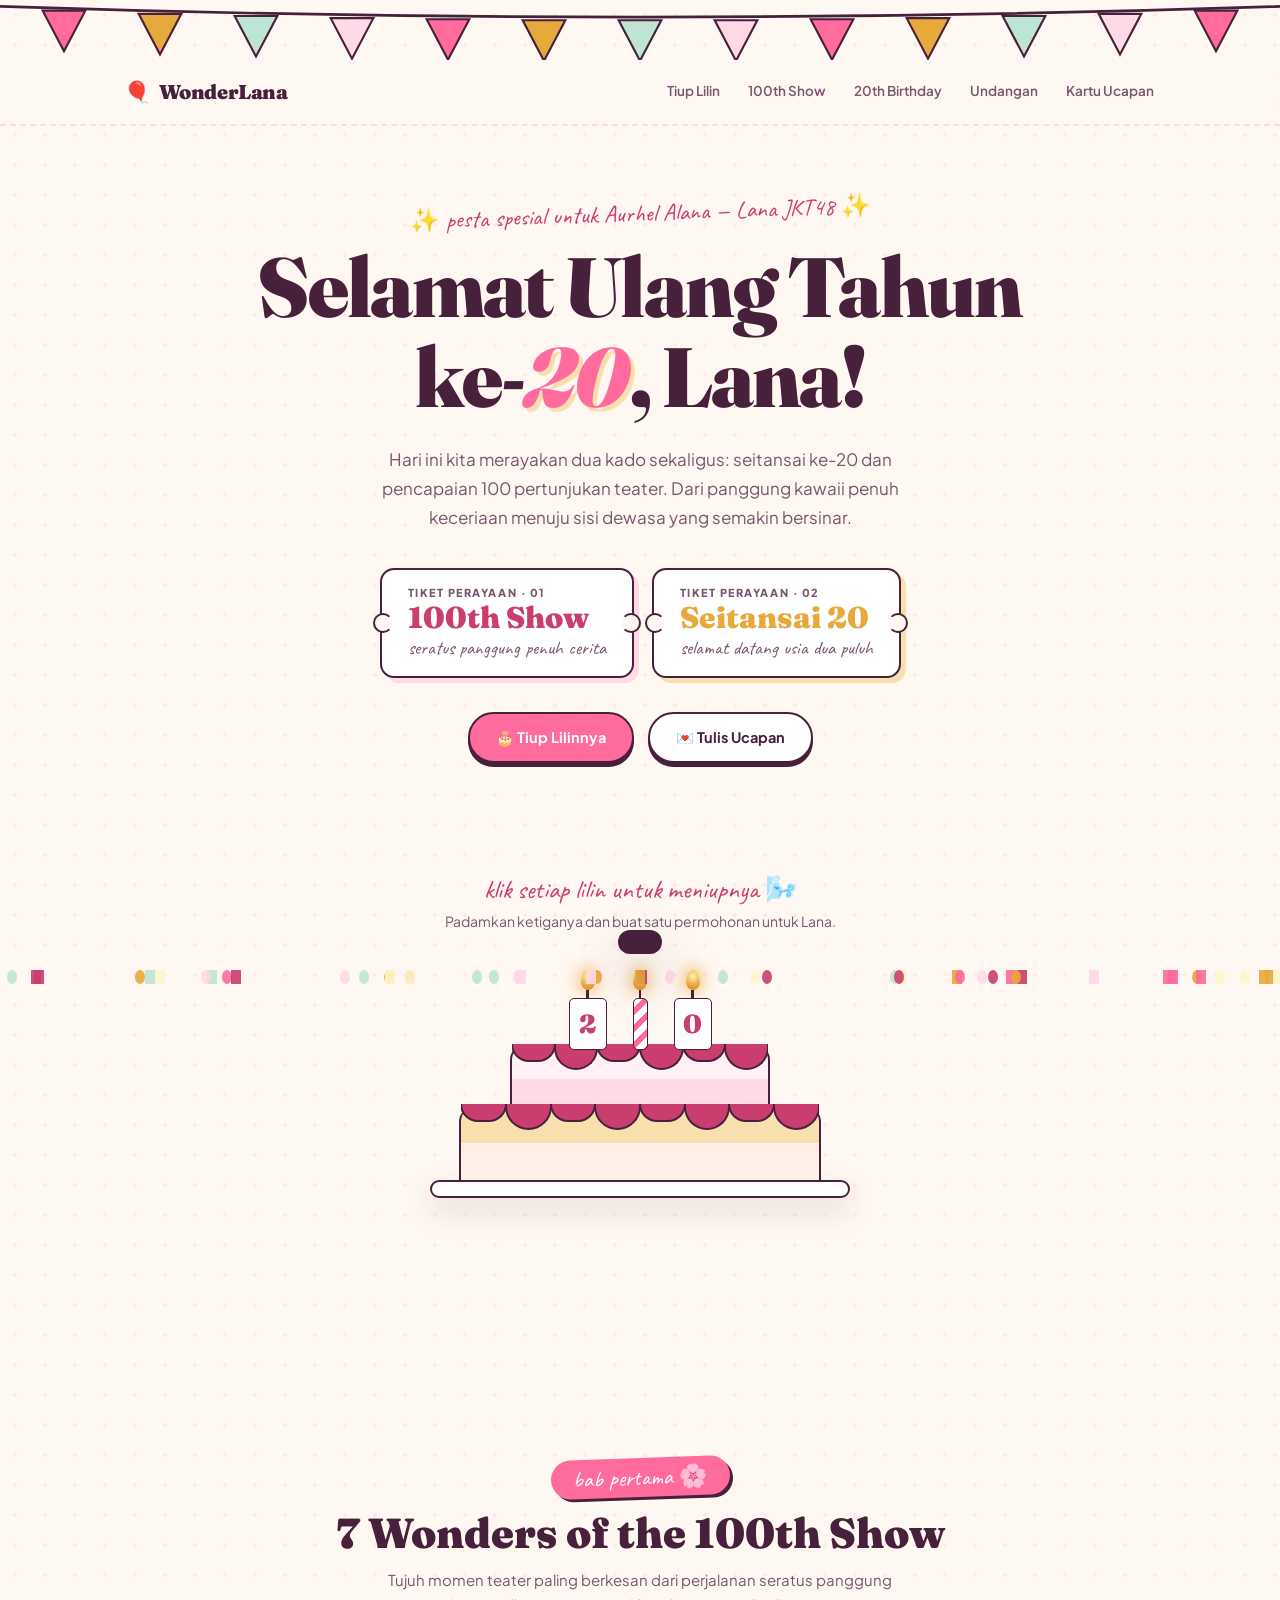
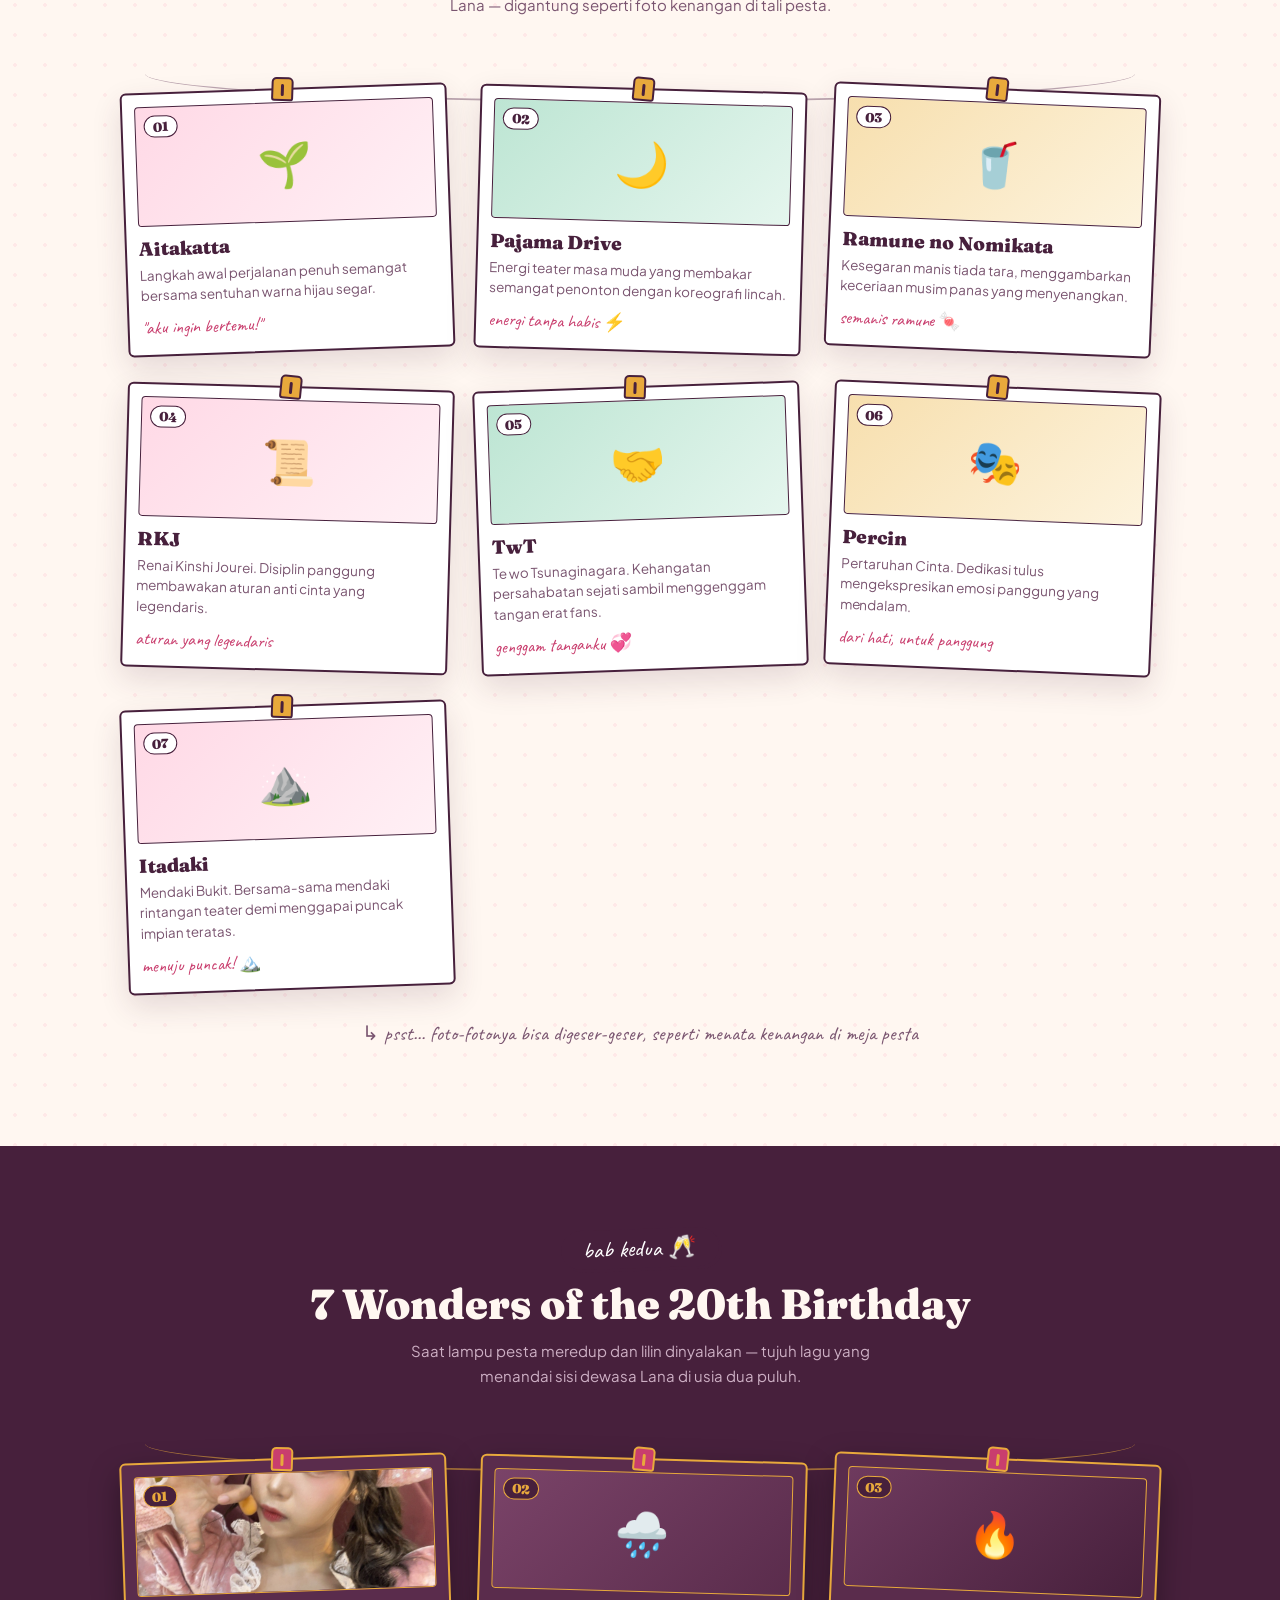
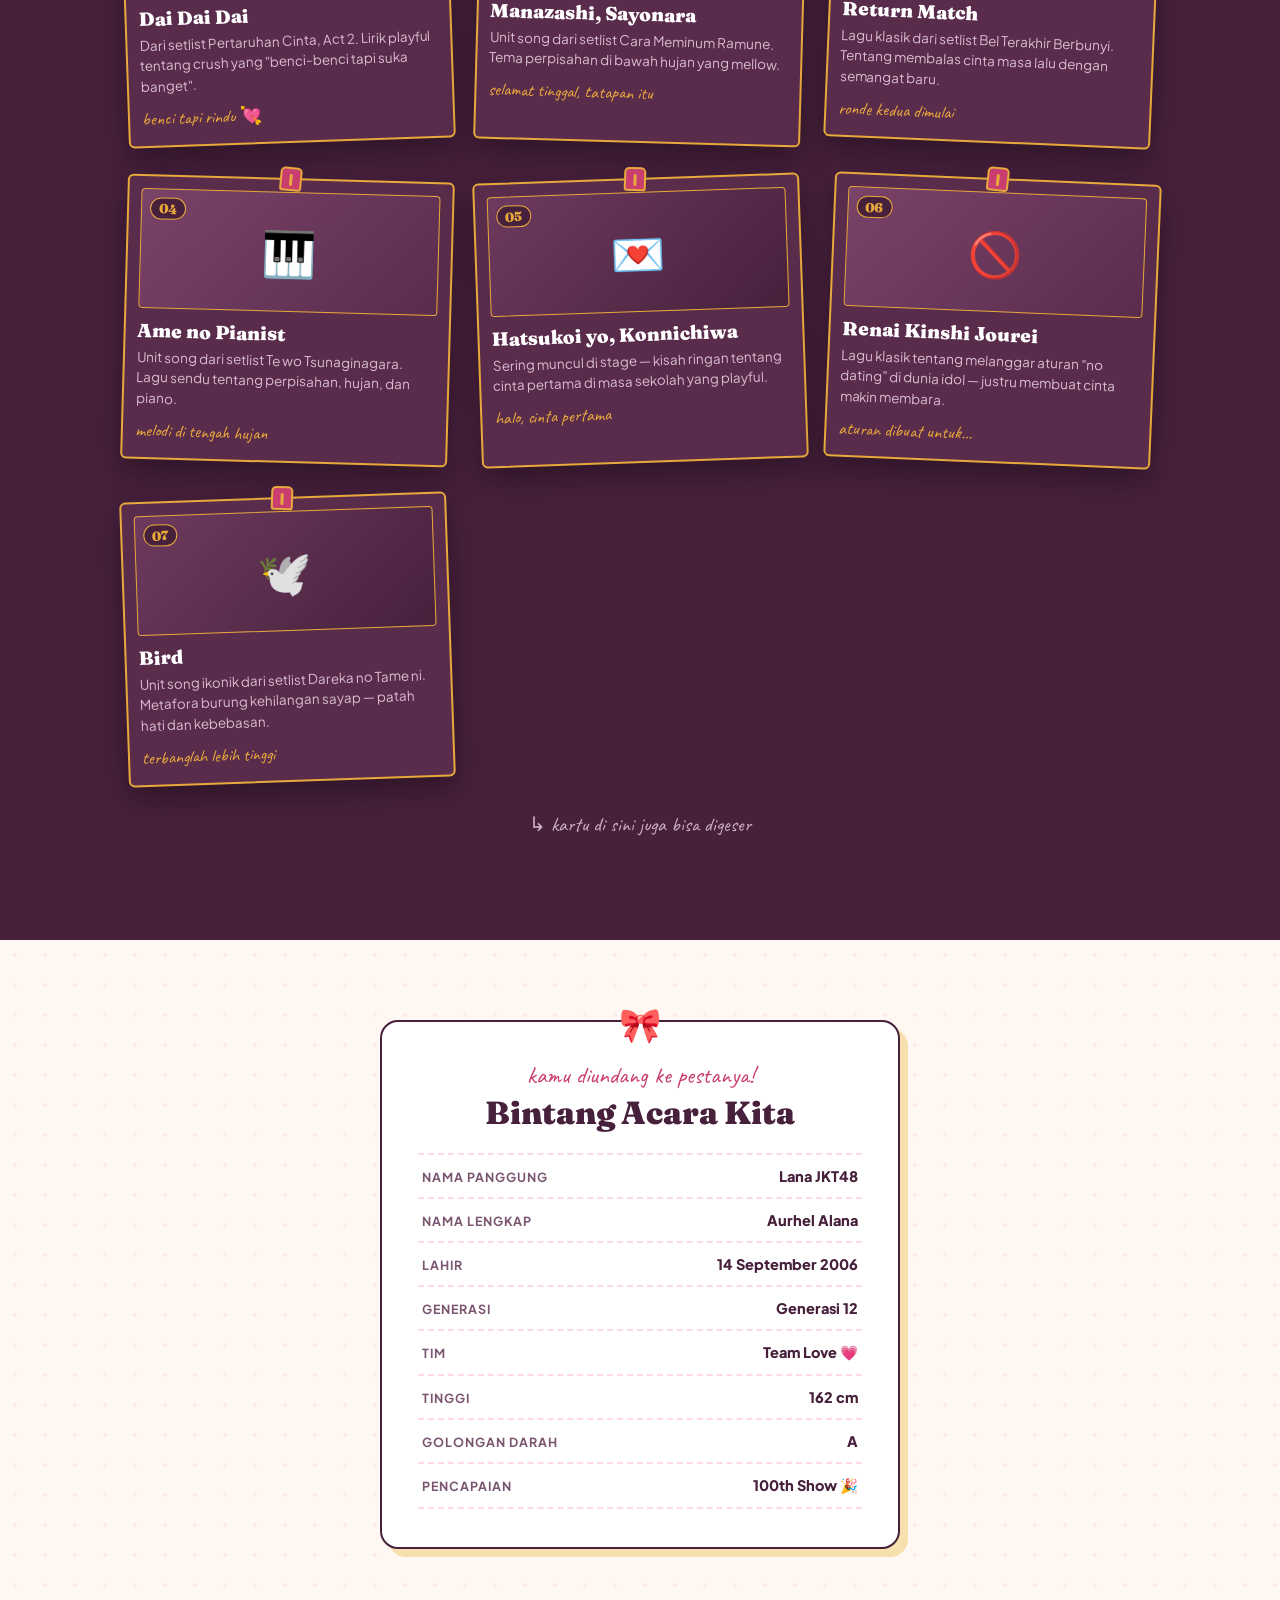
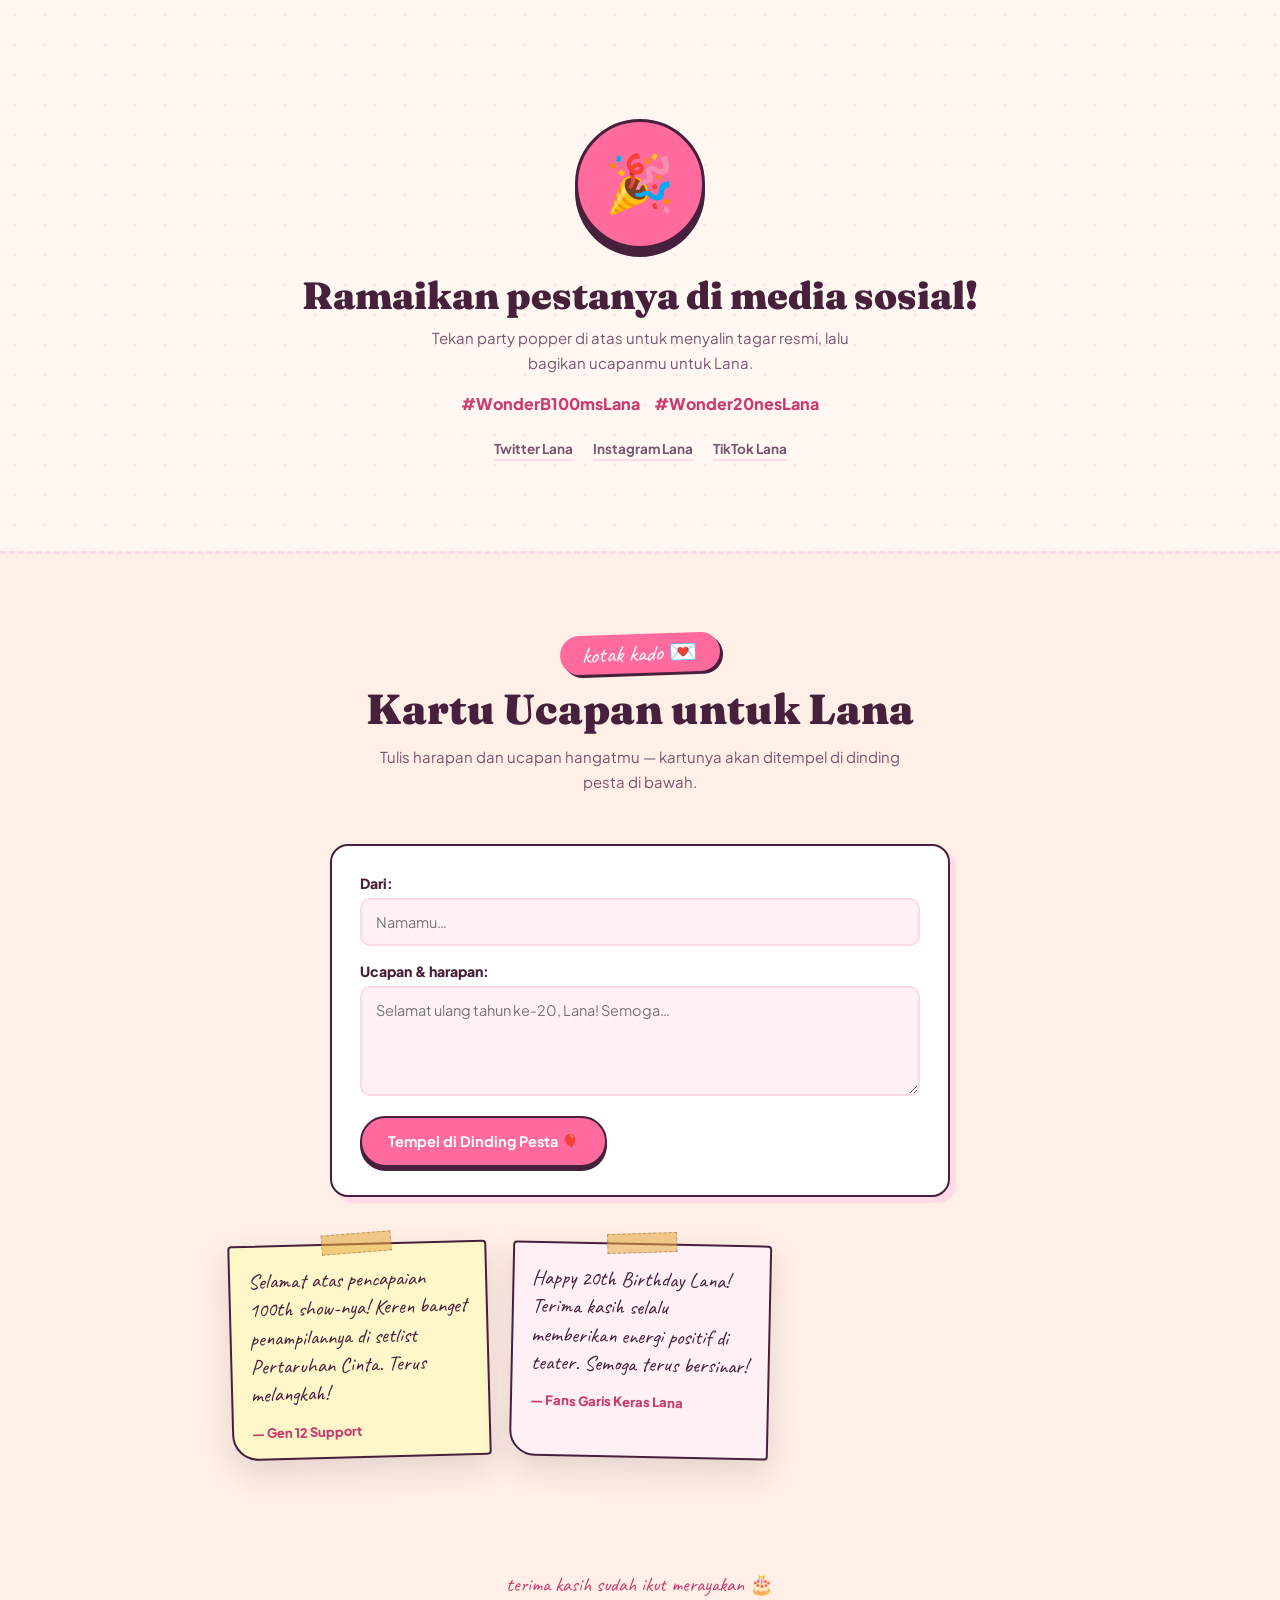
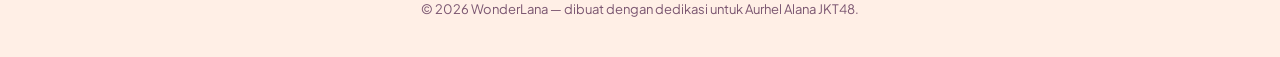
==== index.html @ fe45a926 "feat: apply final index_5.html celebrating JKT48 Lana's Seitansai & 100th Show" ====
<!DOCTYPE html>
<html lang="id">
<head>
<meta charset="UTF-8">
<meta name="viewport" content="width=device-width, initial-scale=1.0">
<title>WonderLana — Seitansai ke-20 & 100th Show Lana JKT48</title>
<link rel="preconnect" href="https://fonts.googleapis.com">
<link rel="preconnect" href="https://fonts.gstatic.com" crossorigin>
<link href="https://fonts.googleapis.com/css2?family=Fraunces:ital,opsz,wght@0,9..144,600;0,9..144,900;1,9..144,600&family=Plus+Jakarta+Sans:wght@400;500;600;700;800&family=Caveat:wght@500;600;700&display=swap" rel="stylesheet">
<style>
  :root{
    --cream:      #FFF7F1;   /* frosting */
    --cream-2:    #FFEFE6;
    --pink:       #FF6B9D;   /* strawberry */
    --pink-soft:  #FFD9E6;
    --pink-pale:  #FFF0F5;
    --rose:       #C93E6E;   /* rose jam */
    --plum:       #47203C;   /* dark plum — main text */
    --plum-soft:  #7A5570;
    --gold:       #E8A93C;   /* candlelight */
    --gold-soft:  #F7DFAE;
    --mint:       #BDE5D3;
    --shadow: 0 12px 30px rgba(71,32,60,0.14);
    --shadow-big: 0 22px 50px rgba(71,32,60,0.20);
  }

  *{ box-sizing:border-box; }
  html{ scroll-behavior:smooth; }
  body{
    margin:0;
    background:var(--cream);
    color:var(--plum);
    font-family:'Plus Jakarta Sans', sans-serif;
    background-image: radial-gradient(rgba(255,107,157,0.10) 1.6px, transparent 1.6px);
    background-size: 30px 30px;
    overflow-x:hidden;
  }

  @media (prefers-reduced-motion: reduce){
    *{ animation-duration:0.001ms !important; animation-iteration-count:1 !important; transition-duration:0.001ms !important; scroll-behavior:auto !important; }
    .confetti-piece{ display:none !important; }
  }

  a{ color:inherit; }
  h1,h2,h3{ font-family:'Fraunces', serif; margin:0; line-height:1.08; }
  .hand{ font-family:'Caveat', cursive; }

  .wrap{ max-width:1080px; margin:0 auto; padding:0 24px; }

  a:focus-visible, button:focus-visible, input:focus-visible, textarea:focus-visible{
    outline:3px solid var(--gold); outline-offset:3px; border-radius:6px;
  }

  /* ---------- BUNTING (bendera pesta) ---------- */
  .bunting{ width:100%; display:block; }

  /* ---------- NAV ---------- */
  nav{
    position:sticky; top:0; z-index:60;
    background: rgba(255,247,241,0.85);
    backdrop-filter: blur(10px);
    border-bottom: 2px dashed var(--pink-soft);
  }
  nav .wrap{ display:flex; align-items:center; justify-content:space-between; height:64px; }
  .brand{ font-family:'Fraunces', serif; font-weight:900; font-size:20px; letter-spacing:-0.02em; display:flex; align-items:center; gap:8px; }
  .brand .balloon{ font-size:22px; transform:rotate(-8deg); display:inline-block; }
  .navlinks{ display:flex; gap:24px; font-size:13.5px; font-weight:600; }
  .navlinks a{ text-decoration:none; color:var(--plum-soft); padding:4px 2px; border-bottom:2px solid transparent; transition:color .2s, border-color .2s; }
  .navlinks a:hover{ color:var(--rose); border-color:var(--pink); }

  /* ---------- HERO ---------- */
  .hero{ padding:72px 0 40px; text-align:center; position:relative; }
  .hero .kicker{
    display:inline-block; font-family:'Caveat'; font-size:24px; color:var(--rose);
    transform:rotate(-2deg); margin-bottom:14px;
  }
  .hero h1{
    font-size:clamp(42px, 7.5vw, 84px); font-weight:900; letter-spacing:-0.02em;
    color:var(--plum);
  }
  .hero h1 .big20{
    color:var(--pink);
    text-shadow: 4px 4px 0 var(--gold-soft);
    font-style:italic;
  }
  .hero p.lead{
    margin:22px auto 0; max-width:560px; font-size:17px; line-height:1.7; color:var(--plum-soft);
  }

  /* two milestone tickets */
  .tickets{ display:flex; gap:18px; justify-content:center; flex-wrap:wrap; margin-top:36px; }
  .ticket{
    position:relative; background:#fff; border:2px solid var(--plum);
    border-radius:14px; padding:16px 26px; text-align:left;
    box-shadow: 5px 5px 0 var(--pink-soft);
    transition:transform .2s ease, box-shadow .2s ease;
  }
  .ticket:hover{ transform:translate(-2px,-2px); box-shadow: 8px 8px 0 var(--pink-soft); }
  .ticket.gold{ box-shadow: 5px 5px 0 var(--gold-soft); }
  .ticket.gold:hover{ box-shadow: 8px 8px 0 var(--gold-soft); }
  .ticket::before, .ticket::after{
    content:''; position:absolute; top:50%; width:16px; height:16px; border-radius:50%;
    background:var(--cream); border:2px solid var(--plum); transform:translateY(-50%);
  }
  .ticket::before{ left:-9px; border-right-color:transparent; }
  .ticket::after{ right:-9px; border-left-color:transparent; }
  .ticket .t-label{ font-size:11px; font-weight:800; letter-spacing:0.14em; text-transform:uppercase; color:var(--plum-soft); }
  .ticket .t-big{ font-family:'Fraunces'; font-weight:900; font-size:30px; color:var(--rose); }
  .ticket.gold .t-big{ color:var(--gold); }
  .ticket .t-sub{ font-family:'Caveat'; font-size:19px; color:var(--plum-soft); }

  .hero-cta{ margin-top:34px; display:flex; gap:14px; justify-content:center; flex-wrap:wrap; }
  .btn{
    font-family:'Plus Jakarta Sans'; font-weight:700; font-size:14.5px;
    padding:14px 26px; border-radius:999px; border:2px solid var(--plum);
    cursor:pointer; text-decoration:none; display:inline-flex; align-items:center; gap:8px;
    transition:transform .15s ease, box-shadow .15s ease; background:#fff; color:var(--plum);
    box-shadow:0 4px 0 var(--plum);
  }
  .btn:hover{ transform:translateY(-2px); box-shadow:0 6px 0 var(--plum); }
  .btn:active{ transform:translateY(2px); box-shadow:0 1px 0 var(--plum); }
  .btn-primary{ background:var(--pink); color:#fff; }
  .btn-gold{ background:var(--gold); color:var(--plum); }

  /* ---------- CAKE (signature) ---------- */
  .cake-section{ padding:70px 0 90px; text-align:center; }
  .cake-note{ font-family:'Caveat'; font-size:26px; color:var(--rose); margin-bottom:6px; }
  .cake-sub{ font-size:14px; color:var(--plum-soft); margin:0 0 40px; }

  .cake-stage{ position:relative; width:min(420px, 88vw); margin:0 auto; }
  .candles{
    display:flex; justify-content:center; gap:26px; align-items:flex-end;
    position:relative; z-index:3; margin-bottom:-6px;
  }
  .candle{
    background:none; border:none; padding:0; cursor:pointer; position:relative;
    display:flex; flex-direction:column; align-items:center;
  }
  .flame{
    width:14px; height:20px; border-radius:50% 50% 50% 50% / 60% 60% 40% 40%;
    background: radial-gradient(circle at 50% 30%, #FFF3B0, var(--gold) 60%, #E07B39);
    box-shadow: 0 0 14px 4px rgba(232,169,60,0.55);
    animation: flicker 0.9s infinite alternate ease-in-out;
    transform-origin: 50% 100%;
    transition: opacity .3s ease, transform .3s ease;
  }
  .candle:nth-child(2) .flame{ animation-delay:.2s; }
  .candle:nth-child(3) .flame{ animation-delay:.45s; }
  @keyframes flicker{
    from{ transform:scaleY(1) rotate(-2deg); }
    to{ transform:scaleY(1.15) rotate(3deg); }
  }
  .candle.out .flame{ opacity:0; transform:scale(0.2) translateY(6px); }
  .smoke{
    position:absolute; top:-8px; left:50%; font-size:14px; opacity:0;
    transform:translate(-50%, 0);
    pointer-events:none;
  }
  .candle.out .smoke{ animation: smoke-up 1.4s ease-out forwards; }
  @keyframes smoke-up{
    0%{ opacity:.9; transform:translate(-50%, 0); }
    100%{ opacity:0; transform:translate(-40%, -30px); }
  }
  .wick{ width:2.5px; height:8px; background:var(--plum); }
  .stick{
    width:15px; height:52px; border-radius:5px;
    background: repeating-linear-gradient(135deg, #fff 0 6px, var(--pink) 6px 12px);
    border:1.5px solid var(--plum);
  }
  .stick.num{
    width:38px; display:flex; align-items:center; justify-content:center;
    font-family:'Fraunces'; font-weight:900; font-size:26px; color:var(--rose);
    background:#fff;
  }

  .cake{ position:relative; z-index:2; }
  .layer{
    margin:0 auto; border:2.5px solid var(--plum); position:relative;
    background:var(--pink-soft);
  }
  .layer.top{
    width:62%; height:64px; border-radius:16px 16px 0 0;
    background: linear-gradient(var(--pink-pale) 55%, var(--pink-soft) 55%);
  }
  .layer.bottom{
    width:86%; height:76px; border-radius:16px 16px 0 0; border-top:none; margin-top:-2px;
    background: linear-gradient(var(--gold-soft) 50%, var(--cream-2) 50%);
  }
  .drip{
    position:absolute; top:-2px; left:0; right:0; height:26px; display:flex; overflow:hidden;
  }
  .drip i{
    flex:1; background:var(--rose); border:2px solid var(--plum); border-top:none;
    border-radius:0 0 999px 999px; margin:0 -1px; height:100%;
  }
  .drip i:nth-child(odd){ height:70%; }
  .plate{
    width:100%; height:18px; background:#fff; border:2.5px solid var(--plum);
    border-radius:999px; margin-top:-2px; box-shadow: var(--shadow);
  }
  .cake-msg{
    min-height:64px; margin-top:26px; font-family:'Caveat'; font-size:28px; color:var(--plum);
    display:flex; align-items:center; justify-content:center; gap:12px; flex-wrap:wrap;
  }
  .relight{
    display:none; font-family:'Plus Jakarta Sans'; font-size:12.5px; font-weight:700;
    background:none; border:none; color:var(--rose); text-decoration:underline; cursor:pointer;
  }

  /* confetti */
  .confetti-piece{
    position:fixed; top:-20px; width:10px; height:14px; z-index:200; pointer-events:none;
    animation: confetti-fall linear forwards;
  }
  @keyframes confetti-fall{
    to{ transform: translateY(110vh) rotate(720deg); opacity:0.9; }
  }

  /* ---------- SECTION HEADERS ---------- */
  .section{ padding:80px 0; }
  .section-head{ text-align:center; margin-bottom:50px; }
  .section-head .ribbon{
    display:inline-block; font-family:'Caveat'; font-size:23px; color:#fff;
    background:var(--pink); padding:5px 22px; border-radius:999px;
    transform:rotate(-2deg); margin-bottom:14px; box-shadow:3px 3px 0 var(--plum);
  }
  .section-head .ribbon.plum{ background:var(--plum); }
  .section-head h2{ font-size:clamp(28px, 4vw, 42px); font-weight:900; }
  .section-head p{ color:var(--plum-soft); max-width:520px; margin:12px auto 0; font-size:15px; line-height:1.65; }

  /* ---------- POLAROID GARLAND ---------- */
  .string{
    height:34px; margin-bottom:-14px; position:relative; z-index:1;
    border-bottom:2.5px solid var(--plum-soft);
    border-radius:0 0 60% 60% / 0 0 100% 100%;
    width:96%; margin-left:auto; margin-right:auto;
    opacity:.5;
  }
  .polaroid-grid{
    display:grid; grid-template-columns:repeat(auto-fill, minmax(240px, 1fr));
    gap:34px 26px; position:relative; z-index:2;
  }
  .polaroid{
    background:#fff; border:2px solid var(--plum); border-radius:6px;
    padding:12px 12px 16px; box-shadow:var(--shadow);
    position:relative; cursor:grab; user-select:none;
    transition: box-shadow .2s ease;
  }
  .polaroid:active{ cursor:grabbing; }
  .polaroid:hover{ box-shadow:var(--shadow-big); }
  .polaroid:nth-child(odd){ transform:rotate(-2deg); }
  .polaroid:nth-child(even){ transform:rotate(1.6deg); }
  .polaroid:nth-child(3n){ transform:rotate(2.4deg); }
  .pin{
    position:absolute; top:-13px; left:50%; transform:translateX(-50%) rotate(4deg);
    width:22px; height:24px; background:var(--gold); border:2px solid var(--plum);
    border-radius:5px 5px 3px 3px; z-index:3;
  }
  .pin::after{ content:''; position:absolute; left:50%; top:5px; transform:translateX(-50%); width:3px; height:12px; background:var(--plum); border-radius:2px; }
  .photo{
    height:120px; border-radius:4px; border:1.5px solid var(--plum);
    display:flex; align-items:center; justify-content:center; font-size:44px;
    margin-bottom:12px; overflow:hidden; position:relative;
  }
  .photo img{ width:100%; height:100%; object-fit:cover; }
  .p-num{
    position:absolute; top:8px; left:8px; background:#fff; border:1.5px solid var(--plum);
    font-family:'Fraunces'; font-weight:900; font-size:13px; padding:2px 8px; border-radius:999px;
  }
  .polaroid h3{ font-size:19px; font-weight:900; margin-bottom:6px; }
  .polaroid p{ font-size:13.5px; line-height:1.55; color:var(--plum-soft); margin:0 0 10px; }
  .p-caption{ font-family:'Caveat'; font-size:18px; color:var(--rose); }

  /* kawaii photo fills */
  .fill-1{ background:linear-gradient(135deg, var(--pink-soft), var(--pink-pale)); }
  .fill-2{ background:linear-gradient(135deg, var(--mint), #E5F6EE); }
  .fill-3{ background:linear-gradient(135deg, var(--gold-soft), #FDF3DD); }

  /* ---------- MATURE (20th) variant ---------- */
  .mature{ background:var(--plum); color:var(--cream); border-top:3px solid var(--plum); border-bottom:3px solid var(--plum); }
  .mature .section-head h2{ color:var(--cream); }
  .mature .section-head p{ color:#CDAFC4; }
  .mature .string{ border-color:var(--gold); opacity:.6; }
  .mature .polaroid{
    background:#5A2C4C; border-color:var(--gold); color:var(--cream);
    box-shadow:0 12px 30px rgba(0,0,0,0.35);
  }
  .mature .polaroid:hover{ box-shadow:0 22px 50px rgba(0,0,0,0.45); }
  .mature .pin{ background:var(--rose); border-color:var(--gold); }
  .mature .pin::after{ background:var(--gold); }
  .mature .photo{ border-color:var(--gold); }
  .mature .p-num{ background:var(--plum); border-color:var(--gold); color:var(--gold); }
  .mature .polaroid h3{ color:#fff; }
  .mature .polaroid p{ color:#D8BCD0; }
  .mature .p-caption{ color:var(--gold); }
  .fill-m1{ background:linear-gradient(135deg, #6E3A5E, #47203C); }
  .fill-m2{ background:linear-gradient(135deg, #7A4368, #5A2C4C); }

  .drag-hint{ text-align:center; font-family:'Caveat'; font-size:20px; color:var(--plum-soft); margin-top:30px; }
  .mature .drag-hint{ color:#CDAFC4; }

  /* ---------- INVITATION (biodata) ---------- */
  .invite-wrap{ display:flex; justify-content:center; }
  .invite{
    background:#fff; border:2.5px solid var(--plum); border-radius:18px;
    max-width:520px; width:100%; padding:38px 36px; text-align:center;
    box-shadow: 8px 8px 0 var(--gold-soft); position:relative;
  }
  .invite::before{
    content:'🎀'; position:absolute; top:-20px; left:50%; transform:translateX(-50%);
    font-size:34px;
  }
  .invite .inv-kicker{ font-family:'Caveat'; font-size:24px; color:var(--rose); }
  .invite h2{ font-size:32px; font-weight:900; margin:6px 0 22px; }
  .inv-rows{ text-align:left; border-top:2px dashed var(--pink-soft); }
  .inv-row{
    display:flex; justify-content:space-between; align-items:baseline; gap:16px;
    padding:12px 4px; border-bottom:2px dashed var(--pink-soft); font-size:14.5px;
  }
  .inv-row b{ font-weight:800; }
  .inv-row span{ color:var(--plum-soft); font-size:12.5px; font-weight:700; letter-spacing:.08em; text-transform:uppercase; }

  /* ---------- HASHTAG POPPER ---------- */
  .popper-section{ text-align:center; padding:90px 0; }
  .popper{
    font-size:56px; width:130px; height:130px; border-radius:50%;
    background:var(--pink); border:3px solid var(--plum);
    box-shadow:0 8px 0 var(--plum); cursor:pointer;
    transition:transform .15s ease, box-shadow .15s ease;
  }
  .popper:hover{ transform:translateY(-4px) rotate(-6deg); }
  .popper:active{ transform:translateY(4px); box-shadow:0 2px 0 var(--plum); }
  .popper-section h2{ font-size:clamp(26px,4vw,38px); margin:26px 0 10px; font-weight:900; }
  .popper-section p{ color:var(--plum-soft); max-width:440px; margin:0 auto; font-size:15px; line-height:1.65; }
  .tags-line{
    margin-top:18px; font-weight:800; font-size:16px; color:var(--rose);
    display:flex; gap:14px; justify-content:center; flex-wrap:wrap;
  }
  .social{ margin-top:26px; display:flex; gap:20px; justify-content:center; font-size:13.5px; font-weight:700; }
  .social a{ text-decoration:none; color:var(--plum-soft); border-bottom:2px solid var(--pink-soft); padding-bottom:2px; }
  .social a:hover{ color:var(--rose); border-color:var(--pink); }
  .copied-toast{
    position:fixed; bottom:26px; left:50%; transform:translate(-50%, 80px);
    background:var(--plum); color:#fff; padding:12px 22px; border-radius:999px;
    font-size:13.5px; font-weight:700; z-index:300; transition:transform .3s ease;
    box-shadow:var(--shadow-big);
  }
  .copied-toast.show{ transform:translate(-50%, 0); }

  /* ---------- WISH BOX (kartu ucapan) ---------- */
  .wishes{ background:var(--cream-2); border-top:3px dashed var(--pink-soft); }
  .wish-form{
    background:#fff; border:2.5px solid var(--plum); border-radius:18px;
    padding:28px; max-width:620px; margin:0 auto 46px;
    box-shadow:6px 6px 0 var(--pink-soft);
    display:flex; flex-direction:column; gap:16px;
  }
  .wish-form label{ font-weight:800; font-size:14px; display:block; margin-bottom:6px; }
  .wish-form input, .wish-form textarea{
    width:100%; background:var(--pink-pale); border:2px solid var(--pink-soft);
    border-radius:10px; padding:13px 14px; font-family:inherit; font-size:14.5px;
    color:var(--plum); transition:border-color .2s;
  }
  .wish-form input:focus, .wish-form textarea:focus{ border-color:var(--pink); outline:none; }
  .wish-form textarea{ resize:vertical; min-height:110px; }
  .wish-grid{
    max-width:820px; margin:0 auto;
    display:grid; grid-template-columns:repeat(auto-fill, minmax(240px, 1fr)); gap:22px;
  }
  .wish-card{
    padding:20px 18px 16px; border-radius:4px 4px 4px 26px;
    border:2px solid var(--plum); box-shadow:var(--shadow); position:relative;
  }
  .wish-card:nth-child(3n+1){ background:#FFF6C9; transform:rotate(-1.5deg); }
  .wish-card:nth-child(3n+2){ background:var(--pink-pale); transform:rotate(1.2deg); }
  .wish-card:nth-child(3n){ background:#E9F7F0; transform:rotate(-0.8deg); }
  .wish-card .tape{
    position:absolute; top:-12px; left:50%; transform:translateX(-50%) rotate(-3deg);
    width:70px; height:20px; background:rgba(232,169,60,0.55);
    border:1px dashed rgba(71,32,60,0.3);
  }
  .wish-card p{ font-family:'Caveat'; font-size:21px; line-height:1.35; margin:0 0 12px; }
  .wish-card b{ font-size:13px; font-weight:800; color:var(--rose); }

  footer{
    text-align:center; padding:34px 0 40px; font-size:13px; color:var(--plum-soft);
    background:var(--cream-2);
  }
  footer .hand{ font-size:20px; color:var(--rose); display:block; margin-bottom:4px; }

  @media (max-width:640px){
    .navlinks{ display:none; }
    .candles{ gap:16px; }
    .tickets{ flex-direction:column; align-items:center; }
    .ticket{ width:min(320px, 100%); }
  }
</style>
</head>
<body>

<!-- bendera pesta -->
<svg class="bunting" viewBox="0 0 1200 56" preserveAspectRatio="none" aria-hidden="true">
  <path d="M0,6 Q600,26 1200,6" fill="none" stroke="#47203C" stroke-width="2.5"/>
  <g>
    <polygon points="40,10 80,10 60,48"  fill="#FF6B9D" stroke="#47203C" stroke-width="2"/>
    <polygon points="130,13 170,13 150,51" fill="#E8A93C" stroke="#47203C" stroke-width="2"/>
    <polygon points="220,15 260,15 240,53" fill="#BDE5D3" stroke="#47203C" stroke-width="2"/>
    <polygon points="310,17 350,17 330,55" fill="#FFD9E6" stroke="#47203C" stroke-width="2"/>
    <polygon points="400,18 440,18 420,56" fill="#FF6B9D" stroke="#47203C" stroke-width="2"/>
    <polygon points="490,19 530,19 510,57" fill="#E8A93C" stroke="#47203C" stroke-width="2"/>
    <polygon points="580,19 620,19 600,57" fill="#BDE5D3" stroke="#47203C" stroke-width="2"/>
    <polygon points="670,19 710,19 690,57" fill="#FFD9E6" stroke="#47203C" stroke-width="2"/>
    <polygon points="760,18 800,18 780,56" fill="#FF6B9D" stroke="#47203C" stroke-width="2"/>
    <polygon points="850,17 890,17 870,55" fill="#E8A93C" stroke="#47203C" stroke-width="2"/>
    <polygon points="940,15 980,15 960,53" fill="#BDE5D3" stroke="#47203C" stroke-width="2"/>
    <polygon points="1030,13 1070,13 1050,51" fill="#FFD9E6" stroke="#47203C" stroke-width="2"/>
    <polygon points="1120,10 1160,10 1140,48" fill="#FF6B9D" stroke="#47203C" stroke-width="2"/>
  </g>
</svg>

<nav>
  <div class="wrap">
    <div class="brand"><span class="balloon">🎈</span> WonderLana</div>
    <div class="navlinks">
      <a href="#cake">Tiup Lilin</a>
      <a href="#wonders100">100th Show</a>
      <a href="#wonders20">20th Birthday</a>
      <a href="#invite">Undangan</a>
      <a href="#wishes">Kartu Ucapan</a>
    </div>
  </div>
</nav>

<header class="hero">
  <div class="wrap">
    <span class="kicker">✨ pesta spesial untuk Aurhel Alana — Lana JKT48 ✨</span>
    <h1>Selamat Ulang Tahun<br>ke-<span class="big20">20</span>, Lana!</h1>
    <p class="lead">Hari ini kita merayakan dua kado sekaligus: seitansai ke-20 dan pencapaian 100 pertunjukan teater. Dari panggung kawaii penuh keceriaan menuju sisi dewasa yang semakin bersinar.</p>

    <div class="tickets">
      <div class="ticket">
        <div class="t-label">Tiket Perayaan · 01</div>
        <div class="t-big">100th Show</div>
        <div class="t-sub">seratus panggung penuh cerita</div>
      </div>
      <div class="ticket gold">
        <div class="t-label">Tiket Perayaan · 02</div>
        <div class="t-big">Seitansai 20</div>
        <div class="t-sub">selamat datang usia dua puluh</div>
      </div>
    </div>

    <div class="hero-cta">
      <a class="btn btn-primary" href="#cake">🎂 Tiup Lilinnya</a>
      <a class="btn" href="#wishes">💌 Tulis Ucapan</a>
    </div>
  </div>
</header>

<!-- ================= KUE ULANG TAHUN ================= -->
<section class="cake-section" id="cake">
  <div class="wrap">
    <div class="cake-note">klik setiap lilin untuk meniupnya 🌬️</div>
    <p class="cake-sub">Padamkan ketiganya dan buat satu permohonan untuk Lana.</p>

    <div class="cake-stage">
      <div class="candles" id="candles">
        <button class="candle" aria-label="Tiup lilin angka 2">
          <span class="flame"></span><span class="smoke">💨</span>
          <span class="wick"></span>
          <span class="stick num">2</span>
        </button>
        <button class="candle" aria-label="Tiup lilin tengah">
          <span class="flame"></span><span class="smoke">💨</span>
          <span class="wick"></span>
          <span class="stick"></span>
        </button>
        <button class="candle" aria-label="Tiup lilin angka 0">
          <span class="flame"></span><span class="smoke">💨</span>
          <span class="wick"></span>
          <span class="stick num">0</span>
        </button>
      </div>
      <div class="cake">
        <div class="layer top"><div class="drip"><i></i><i></i><i></i><i></i><i></i><i></i></div></div>
        <div class="layer bottom"><div class="drip"><i></i><i></i><i></i><i></i><i></i><i></i><i></i><i></i></div></div>
        <div class="plate"></div>
      </div>
      <div class="cake-msg" id="cakeMsg" aria-live="polite"></div>
      <button class="relight" id="relight">nyalakan lilinnya lagi</button>
    </div>
  </div>
</section>

<!-- ================= 100TH SHOW (KAWAII) ================= -->
<section class="section" id="wonders100">
  <div class="wrap">
    <div class="section-head">
      <span class="ribbon">bab pertama 🌸</span>
      <h2>7 Wonders of the 100th Show</h2>
      <p>Tujuh momen teater paling berkesan dari perjalanan seratus panggung Lana — digantung seperti foto kenangan di tali pesta.</p>
    </div>
    <div class="string" aria-hidden="true"></div>
    <div class="polaroid-grid">
      <div class="polaroid" data-drag>
        <span class="pin" aria-hidden="true"></span>
        <div class="photo fill-1">🌱<span class="p-num">01</span></div>
        <h3>Aitakatta</h3>
        <p>Langkah awal perjalanan penuh semangat bersama sentuhan warna hijau segar.</p>
        <span class="p-caption">"aku ingin bertemu!"</span>
      </div>
      <div class="polaroid" data-drag>
        <span class="pin" aria-hidden="true"></span>
        <div class="photo fill-2">🌙<span class="p-num">02</span></div>
        <h3>Pajama Drive</h3>
        <p>Energi teater masa muda yang membakar semangat penonton dengan koreografi lincah.</p>
        <span class="p-caption">energi tanpa habis ⚡</span>
      </div>
      <div class="polaroid" data-drag>
        <span class="pin" aria-hidden="true"></span>
        <div class="photo fill-3">🥤<span class="p-num">03</span></div>
        <h3>Ramune no Nomikata</h3>
        <p>Kesegaran manis tiada tara, menggambarkan keceriaan musim panas yang menyenangkan.</p>
        <span class="p-caption">semanis ramune 🍬</span>
      </div>
      <div class="polaroid" data-drag>
        <span class="pin" aria-hidden="true"></span>
        <div class="photo fill-1">📜<span class="p-num">04</span></div>
        <h3>RKJ</h3>
        <p>Renai Kinshi Jourei. Disiplin panggung membawakan aturan anti cinta yang legendaris.</p>
        <span class="p-caption">aturan yang legendaris</span>
      </div>
      <div class="polaroid" data-drag>
        <span class="pin" aria-hidden="true"></span>
        <div class="photo fill-2">🤝<span class="p-num">05</span></div>
        <h3>TwT</h3>
        <p>Te wo Tsunaginagara. Kehangatan persahabatan sejati sambil menggenggam tangan erat fans.</p>
        <span class="p-caption">genggam tanganku 💞</span>
      </div>
      <div class="polaroid" data-drag>
        <span class="pin" aria-hidden="true"></span>
        <div class="photo fill-3">🎭<span class="p-num">06</span></div>
        <h3>Percin</h3>
        <p>Pertaruhan Cinta. Dedikasi tulus mengekspresikan emosi panggung yang mendalam.</p>
        <span class="p-caption">dari hati, untuk panggung</span>
      </div>
      <div class="polaroid" data-drag>
        <span class="pin" aria-hidden="true"></span>
        <div class="photo fill-1">⛰️<span class="p-num">07</span></div>
        <h3>Itadaki</h3>
        <p>Mendaki Bukit. Bersama-sama mendaki rintangan teater demi menggapai puncak impian teratas.</p>
        <span class="p-caption">menuju puncak! 🏔️</span>
      </div>
    </div>
    <p class="drag-hint">↳ psst… foto-fotonya bisa digeser-geser, seperti menata kenangan di meja pesta</p>
  </div>
</section>

<!-- ================= 20TH BIRTHDAY (MATURE) ================= -->
<section class="section mature" id="wonders20">
  <div class="wrap">
    <div class="section-head">
      <span class="ribbon plum">bab kedua 🥂</span>
      <h2>7 Wonders of the 20th Birthday</h2>
      <p>Saat lampu pesta meredup dan lilin dinyalakan — tujuh lagu yang menandai sisi dewasa Lana di usia dua puluh.</p>
    </div>
    <div class="string" aria-hidden="true"></div>
    <div class="polaroid-grid">
      <div class="polaroid" data-drag>
        <span class="pin" aria-hidden="true"></span>
        <div class="photo fill-m1">
          <img src="daidaidai.jpg" alt="Lana JKT48" onerror="this.remove()">
          <span class="p-num">01</span>
        </div>
        <h3>Dai Dai Dai</h3>
        <p>Dari setlist Pertaruhan Cinta, Act 2. Lirik playful tentang crush yang "benci-benci tapi suka banget".</p>
        <span class="p-caption">benci tapi rindu 💘</span>
      </div>
      <div class="polaroid" data-drag>
        <span class="pin" aria-hidden="true"></span>
        <div class="photo fill-m2">🌧️<span class="p-num">02</span></div>
        <h3>Manazashi, Sayonara</h3>
        <p>Unit song dari setlist Cara Meminum Ramune. Tema perpisahan di bawah hujan yang mellow.</p>
        <span class="p-caption">selamat tinggal, tatapan itu</span>
      </div>
      <div class="polaroid" data-drag>
        <span class="pin" aria-hidden="true"></span>
        <div class="photo fill-m1">🔥<span class="p-num">03</span></div>
        <h3>Return Match</h3>
        <p>Lagu klasik dari setlist Bel Terakhir Berbunyi. Tentang membalas cinta masa lalu dengan semangat baru.</p>
        <span class="p-caption">ronde kedua dimulai</span>
      </div>
      <div class="polaroid" data-drag>
        <span class="pin" aria-hidden="true"></span>
        <div class="photo fill-m2">🎹<span class="p-num">04</span></div>
        <h3>Ame no Pianist</h3>
        <p>Unit song dari setlist Te wo Tsunaginagara. Lagu sendu tentang perpisahan, hujan, dan piano.</p>
        <span class="p-caption">melodi di tengah hujan</span>
      </div>
      <div class="polaroid" data-drag>
        <span class="pin" aria-hidden="true"></span>
        <div class="photo fill-m1">💌<span class="p-num">05</span></div>
        <h3>Hatsukoi yo, Konnichiwa</h3>
        <p>Sering muncul di stage — kisah ringan tentang cinta pertama di masa sekolah yang playful.</p>
        <span class="p-caption">halo, cinta pertama</span>
      </div>
      <div class="polaroid" data-drag>
        <span class="pin" aria-hidden="true"></span>
        <div class="photo fill-m2">🚫<span class="p-num">06</span></div>
        <h3>Renai Kinshi Jourei</h3>
        <p>Lagu klasik tentang melanggar aturan "no dating" di dunia idol — justru membuat cinta makin membara.</p>
        <span class="p-caption">aturan dibuat untuk…</span>
      </div>
      <div class="polaroid" data-drag>
        <span class="pin" aria-hidden="true"></span>
        <div class="photo fill-m1">🕊️<span class="p-num">07</span></div>
        <h3>Bird</h3>
        <p>Unit song ikonik dari setlist Dareka no Tame ni. Metafora burung kehilangan sayap — patah hati dan kebebasan.</p>
        <span class="p-caption">terbanglah lebih tinggi</span>
      </div>
    </div>
    <p class="drag-hint">↳ kartu di sini juga bisa digeser</p>
  </div>
</section>

<!-- ================= UNDANGAN / BIODATA ================= -->
<section class="section" id="invite">
  <div class="wrap invite-wrap">
    <div class="invite">
      <span class="inv-kicker">kamu diundang ke pestanya!</span>
      <h2>Bintang Acara Kita</h2>
      <div class="inv-rows">
        <div class="inv-row"><span>Nama Panggung</span><b>Lana JKT48</b></div>
        <div class="inv-row"><span>Nama Lengkap</span><b>Aurhel Alana</b></div>
        <div class="inv-row"><span>Lahir</span><b>14 September 2006</b></div>
        <div class="inv-row"><span>Generasi</span><b>Generasi 12</b></div>
        <div class="inv-row"><span>Tim</span><b>Team Love 💗</b></div>
        <div class="inv-row"><span>Tinggi</span><b>162 cm</b></div>
        <div class="inv-row"><span>Golongan Darah</span><b>A</b></div>
        <div class="inv-row"><span>Pencapaian</span><b>100th Show 🎉</b></div>
      </div>
    </div>
  </div>
</section>

<!-- ================= TAGAR ================= -->
<section class="popper-section" id="hashtags">
  <div class="wrap">
    <button class="popper" id="popperBtn" aria-label="Salin tagar dan tembakkan confetti">🎉</button>
    <h2>Ramaikan pestanya di media sosial!</h2>
    <p>Tekan party popper di atas untuk menyalin tagar resmi, lalu bagikan ucapanmu untuk Lana.</p>
    <div class="tags-line"><span>#WonderB100msLana</span><span>#Wonder20nesLana</span></div>
    <div class="social">
      <a href="https://x.com/Lana_JKT48" target="_blank" rel="noopener">Twitter Lana</a>
      <a href="https://instagram.com/jkt48.lana" target="_blank" rel="noopener">Instagram Lana</a>
      <a href="https://tiktok.com/@lana.jkt48" target="_blank" rel="noopener">TikTok Lana</a>
    </div>
  </div>
</section>

<!-- ================= KARTU UCAPAN ================= -->
<section class="section wishes" id="wishes">
  <div class="wrap">
    <div class="section-head">
      <span class="ribbon">kotak kado 💌</span>
      <h2>Kartu Ucapan untuk Lana</h2>
      <p>Tulis harapan dan ucapan hangatmu — kartunya akan ditempel di dinding pesta di bawah.</p>
    </div>

    <form class="wish-form" id="wishForm">
      <div>
        <label for="fanName">Dari:</label>
        <input type="text" id="fanName" required maxlength="40" placeholder="Namamu…">
      </div>
      <div>
        <label for="fanMessage">Ucapan &amp; harapan:</label>
        <textarea id="fanMessage" required maxlength="400" placeholder="Selamat ulang tahun ke-20, Lana! Semoga…"></textarea>
      </div>
      <button type="submit" class="btn btn-primary" style="align-self:flex-start;">Tempel di Dinding Pesta 🎈</button>
    </form>

    <div class="wish-grid" id="wishesList"></div>
  </div>
</section>

<footer>
  <span class="hand">terima kasih sudah ikut merayakan 🎂</span>
  © 2026 WonderLana — dibuat dengan dedikasi untuk Aurhel Alana JKT48.
</footer>

<div class="copied-toast" id="toast" role="status"></div>

<script>
  // ---------- confetti ----------
  const CONFETTI_COLORS = ['#FF6B9D','#E8A93C','#BDE5D3','#FFD9E6','#C93E6E','#FFF6C9'];
  function burstConfetti(count = 90){
    if (matchMedia('(prefers-reduced-motion: reduce)').matches) return;
    for(let i=0;i<count;i++){
      const p = document.createElement('span');
      p.className = 'confetti-piece';
      p.style.left = Math.random()*100 + 'vw';
      p.style.background = CONFETTI_COLORS[i % CONFETTI_COLORS.length];
      p.style.animationDuration = (2.2 + Math.random()*2.2) + 's';
      p.style.animationDelay = (Math.random()*0.6) + 's';
      p.style.transform = 'rotate(' + Math.random()*360 + 'deg)';
      if (Math.random() > .5) p.style.borderRadius = '50%';
      document.body.appendChild(p);
      setTimeout(() => p.remove(), 5500);
    }
  }

  // ---------- kue & lilin ----------
  const candles = [...document.querySelectorAll('.candle')];
  const cakeMsg = document.getElementById('cakeMsg');
  const relight = document.getElementById('relight');

  function checkCandles(){
    if (candles.every(c => c.classList.contains('out'))){
      cakeMsg.textContent = '🎉 Yeay! Selamat ulang tahun ke-20, Lana! Semoga semua permohonanmu terkabul! 🎉';
      relight.style.display = 'inline';
      burstConfetti(140);
    }
  }
  candles.forEach(c => c.addEventListener('click', () => {
    c.classList.add('out');
    checkCandles();
  }));
  relight.addEventListener('click', () => {
    candles.forEach(c => c.classList.remove('out'));
    cakeMsg.textContent = '';
    relight.style.display = 'none';
  });

  // ---------- polaroid drag ----------
  document.querySelectorAll('[data-drag]').forEach(card => {
    let isDown = false, startX, startY;
    const move = (e) => {
      if(!isDown) return;
      const x = (e.touches ? e.touches[0].clientX : e.clientX) - startX;
      const y = (e.touches ? e.touches[0].clientY : e.clientY) - startY;
      card.style.transform = `translate(${x}px, ${y}px) rotate(${x*0.04}deg)`;
    };
    const up = () => {
      if(!isDown) return;
      isDown = false;
      card.style.transition = 'transform .4s cubic-bezier(.2,.9,.3,1.35)';
      card.style.transform = '';
      card.style.zIndex = '';
    };
    const down = (e) => {
      isDown = true;
      startX = e.touches ? e.touches[0].clientX : e.clientX;
      startY = e.touches ? e.touches[0].clientY : e.clientY;
      card.style.transition = 'none';
      card.style.zIndex = 20;
    };
    card.addEventListener('mousedown', down);
    card.addEventListener('touchstart', down, {passive:true});
    window.addEventListener('mousemove', move);
    window.addEventListener('touchmove', move, {passive:true});
    window.addEventListener('mouseup', up);
    window.addEventListener('touchend', up);
  });

  // ---------- popper tagar ----------
  const toast = document.getElementById('toast');
  function showToast(msg){
    toast.textContent = msg;
    toast.classList.add('show');
    setTimeout(() => toast.classList.remove('show'), 2400);
  }
  document.getElementById('popperBtn').addEventListener('click', () => {
    burstConfetti(110);
    navigator.clipboard.writeText('#WonderB100msLana #Wonder20nesLana')
      .then(() => showToast('🎊 Tagar tersalin! Ayo bagikan!'))
      .catch(() => showToast('🎊 Pop! Salin tagarnya manual ya'));
  });

  // ---------- kartu ucapan ----------
  const wishForm = document.getElementById('wishForm');
  const wishesList = document.getElementById('wishesList');
  const defaultWishes = [
    { name: "Fans Garis Keras Lana", message: "Happy 20th Birthday Lana! Terima kasih selalu memberikan energi positif di teater. Semoga terus bersinar!" },
    { name: "Gen 12 Support", message: "Selamat atas pencapaian 100th show-nya! Keren banget penampilannya di setlist Pertaruhan Cinta. Terus melangkah!" }
  ];

  function getWishes(){
    try{
      const saved = localStorage.getItem('wonderlana_wishes');
      return saved ? JSON.parse(saved) : defaultWishes;
    }catch(e){ return defaultWishes; }
  }
  function saveWishes(w){
    try{ localStorage.setItem('wonderlana_wishes', JSON.stringify(w)); }catch(e){}
  }
  function renderWishes(){
    wishesList.innerHTML = '';
    getWishes().slice().reverse().forEach(w => {
      const card = document.createElement('div');
      card.className = 'wish-card';
      const tape = document.createElement('span');
      tape.className = 'tape';
      const p = document.createElement('p');
      p.textContent = w.message;          // textContent = aman dari HTML injection
      const b = document.createElement('b');
      b.textContent = '— ' + w.name;
      card.append(tape, p, b);
      wishesList.appendChild(card);
    });
  }
  wishForm.addEventListener('submit', (e) => {
    e.preventDefault();
    const name = document.getElementById('fanName');
    const msg  = document.getElementById('fanMessage');
    const wishes = getWishes();
    wishes.push({ name: name.value.trim(), message: msg.value.trim() });
    saveWishes(wishes);
    renderWishes();
    name.value = ''; msg.value = '';
    burstConfetti(60);
    showToast('💌 Kartumu tertempel di dinding pesta!');
  });
  renderWishes();

  // sambutan kecil saat halaman dibuka
  window.addEventListener('load', () => setTimeout(() => burstConfetti(50), 500));
</script>

</body>
</html>
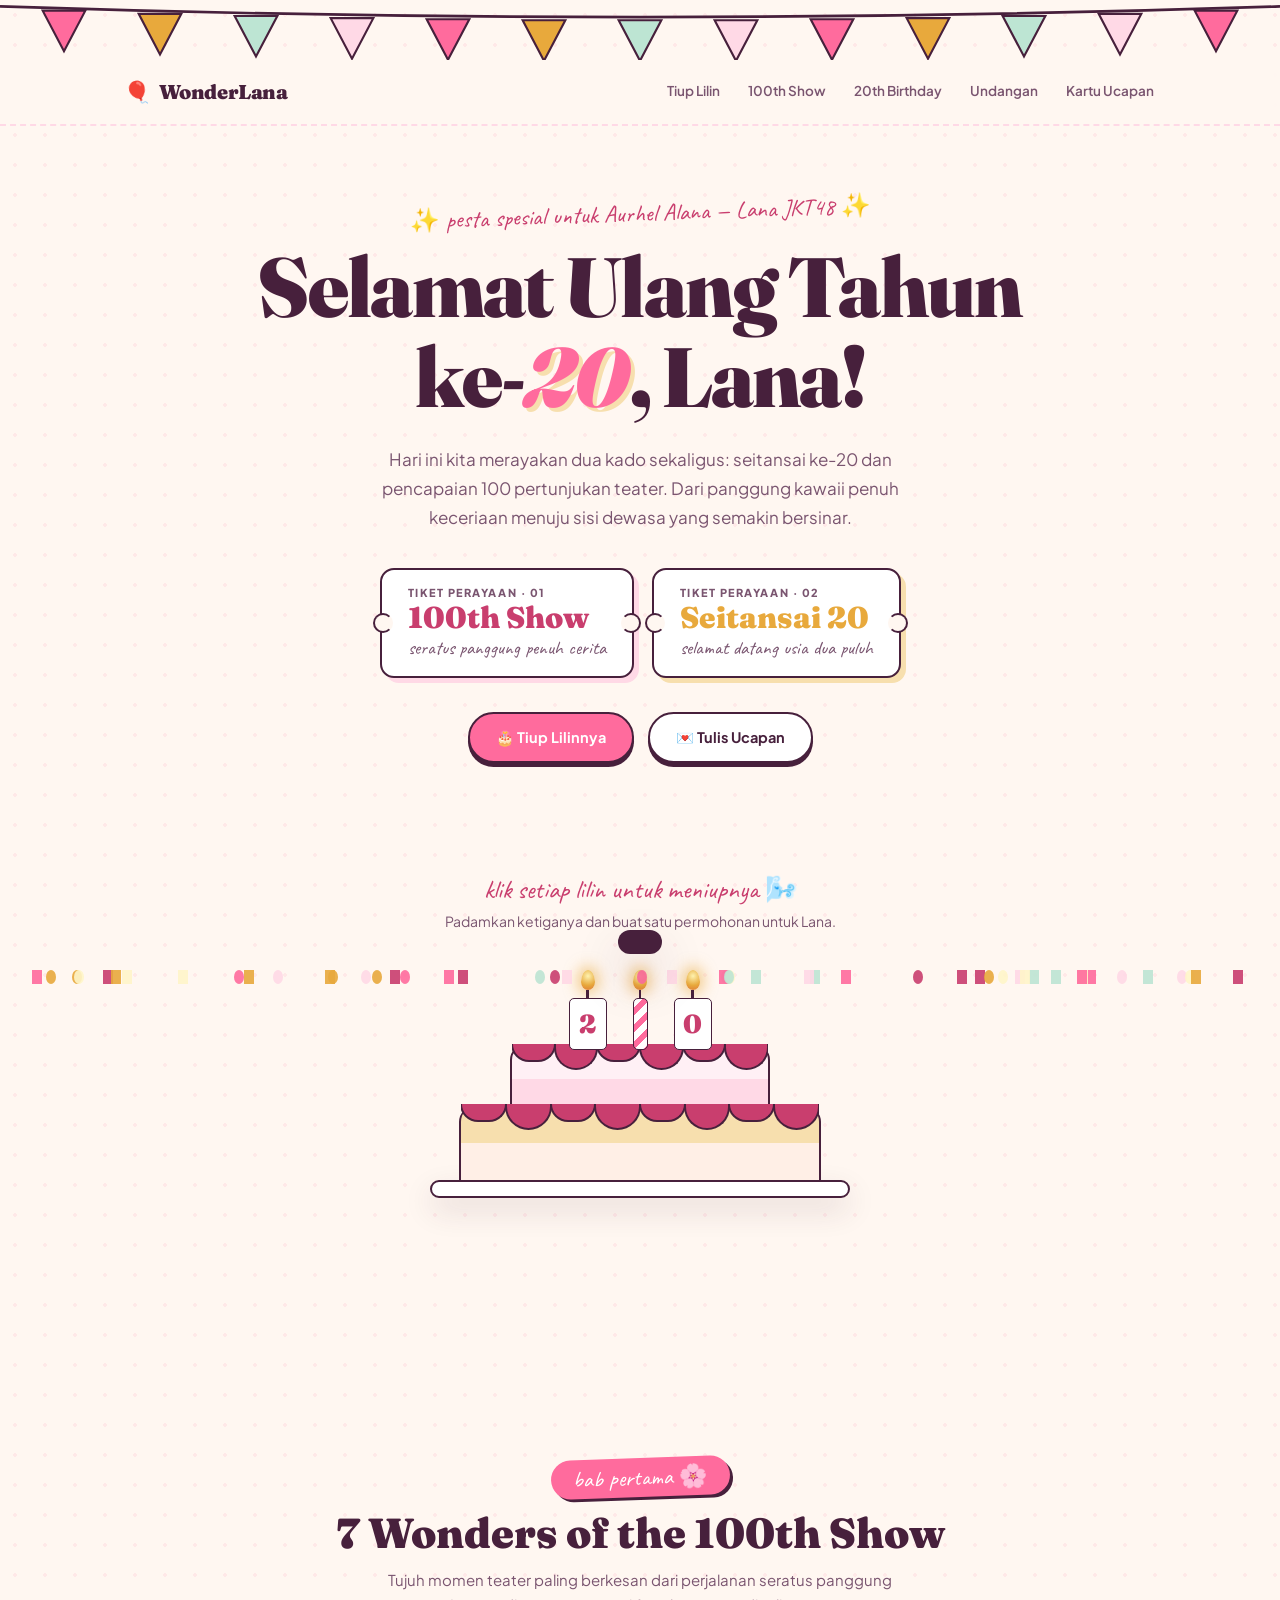
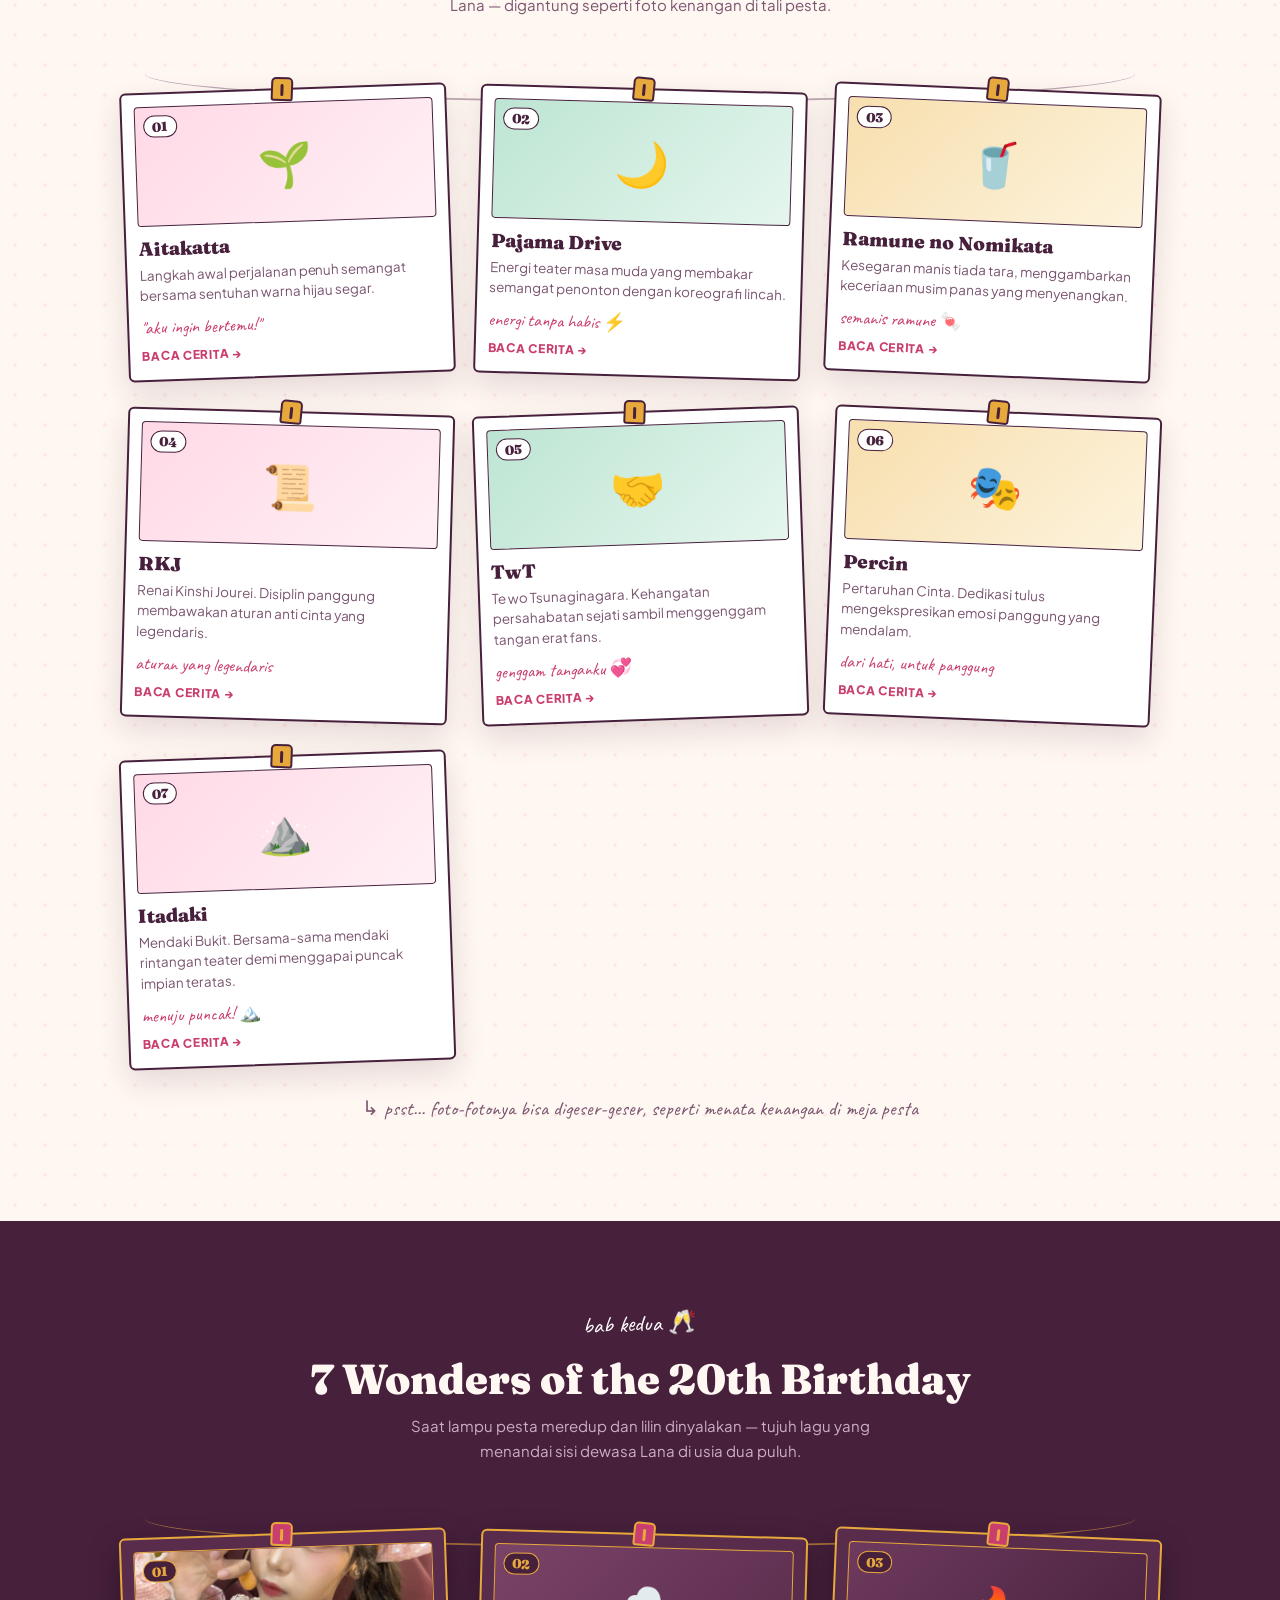
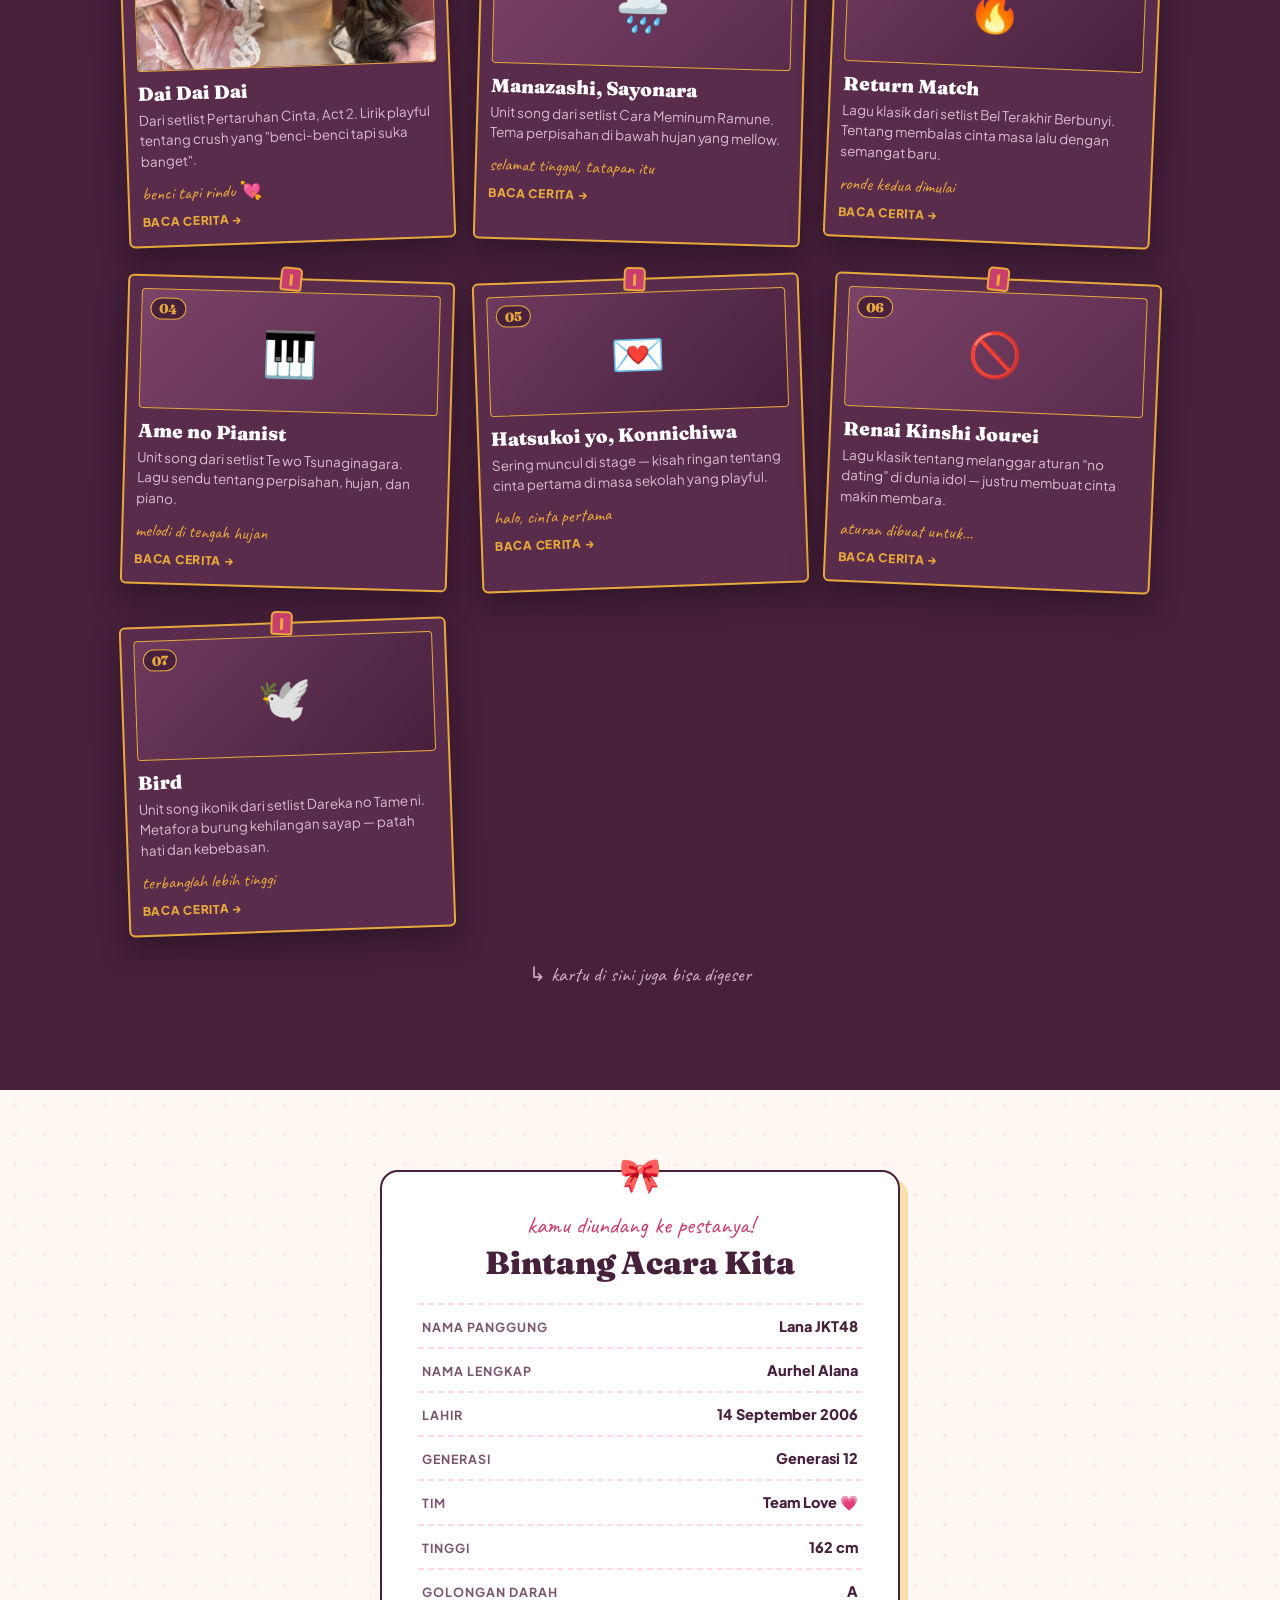
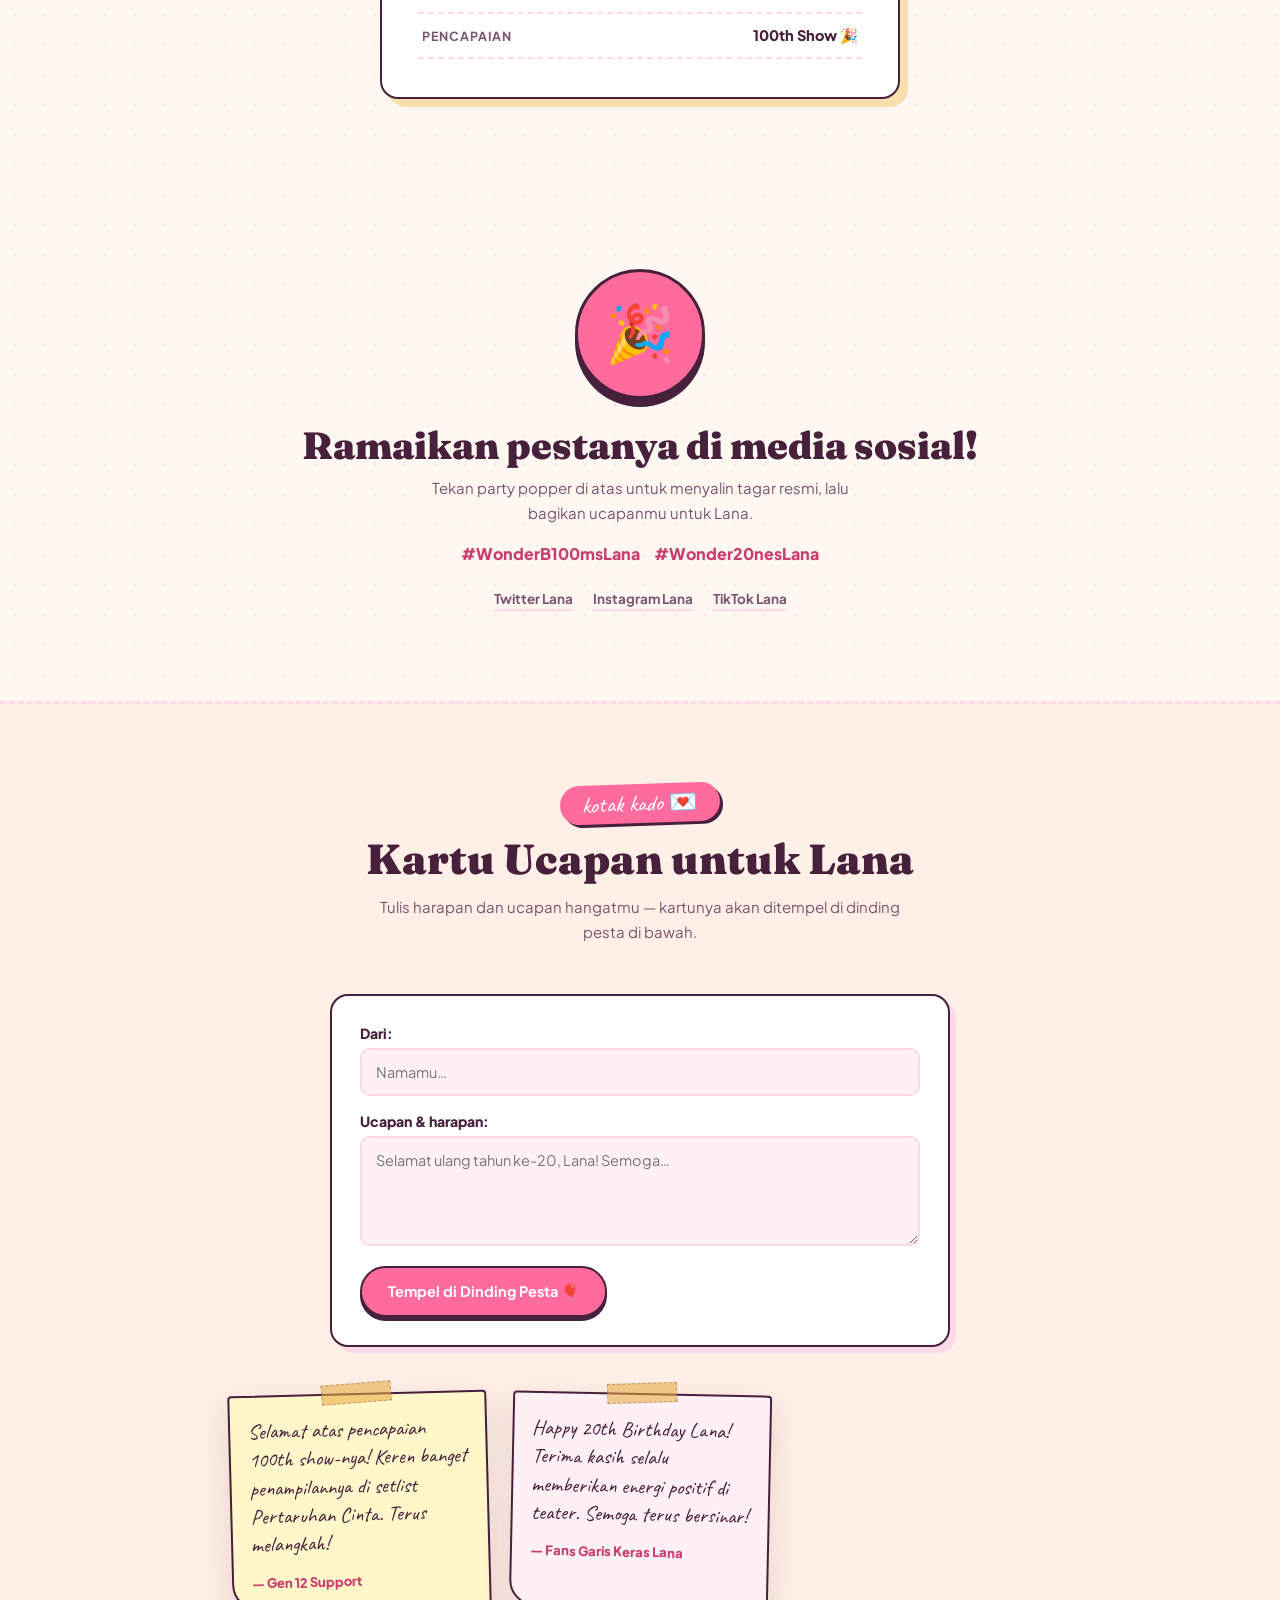
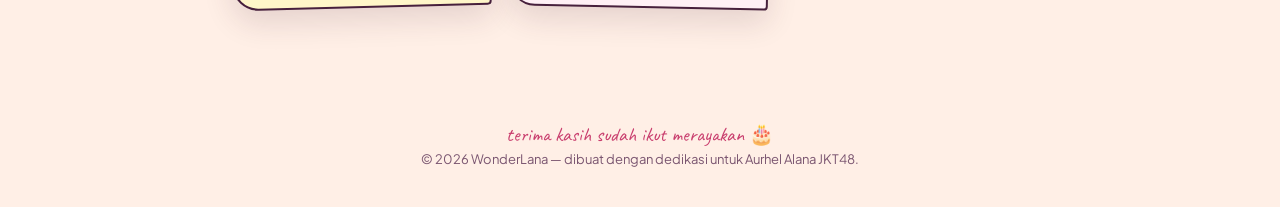
==== commit 64df7d9d: "feat: apply final index_6.html with story modal feature" ====
--- a/index.html
+++ b/index.html
@@ -382,6 +382,52 @@
   .wish-card p{ font-family:'Caveat'; font-size:21px; line-height:1.35; margin:0 0 12px; }
   .wish-card b{ font-size:13px; font-weight:800; color:var(--rose); }
 
+  /* ---------- STORY MODAL ---------- */
+  .polaroid .read-more{
+    display:block; margin-top:10px; font-family:'Plus Jakarta Sans';
+    font-size:12px; font-weight:800; letter-spacing:.06em; text-transform:uppercase;
+    color:var(--rose);
+  }
+  .mature .polaroid .read-more{ color:var(--gold); }
+
+  .modal-backdrop{
+    position:fixed; inset:0; background:rgba(71,32,60,0.55); backdrop-filter:blur(4px);
+    z-index:400; display:none; align-items:center; justify-content:center; padding:24px;
+  }
+  .modal-backdrop.open{ display:flex; }
+  .modal{
+    background:#fff; border:2.5px solid var(--plum); border-radius:18px;
+    max-width:560px; width:100%; max-height:85vh; overflow-y:auto;
+    padding:34px 32px 30px; position:relative;
+    box-shadow: 10px 10px 0 var(--pink-soft), var(--shadow-big);
+    animation: modal-pop .3s cubic-bezier(.2,.9,.3,1.3);
+  }
+  @keyframes modal-pop{ from{ transform:scale(.85) rotate(-1.5deg); opacity:0; } to{ transform:scale(1) rotate(0); opacity:1; } }
+  .modal.mature-modal{
+    background:#5A2C4C; border-color:var(--gold); color:var(--cream);
+    box-shadow: 10px 10px 0 rgba(232,169,60,0.35), var(--shadow-big);
+  }
+  .modal .m-tag{
+    display:inline-block; font-family:'Caveat'; font-size:21px; color:#fff;
+    background:var(--pink); padding:3px 18px; border-radius:999px; transform:rotate(-2deg);
+    margin-bottom:14px;
+  }
+  .modal.mature-modal .m-tag{ background:var(--gold); color:var(--plum); }
+  .modal h3{ font-size:30px; font-weight:900; margin-bottom:4px; }
+  .modal .m-setlist{ font-family:'Caveat'; font-size:20px; color:var(--rose); display:block; margin-bottom:18px; }
+  .modal.mature-modal .m-setlist{ color:var(--gold); }
+  .modal .m-story{ font-size:15px; line-height:1.8; color:var(--plum-soft); }
+  .modal.mature-modal .m-story{ color:#E3CBDB; }
+  .modal .m-story p{ margin:0 0 14px; }
+  .modal-close{
+    position:absolute; top:14px; right:14px; width:38px; height:38px; border-radius:50%;
+    background:var(--pink-pale); border:2px solid var(--plum); font-size:17px; font-weight:800;
+    color:var(--plum); cursor:pointer; line-height:1;
+    transition:transform .15s ease, background .15s ease;
+  }
+  .modal-close:hover{ transform:rotate(90deg); background:var(--pink-soft); }
+  .modal.mature-modal .modal-close{ background:var(--plum); border-color:var(--gold); color:var(--gold); }
+
   footer{
     text-align:center; padding:34px 0 40px; font-size:13px; color:var(--plum-soft);
     background:var(--cream-2);
@@ -502,54 +548,61 @@
     </div>
     <div class="string" aria-hidden="true"></div>
     <div class="polaroid-grid">
-      <div class="polaroid" data-drag>
+      <div class="polaroid" data-drag data-story="aitakatta" role="button" tabindex="0" aria-haspopup="dialog">
         <span class="pin" aria-hidden="true"></span>
         <div class="photo fill-1">🌱<span class="p-num">01</span></div>
         <h3>Aitakatta</h3>
         <p>Langkah awal perjalanan penuh semangat bersama sentuhan warna hijau segar.</p>
         <span class="p-caption">"aku ingin bertemu!"</span>
-      </div>
-      <div class="polaroid" data-drag>
+        <span class="read-more">baca cerita →</span>
+      </div>
+      <div class="polaroid" data-drag data-story="pajama" role="button" tabindex="0" aria-haspopup="dialog">
         <span class="pin" aria-hidden="true"></span>
         <div class="photo fill-2">🌙<span class="p-num">02</span></div>
         <h3>Pajama Drive</h3>
         <p>Energi teater masa muda yang membakar semangat penonton dengan koreografi lincah.</p>
         <span class="p-caption">energi tanpa habis ⚡</span>
-      </div>
-      <div class="polaroid" data-drag>
+        <span class="read-more">baca cerita →</span>
+      </div>
+      <div class="polaroid" data-drag data-story="ramune" role="button" tabindex="0" aria-haspopup="dialog">
         <span class="pin" aria-hidden="true"></span>
         <div class="photo fill-3">🥤<span class="p-num">03</span></div>
         <h3>Ramune no Nomikata</h3>
         <p>Kesegaran manis tiada tara, menggambarkan keceriaan musim panas yang menyenangkan.</p>
         <span class="p-caption">semanis ramune 🍬</span>
-      </div>
-      <div class="polaroid" data-drag>
+        <span class="read-more">baca cerita →</span>
+      </div>
+      <div class="polaroid" data-drag data-story="rkj" role="button" tabindex="0" aria-haspopup="dialog">
         <span class="pin" aria-hidden="true"></span>
         <div class="photo fill-1">📜<span class="p-num">04</span></div>
         <h3>RKJ</h3>
         <p>Renai Kinshi Jourei. Disiplin panggung membawakan aturan anti cinta yang legendaris.</p>
         <span class="p-caption">aturan yang legendaris</span>
-      </div>
-      <div class="polaroid" data-drag>
+        <span class="read-more">baca cerita →</span>
+      </div>
+      <div class="polaroid" data-drag data-story="twt" role="button" tabindex="0" aria-haspopup="dialog">
         <span class="pin" aria-hidden="true"></span>
         <div class="photo fill-2">🤝<span class="p-num">05</span></div>
         <h3>TwT</h3>
         <p>Te wo Tsunaginagara. Kehangatan persahabatan sejati sambil menggenggam tangan erat fans.</p>
         <span class="p-caption">genggam tanganku 💞</span>
-      </div>
-      <div class="polaroid" data-drag>
+        <span class="read-more">baca cerita →</span>
+      </div>
+      <div class="polaroid" data-drag data-story="percin" role="button" tabindex="0" aria-haspopup="dialog">
         <span class="pin" aria-hidden="true"></span>
         <div class="photo fill-3">🎭<span class="p-num">06</span></div>
         <h3>Percin</h3>
         <p>Pertaruhan Cinta. Dedikasi tulus mengekspresikan emosi panggung yang mendalam.</p>
         <span class="p-caption">dari hati, untuk panggung</span>
-      </div>
-      <div class="polaroid" data-drag>
+        <span class="read-more">baca cerita →</span>
+      </div>
+      <div class="polaroid" data-drag data-story="itadaki" role="button" tabindex="0" aria-haspopup="dialog">
         <span class="pin" aria-hidden="true"></span>
         <div class="photo fill-1">⛰️<span class="p-num">07</span></div>
         <h3>Itadaki</h3>
         <p>Mendaki Bukit. Bersama-sama mendaki rintangan teater demi menggapai puncak impian teratas.</p>
         <span class="p-caption">menuju puncak! 🏔️</span>
+        <span class="read-more">baca cerita →</span>
       </div>
     </div>
     <p class="drag-hint">↳ psst… foto-fotonya bisa digeser-geser, seperti menata kenangan di meja pesta</p>
@@ -566,7 +619,7 @@
     </div>
     <div class="string" aria-hidden="true"></div>
     <div class="polaroid-grid">
-      <div class="polaroid" data-drag>
+      <div class="polaroid" data-drag data-story="daidaidai" role="button" tabindex="0" aria-haspopup="dialog">
         <span class="pin" aria-hidden="true"></span>
         <div class="photo fill-m1">
           <img src="daidaidai.jpg" alt="Lana JKT48" onerror="this.remove()">
@@ -575,48 +628,55 @@
         <h3>Dai Dai Dai</h3>
         <p>Dari setlist Pertaruhan Cinta, Act 2. Lirik playful tentang crush yang "benci-benci tapi suka banget".</p>
         <span class="p-caption">benci tapi rindu 💘</span>
-      </div>
-      <div class="polaroid" data-drag>
+        <span class="read-more">baca cerita →</span>
+      </div>
+      <div class="polaroid" data-drag data-story="manazashi" role="button" tabindex="0" aria-haspopup="dialog">
         <span class="pin" aria-hidden="true"></span>
         <div class="photo fill-m2">🌧️<span class="p-num">02</span></div>
         <h3>Manazashi, Sayonara</h3>
         <p>Unit song dari setlist Cara Meminum Ramune. Tema perpisahan di bawah hujan yang mellow.</p>
         <span class="p-caption">selamat tinggal, tatapan itu</span>
-      </div>
-      <div class="polaroid" data-drag>
+        <span class="read-more">baca cerita →</span>
+      </div>
+      <div class="polaroid" data-drag data-story="returnmatch" role="button" tabindex="0" aria-haspopup="dialog">
         <span class="pin" aria-hidden="true"></span>
         <div class="photo fill-m1">🔥<span class="p-num">03</span></div>
         <h3>Return Match</h3>
         <p>Lagu klasik dari setlist Bel Terakhir Berbunyi. Tentang membalas cinta masa lalu dengan semangat baru.</p>
         <span class="p-caption">ronde kedua dimulai</span>
-      </div>
-      <div class="polaroid" data-drag>
+        <span class="read-more">baca cerita →</span>
+      </div>
+      <div class="polaroid" data-drag data-story="amenopianist" role="button" tabindex="0" aria-haspopup="dialog">
         <span class="pin" aria-hidden="true"></span>
         <div class="photo fill-m2">🎹<span class="p-num">04</span></div>
         <h3>Ame no Pianist</h3>
         <p>Unit song dari setlist Te wo Tsunaginagara. Lagu sendu tentang perpisahan, hujan, dan piano.</p>
         <span class="p-caption">melodi di tengah hujan</span>
-      </div>
-      <div class="polaroid" data-drag>
+        <span class="read-more">baca cerita →</span>
+      </div>
+      <div class="polaroid" data-drag data-story="hatsukoi" role="button" tabindex="0" aria-haspopup="dialog">
         <span class="pin" aria-hidden="true"></span>
         <div class="photo fill-m1">💌<span class="p-num">05</span></div>
         <h3>Hatsukoi yo, Konnichiwa</h3>
         <p>Sering muncul di stage — kisah ringan tentang cinta pertama di masa sekolah yang playful.</p>
         <span class="p-caption">halo, cinta pertama</span>
-      </div>
-      <div class="polaroid" data-drag>
+        <span class="read-more">baca cerita →</span>
+      </div>
+      <div class="polaroid" data-drag data-story="renai" role="button" tabindex="0" aria-haspopup="dialog">
         <span class="pin" aria-hidden="true"></span>
         <div class="photo fill-m2">🚫<span class="p-num">06</span></div>
         <h3>Renai Kinshi Jourei</h3>
         <p>Lagu klasik tentang melanggar aturan "no dating" di dunia idol — justru membuat cinta makin membara.</p>
         <span class="p-caption">aturan dibuat untuk…</span>
-      </div>
-      <div class="polaroid" data-drag>
+        <span class="read-more">baca cerita →</span>
+      </div>
+      <div class="polaroid" data-drag data-story="bird" role="button" tabindex="0" aria-haspopup="dialog">
         <span class="pin" aria-hidden="true"></span>
         <div class="photo fill-m1">🕊️<span class="p-num">07</span></div>
         <h3>Bird</h3>
         <p>Unit song ikonik dari setlist Dareka no Tame ni. Metafora burung kehilangan sayap — patah hati dan kebebasan.</p>
         <span class="p-caption">terbanglah lebih tinggi</span>
+        <span class="read-more">baca cerita →</span>
       </div>
     </div>
     <p class="drag-hint">↳ kartu di sini juga bisa digeser</p>
@@ -687,6 +747,17 @@
   <span class="hand">terima kasih sudah ikut merayakan 🎂</span>
   © 2026 WonderLana — dibuat dengan dedikasi untuk Aurhel Alana JKT48.
 </footer>
+
+<!-- Modal cerita wonder -->
+<div class="modal-backdrop" id="storyBackdrop">
+  <div class="modal" id="storyModal" role="dialog" aria-modal="true" aria-labelledby="storyTitle">
+    <button class="modal-close" id="storyClose" aria-label="Tutup cerita">✕</button>
+    <span class="m-tag" id="storyTag"></span>
+    <h3 id="storyTitle"></h3>
+    <span class="m-setlist" id="storySetlist"></span>
+    <div class="m-story" id="storyBody"></div>
+  </div>
+</div>
 
 <div class="copied-toast" id="toast" role="status"></div>
 
@@ -731,13 +802,152 @@
     relight.style.display = 'none';
   });
 
-  // ---------- polaroid drag ----------
+  // ---------- cerita setiap wonder ----------
+  const STORIES = {
+    aitakatta: {
+      tag: 'Wonder 01 · Kawaii', title: 'Aitakatta', setlist: 'lagu pembuka perjalanan',
+      story: [
+        '"Aitakatta" — aku ingin bertemu denganmu. Tidak ada lagu yang lebih pas untuk membuka kisah seratus panggung Lana. Lagu inilah yang menjadi gerbang: gerbang bertemunya seorang gadis dengan mimpinya, dan gerbang bertemunya Lana dengan para fans untuk pertama kalinya.',
+        'Setiap kali intro lagu ini berbunyi di teater, energinya selalu sama seperti hari pertama — penuh semangat, penuh harapan, dan penuh warna hijau segar seperti tunas yang baru tumbuh. Dari sinilah semua dimulai.'
+      ]
+    },
+    pajama: {
+      tag: 'Wonder 02 · Kawaii', title: 'Pajama Drive', setlist: 'setlist penuh energi masa muda',
+      story: [
+        'Pajama Drive adalah setlist yang identik dengan masa muda — koreografi lincah, senyum lebar, dan energi yang tidak pernah habis. Di panggung inilah Lana menunjukkan sisi paling ceria dari dirinya.',
+        'Bagi banyak fans, melihat Lana membawakan setlist ini seperti melihat definisi kata "genki": semangat yang menular sampai ke barisan paling belakang teater. Momen-momen seperti inilah yang membuat perjalanan menuju 100 show terasa begitu hidup.'
+      ]
+    },
+    ramune: {
+      tag: 'Wonder 03 · Kawaii', title: 'Ramune no Nomikata', setlist: 'Cara Meminum Ramune',
+      story: [
+        'Semanis soda ramune di musim panas — begitulah rasanya setlist ini. Cara Meminum Ramune membawa keceriaan yang ringan, segar, dan menyenangkan, cocok sekali dengan sisi playful Lana.',
+        'Di antara seratus pertunjukan yang sudah dilalui, panggung-panggung Ramune selalu jadi pengingat bahwa menjadi idol juga tentang berbagi kebahagiaan sederhana: senyum, tawa, dan kesegaran yang tidak pernah basi.'
+      ]
+    },
+    rkj: {
+      tag: 'Wonder 04 · Kawaii', title: 'RKJ — Renai Kinshi Jourei', setlist: 'Aturan Anti Cinta',
+      story: [
+        'Renai Kinshi Jourei — aturan anti cinta yang legendaris di dunia 48. Setlist ini menuntut kedisiplinan panggung yang tinggi: formasi rapat, ekspresi teatrikal, dan cerita yang harus tersampaikan lewat setiap gerakan.',
+        'Lewat setlist inilah terlihat sisi profesional Lana: bukan cuma imut di panggung, tapi juga serius berlatih demi membawakan cerita dengan sempurna. Disiplin ini yang mengantarnya melangkah pasti hingga show ke-100.'
+      ]
+    },
+    twt: {
+      tag: 'Wonder 05 · Kawaii', title: 'TwT — Te wo Tsunaginagara', setlist: 'Sambil Menggandeng Erat Tanganku',
+      story: [
+        'Te wo Tsunaginagara berarti "sambil bergandengan tangan" — dan memang begitulah hubungan Lana dengan fansnya selama ini. Setlist ini penuh kehangatan tentang persahabatan dan kebersamaan.',
+        'Seratus show bukan perjalanan yang bisa ditempuh sendirian. Setiap teriakan dukungan, setiap lambaian, setiap kehadiran fans di kursi teater adalah tangan-tangan yang ikut menggandeng Lana sampai ke titik ini.'
+      ]
+    },
+    percin: {
+      tag: 'Wonder 06 · Kawaii', title: 'Percin — Pertaruhan Cinta', setlist: 'setlist kebanggaan',
+      story: [
+        'Pertaruhan Cinta adalah salah satu setlist yang paling melekat dengan perjalanan Lana. Di panggung inilah dedikasinya benar-benar teruji — emosi yang dalam, penampilan yang totalitas, dan cerita yang dibawakan sepenuh hati.',
+        'Banyak fans menyebut penampilan Lana di setlist ini sebagai salah satu yang paling berkesan. Dari sinilah terlihat: dia bukan hanya tampil, dia mempertaruhkan seluruh hatinya di setiap show.'
+      ]
+    },
+    itadaki: {
+      tag: 'Wonder 07 · Kawaii', title: 'Itadaki — Mendaki Bukit', setlist: 'puncak dari seratus panggung',
+      story: [
+        'Mendaki Bukit — judul yang seperti ditulis khusus untuk momen ini. Seratus pertunjukan teater adalah seratus anak tangga yang didaki satu per satu: ada yang ringan, ada yang berat, ada yang penuh keringat dan air mata.',
+        'Dan hari ini, Lana berdiri di puncak bukit ke-100 itu. Tapi seperti kata lagunya, di balik satu puncak selalu ada puncak berikutnya. Perjalanan ini belum selesai — justru baru saja dimulai. Menuju puncak berikutnya! 🏔️'
+      ]
+    },
+    daidaidai: {
+      tag: 'Wonder 01 · Mature', title: 'Dai Dai Dai', setlist: 'Pertaruhan Cinta · Act 2',
+      story: [
+        'Dai Dai Dai adalah lagu yang playful tentang perasaan "benci-benci tapi suka" — crush yang membuat hati kesal sekaligus berdebar. Di usia 20, lagu ini terasa seperti pintu masuk ke bab baru: perasaan yang lebih kompleks, lebih jujur, lebih dewasa.',
+        'Momen Lana membawakan lagu ini di setlist Pertaruhan Cinta jadi salah satu penampilan yang paling dikenang fans — bukti bahwa dia bisa membawakan sisi playful dengan kematangan seorang performer.'
+      ]
+    },
+    manazashi: {
+      tag: 'Wonder 02 · Mature', title: 'Manazashi, Sayonara', setlist: 'Cara Meminum Ramune',
+      story: [
+        '"Tatapan itu, selamat tinggal." Unit song ini bercerita tentang perpisahan di bawah hujan — mellow, sendu, dan dalam. Lagu seperti ini tidak bisa dibawakan hanya dengan teknik; ia butuh kedewasaan emosi.',
+        'Bahwa Lana dipercaya membawakan lagu seemosional ini adalah tanda pengakuan: gadis kawaii itu telah tumbuh menjadi performer yang mampu menyampaikan kesedihan dengan anggun. Usia 20 membawa kedalaman baru itu.'
+      ]
+    },
+    returnmatch: {
+      tag: 'Wonder 03 · Mature', title: 'Return Match', setlist: 'Bel Terakhir Berbunyi',
+      story: [
+        'Return Match adalah lagu tentang bangkit — tentang tidak menyerah pada kekalahan masa lalu dan kembali bertanding dengan semangat baru. Klasik dari setlist Bel Terakhir Berbunyi ini penuh api.',
+        'Memasuki usia 20, semangat "ronde kedua" ini terasa sangat relevan: bab remaja telah usai, dan kini Lana melangkah ke pertandingan yang lebih besar dengan bekal seratus panggung di belakangnya.'
+      ]
+    },
+    amenopianist: {
+      tag: 'Wonder 04 · Mature', title: 'Ame no Pianist', setlist: 'Te wo Tsunaginagara',
+      story: [
+        'Pianis Hujan — unit song dengan citra hujan dan denting piano yang menyayat. Ini salah satu lagu paling puitis di katalog 48: kesedihan yang dibawakan dengan keindahan.',
+        'Lagu ini mewakili sisi Lana yang jarang terlihat di panggung kawaii: kemampuan untuk diam, merasakan, dan menyampaikan emosi lewat kehalusan. Sisi dewasa yang kini, di usia 20, semakin sering ia tunjukkan.'
+      ]
+    },
+    hatsukoi: {
+      tag: 'Wonder 05 · Mature', title: 'Hatsukoi yo, Konnichiwa', setlist: 'kisah cinta pertama',
+      story: [
+        '"Halo, cinta pertama." Lagu ringan tentang debaran cinta pertama di masa sekolah — manis, malu-malu, dan jujur. Lagu yang sering muncul di stage dan selalu berhasil membuat teater tersenyum.',
+        'Di ulang tahun ke-20 ini, lagu ini terasa seperti surat untuk diri sendiri: perpisahan yang hangat dengan masa remaja, sambil menyapa masa dewasa dengan senyum yang sama manisnya.'
+      ]
+    },
+    renai: {
+      tag: 'Wonder 06 · Mature', title: 'Renai Kinshi Jourei', setlist: 'sisi lain dari aturan anti cinta',
+      story: [
+        'Menarik: lagu yang sama muncul di dua bab kehidupan Lana. Di bab kawaii, RKJ adalah tentang kedisiplinan panggung. Tapi di bab dewasa, lagu ini bercerita tentang hal yang lebih dalam — tentang perasaan yang justru semakin membara karena dilarang.',
+        'Begitulah tanda kedewasaan: lagu yang sama, tapi dimaknai dengan cara yang berbeda. Di usia 20, Lana membawakannya bukan lagi sekadar sebagai koreografi, tapi sebagai cerita yang ia pahami.'
+      ]
+    },
+    bird: {
+      tag: 'Wonder 07 · Mature', title: 'Bird', setlist: 'Dareka no Tame ni — Demi Seseorang',
+      story: [
+        'Bird adalah unit song paling ikonik dari setlist Demi Seseorang — metafora burung yang kehilangan sayapnya, tentang patah hati dan kebebasan yang direnggut. Lagu yang berat, indah, dan hanya bisa dibawakan oleh performer yang matang.',
+        'Menutup tujuh wonders ulang tahun ke-20 dengan Bird adalah pilihan yang tepat: karena setelah lagu tentang kehilangan sayap ini, harapan kita semua untuk Lana justru sebaliknya — terbanglah lebih tinggi, lebih jauh, lebih bebas. Selamat ulang tahun ke-20. 🕊️'
+      ]
+    }
+  };
+
+  // ---------- modal ----------
+  const backdrop = document.getElementById('storyBackdrop');
+  const modal = document.getElementById('storyModal');
+  const storyClose = document.getElementById('storyClose');
+  let lastFocused = null;
+
+  function openStory(key, isMature){
+    const s = STORIES[key];
+    if(!s) return;
+    document.getElementById('storyTag').textContent = s.tag;
+    document.getElementById('storyTitle').textContent = s.title;
+    document.getElementById('storySetlist').textContent = '♪ ' + s.setlist;
+    const body = document.getElementById('storyBody');
+    body.innerHTML = '';
+    s.story.forEach(par => {
+      const p = document.createElement('p');
+      p.textContent = par;
+      body.appendChild(p);
+    });
+    modal.classList.toggle('mature-modal', isMature);
+    backdrop.classList.add('open');
+    document.body.style.overflow = 'hidden';
+    lastFocused = document.activeElement;
+    storyClose.focus();
+  }
+  function closeStory(){
+    backdrop.classList.remove('open');
+    document.body.style.overflow = '';
+    if(lastFocused) lastFocused.focus();
+  }
+  storyClose.addEventListener('click', closeStory);
+  backdrop.addEventListener('click', (e) => { if(e.target === backdrop) closeStory(); });
+  window.addEventListener('keydown', (e) => { if(e.key === 'Escape') closeStory(); });
+
+  // ---------- polaroid: geser = drag, klik singkat = buka cerita ----------
+  const CLICK_THRESHOLD = 8; // px
   document.querySelectorAll('[data-drag]').forEach(card => {
-    let isDown = false, startX, startY;
+    let isDown = false, startX, startY, moved = 0;
     const move = (e) => {
       if(!isDown) return;
-      const x = (e.touches ? e.touches[0].clientX : e.clientX) - startX;
-      const y = (e.touches ? e.touches[0].clientY : e.clientY) - startY;
+      const cx = e.touches ? e.touches[0].clientX : e.clientX;
+      const cy = e.touches ? e.touches[0].clientY : e.clientY;
+      const x = cx - startX, y = cy - startY;
+      moved = Math.max(moved, Math.hypot(x, y));
       card.style.transform = `translate(${x}px, ${y}px) rotate(${x*0.04}deg)`;
     };
     const up = () => {
@@ -746,9 +956,12 @@
       card.style.transition = 'transform .4s cubic-bezier(.2,.9,.3,1.35)';
       card.style.transform = '';
       card.style.zIndex = '';
+      if(moved < CLICK_THRESHOLD && card.dataset.story){
+        openStory(card.dataset.story, !!card.closest('.mature'));
+      }
     };
     const down = (e) => {
-      isDown = true;
+      isDown = true; moved = 0;
       startX = e.touches ? e.touches[0].clientX : e.clientX;
       startY = e.touches ? e.touches[0].clientY : e.clientY;
       card.style.transition = 'none';
@@ -760,6 +973,13 @@
     window.addEventListener('touchmove', move, {passive:true});
     window.addEventListener('mouseup', up);
     window.addEventListener('touchend', up);
+    // keyboard: Enter/Spasi buka cerita
+    card.addEventListener('keydown', (e) => {
+      if((e.key === 'Enter' || e.key === ' ') && card.dataset.story){
+        e.preventDefault();
+        openStory(card.dataset.story, !!card.closest('.mature'));
+      }
+    });
   });
 
   // ---------- popper tagar ----------
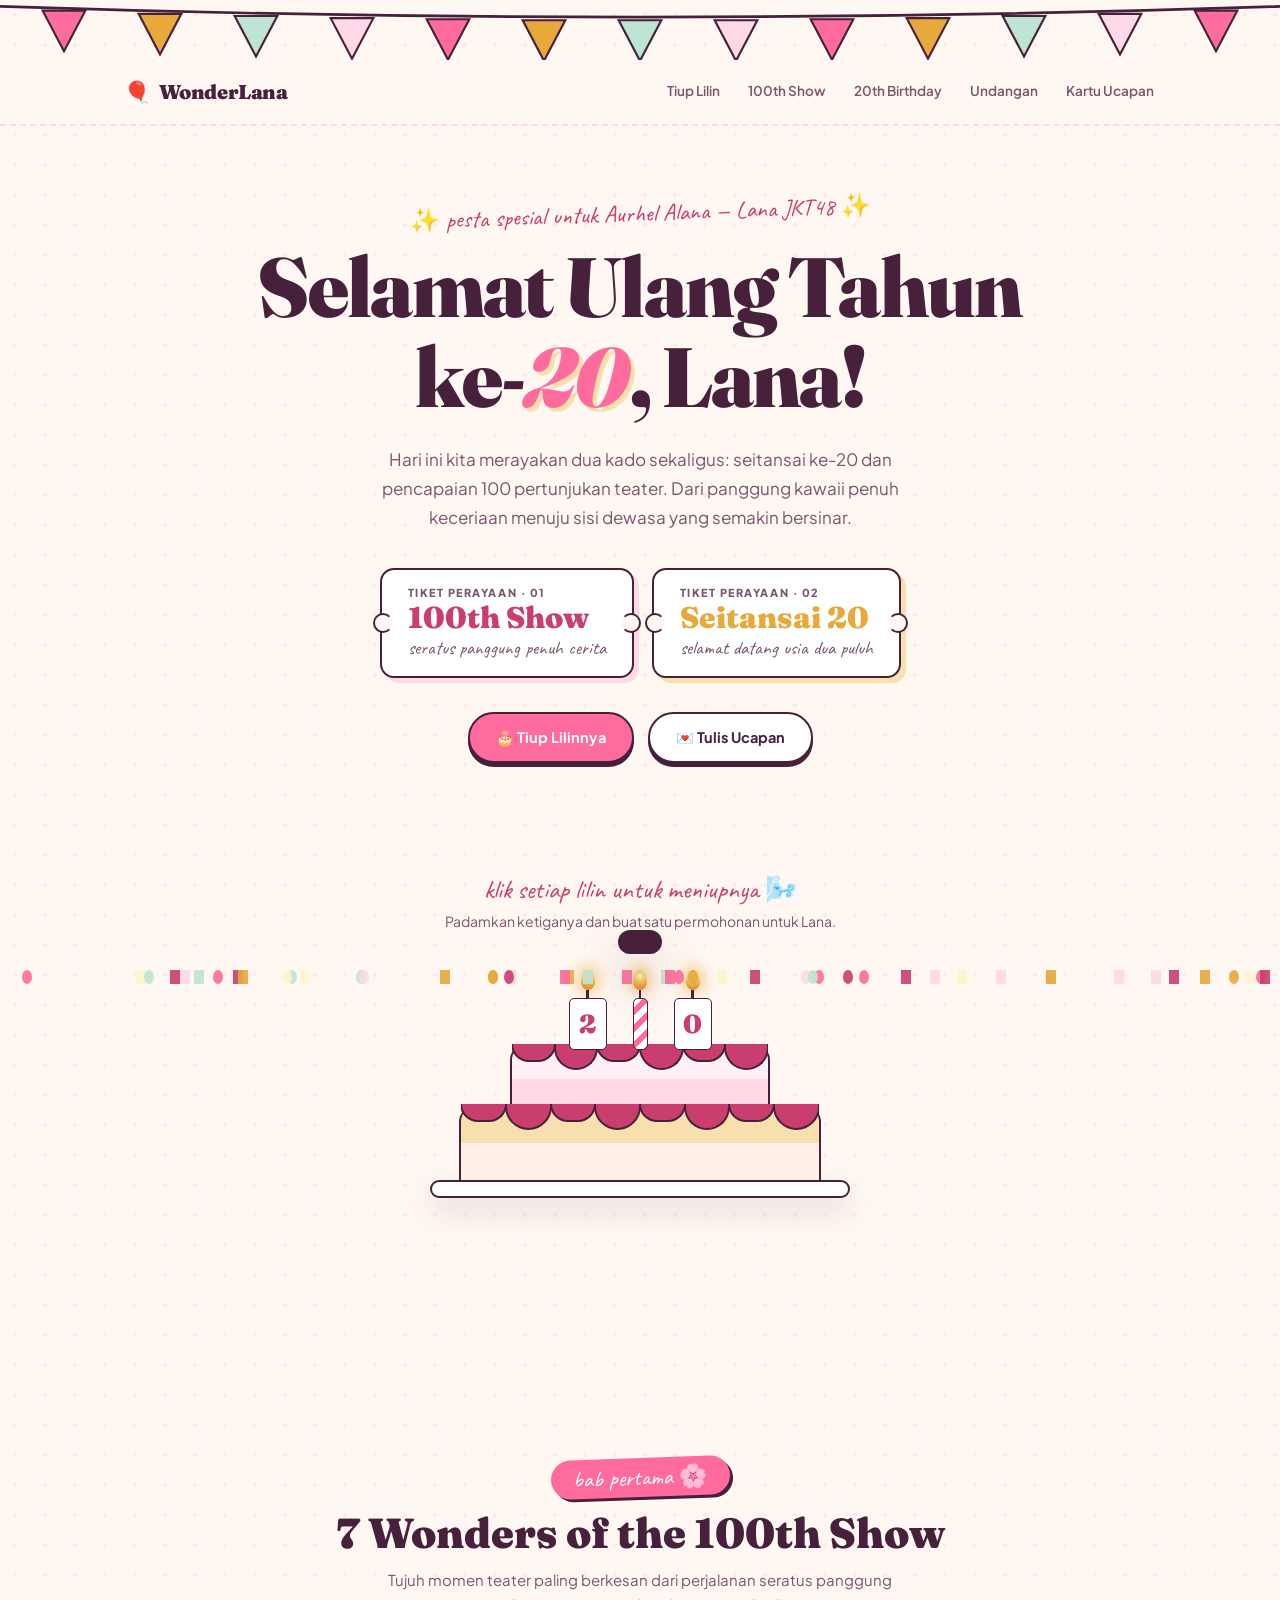
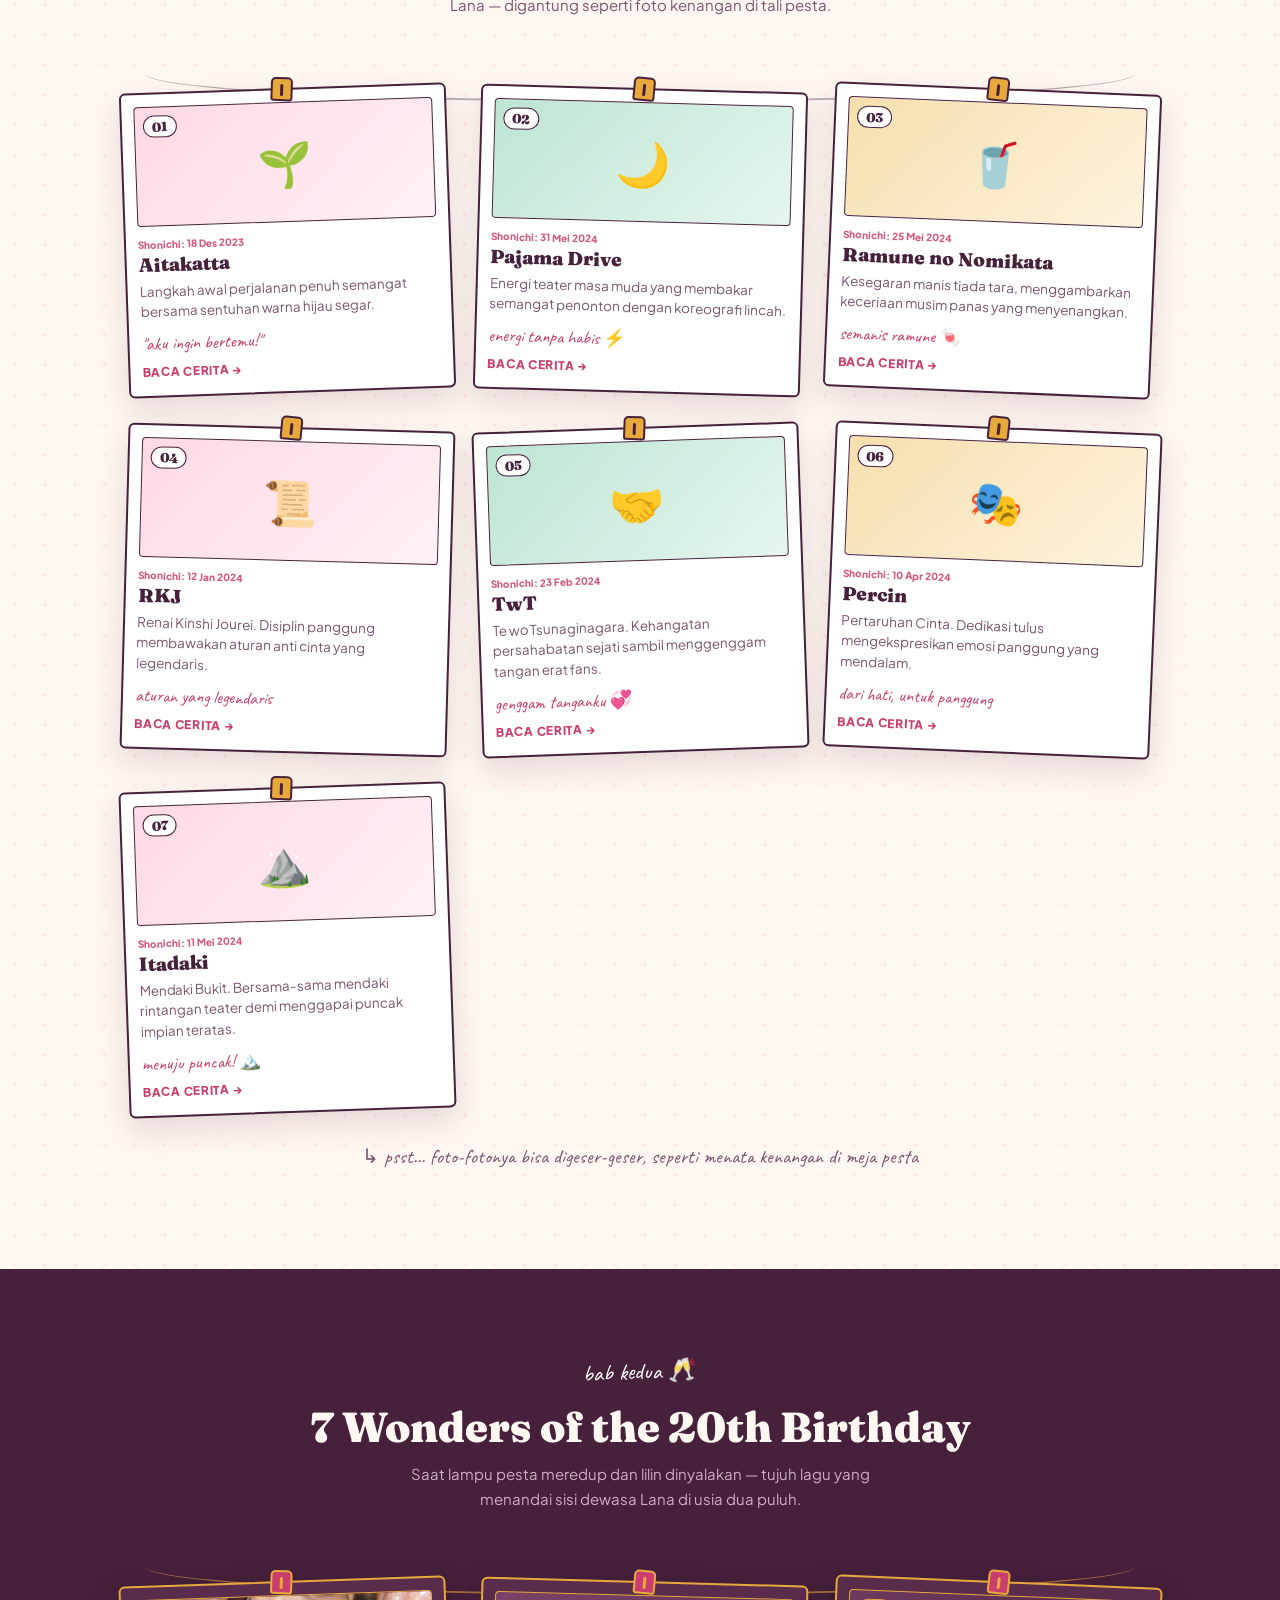
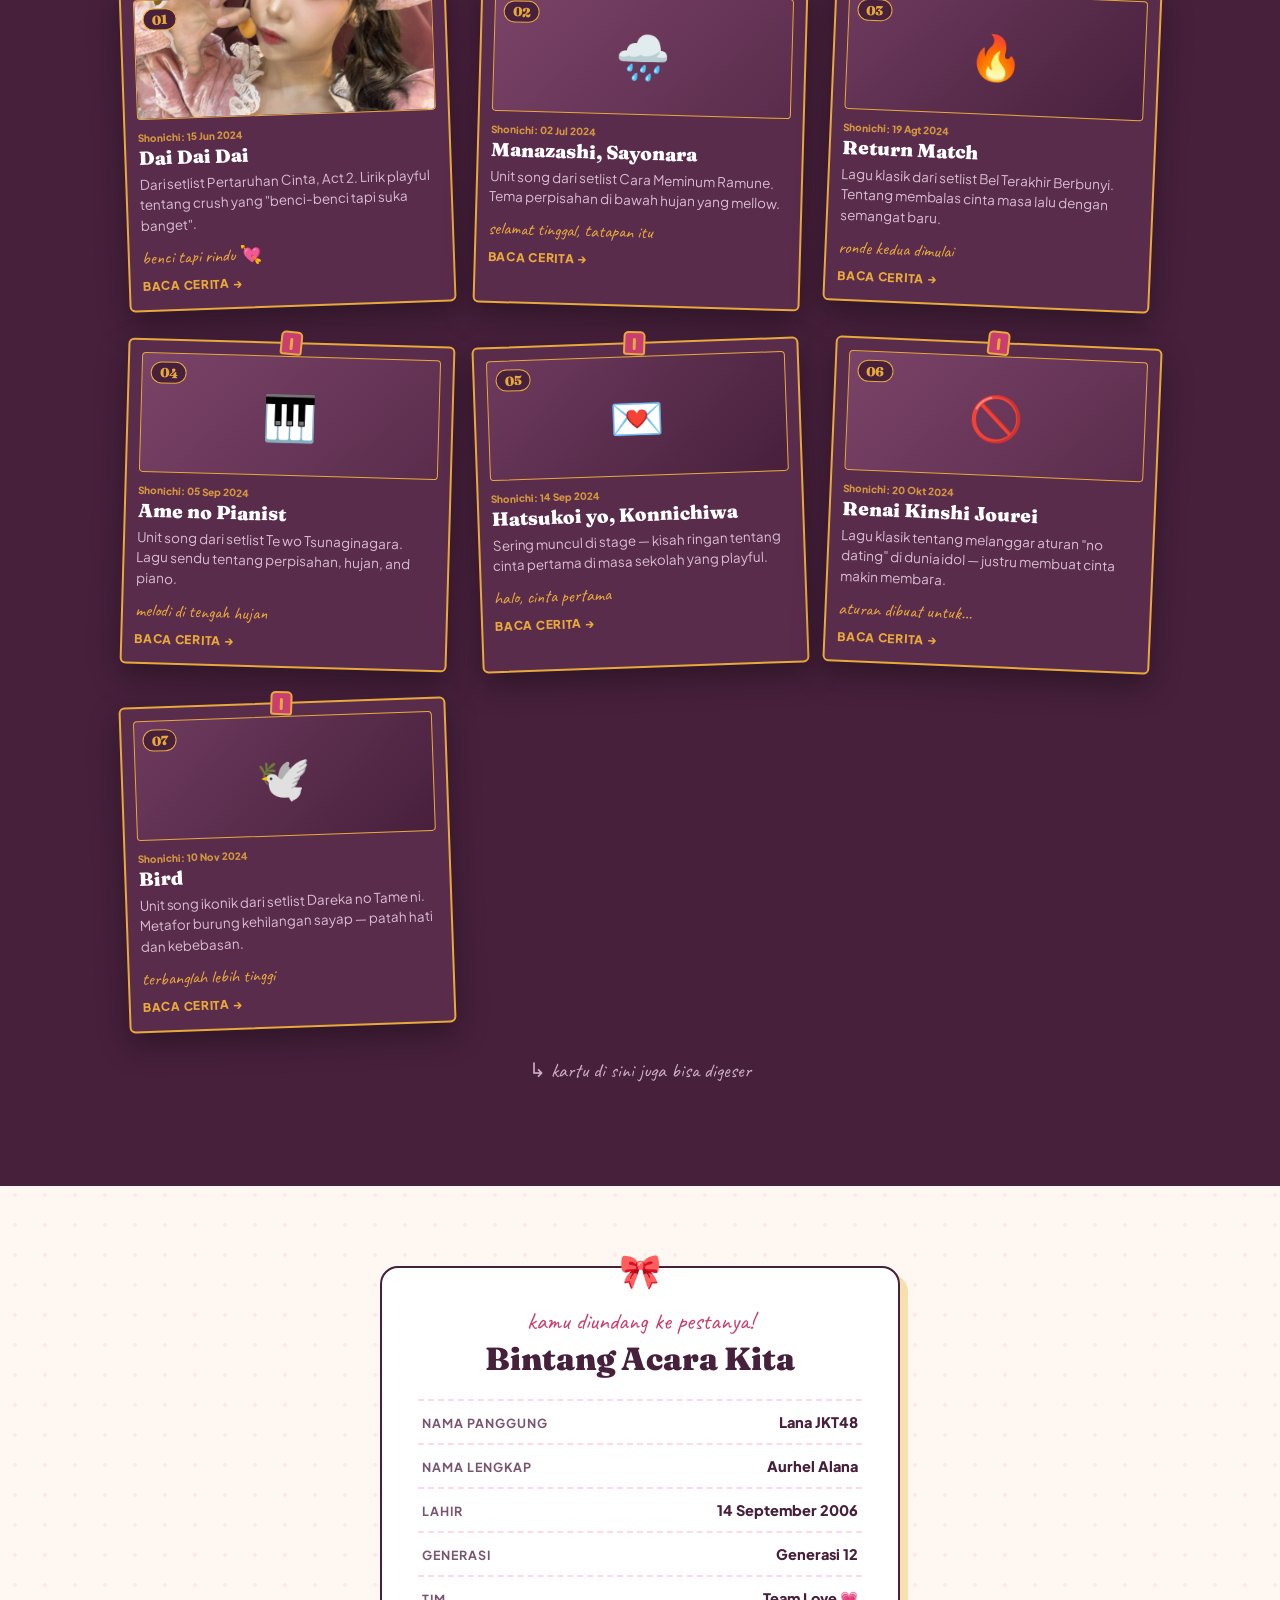
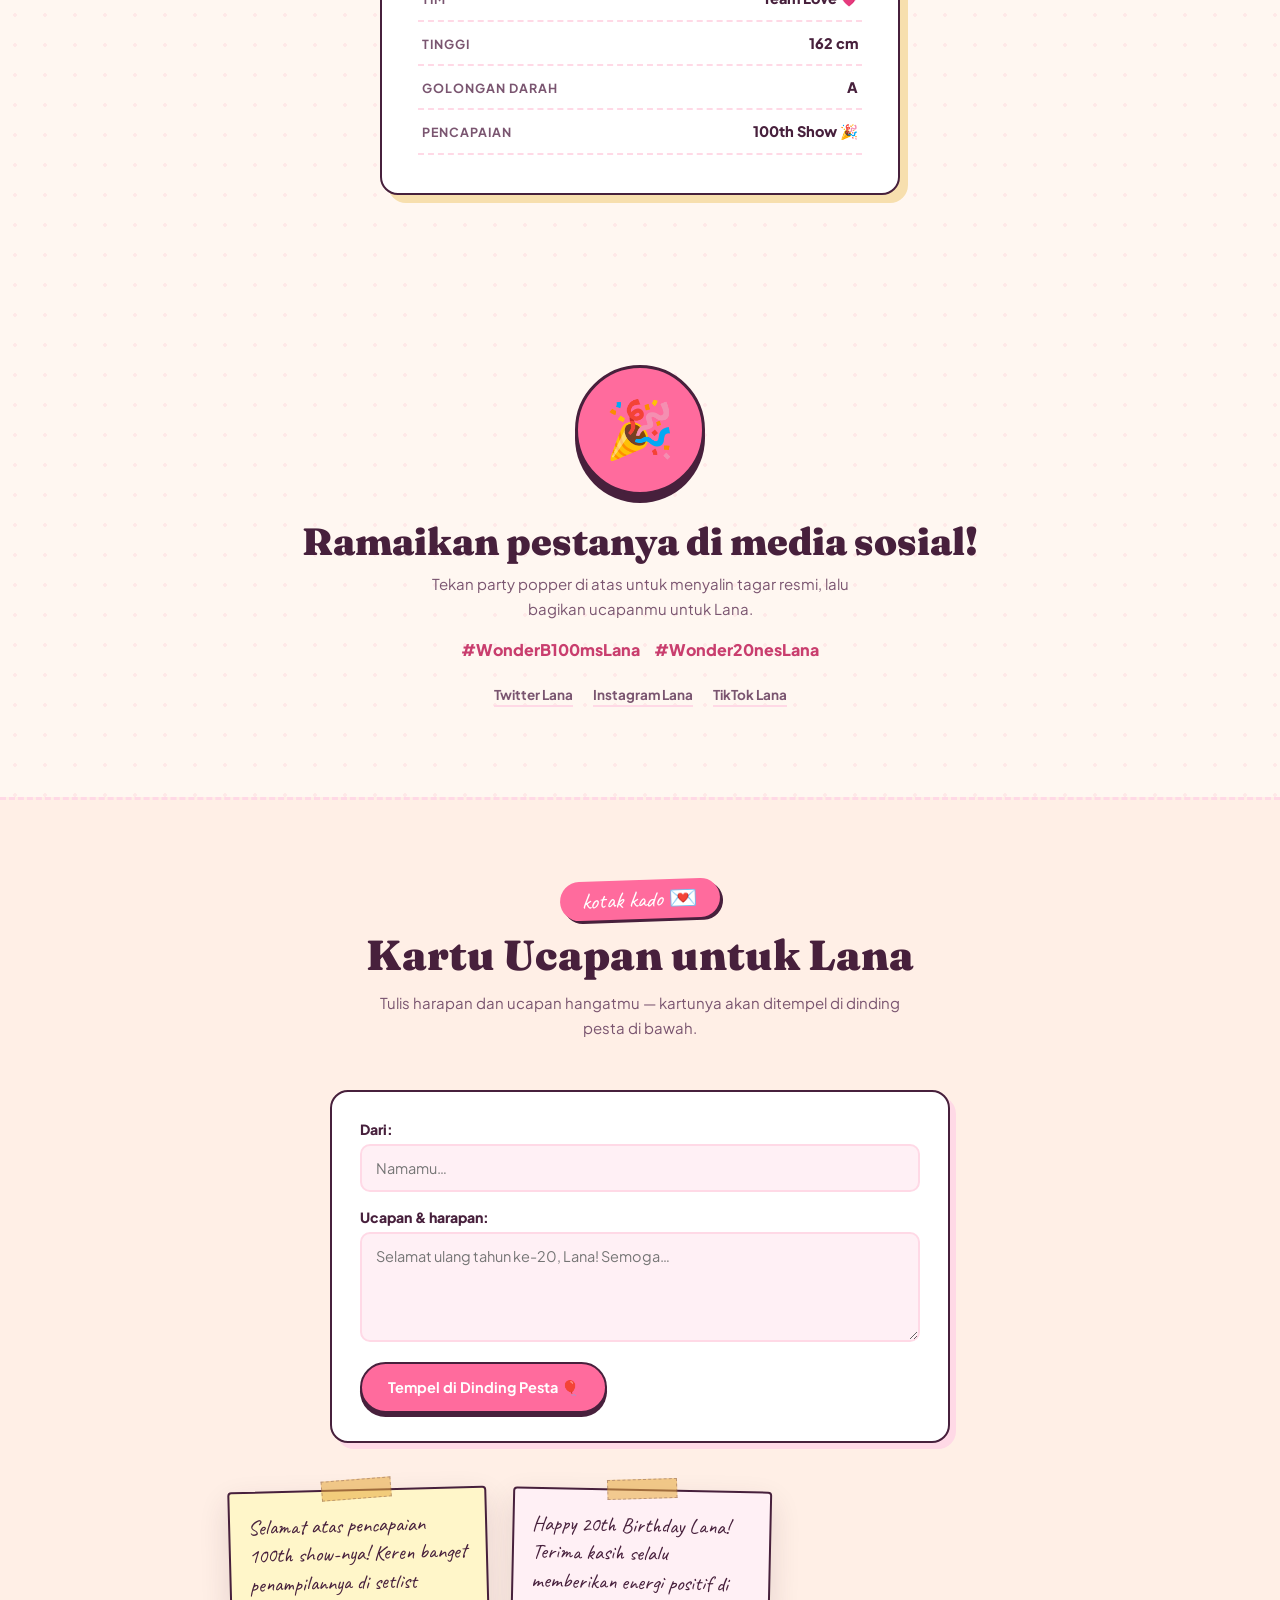
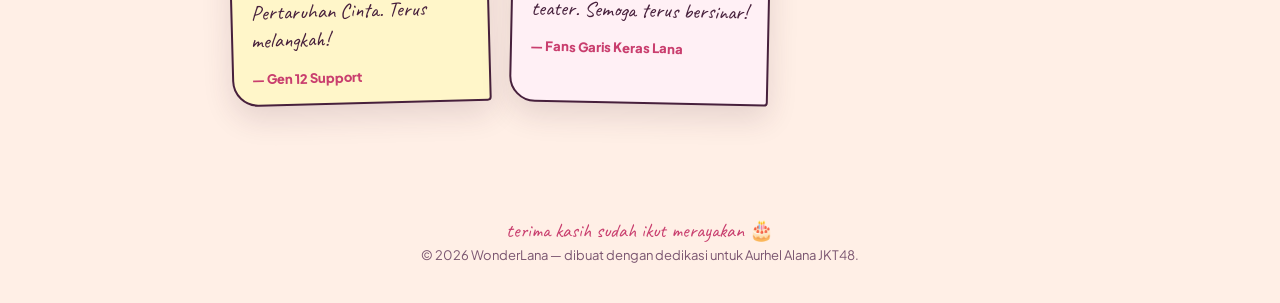
==== commit 57083759: "feat: apply final index_6.html with shonichi dates on cards" ====
--- a/index.html
+++ b/index.html
@@ -551,6 +551,7 @@
       <div class="polaroid" data-drag data-story="aitakatta" role="button" tabindex="0" aria-haspopup="dialog">
         <span class="pin" aria-hidden="true"></span>
         <div class="photo fill-1">🌱<span class="p-num">01</span></div>
+        <div style="font-size:10px; font-weight:800; color:var(--rose); margin-bottom:4px; opacity:0.85;">Shonichi: 18 Des 2023</div>
         <h3>Aitakatta</h3>
         <p>Langkah awal perjalanan penuh semangat bersama sentuhan warna hijau segar.</p>
         <span class="p-caption">"aku ingin bertemu!"</span>
@@ -559,6 +560,7 @@
       <div class="polaroid" data-drag data-story="pajama" role="button" tabindex="0" aria-haspopup="dialog">
         <span class="pin" aria-hidden="true"></span>
         <div class="photo fill-2">🌙<span class="p-num">02</span></div>
+        <div style="font-size:10px; font-weight:800; color:var(--rose); margin-bottom:4px; opacity:0.85;">Shonichi: 31 Mei 2024</div>
         <h3>Pajama Drive</h3>
         <p>Energi teater masa muda yang membakar semangat penonton dengan koreografi lincah.</p>
         <span class="p-caption">energi tanpa habis ⚡</span>
@@ -567,6 +569,7 @@
       <div class="polaroid" data-drag data-story="ramune" role="button" tabindex="0" aria-haspopup="dialog">
         <span class="pin" aria-hidden="true"></span>
         <div class="photo fill-3">🥤<span class="p-num">03</span></div>
+        <div style="font-size:10px; font-weight:800; color:var(--rose); margin-bottom:4px; opacity:0.85;">Shonichi: 25 Mei 2024</div>
         <h3>Ramune no Nomikata</h3>
         <p>Kesegaran manis tiada tara, menggambarkan keceriaan musim panas yang menyenangkan.</p>
         <span class="p-caption">semanis ramune 🍬</span>
@@ -575,6 +578,7 @@
       <div class="polaroid" data-drag data-story="rkj" role="button" tabindex="0" aria-haspopup="dialog">
         <span class="pin" aria-hidden="true"></span>
         <div class="photo fill-1">📜<span class="p-num">04</span></div>
+        <div style="font-size:10px; font-weight:800; color:var(--rose); margin-bottom:4px; opacity:0.85;">Shonichi: 12 Jan 2024</div>
         <h3>RKJ</h3>
         <p>Renai Kinshi Jourei. Disiplin panggung membawakan aturan anti cinta yang legendaris.</p>
         <span class="p-caption">aturan yang legendaris</span>
@@ -583,6 +587,7 @@
       <div class="polaroid" data-drag data-story="twt" role="button" tabindex="0" aria-haspopup="dialog">
         <span class="pin" aria-hidden="true"></span>
         <div class="photo fill-2">🤝<span class="p-num">05</span></div>
+        <div style="font-size:10px; font-weight:800; color:var(--rose); margin-bottom:4px; opacity:0.85;">Shonichi: 23 Feb 2024</div>
         <h3>TwT</h3>
         <p>Te wo Tsunaginagara. Kehangatan persahabatan sejati sambil menggenggam tangan erat fans.</p>
         <span class="p-caption">genggam tanganku 💞</span>
@@ -591,6 +596,7 @@
       <div class="polaroid" data-drag data-story="percin" role="button" tabindex="0" aria-haspopup="dialog">
         <span class="pin" aria-hidden="true"></span>
         <div class="photo fill-3">🎭<span class="p-num">06</span></div>
+        <div style="font-size:10px; font-weight:800; color:var(--rose); margin-bottom:4px; opacity:0.85;">Shonichi: 10 Apr 2024</div>
         <h3>Percin</h3>
         <p>Pertaruhan Cinta. Dedikasi tulus mengekspresikan emosi panggung yang mendalam.</p>
         <span class="p-caption">dari hati, untuk panggung</span>
@@ -599,6 +605,7 @@
       <div class="polaroid" data-drag data-story="itadaki" role="button" tabindex="0" aria-haspopup="dialog">
         <span class="pin" aria-hidden="true"></span>
         <div class="photo fill-1">⛰️<span class="p-num">07</span></div>
+        <div style="font-size:10px; font-weight:800; color:var(--rose); margin-bottom:4px; opacity:0.85;">Shonichi: 11 Mei 2024</div>
         <h3>Itadaki</h3>
         <p>Mendaki Bukit. Bersama-sama mendaki rintangan teater demi menggapai puncak impian teratas.</p>
         <span class="p-caption">menuju puncak! 🏔️</span>
@@ -625,6 +632,7 @@
           <img src="daidaidai.jpg" alt="Lana JKT48" onerror="this.remove()">
           <span class="p-num">01</span>
         </div>
+        <div style="font-size:10px; font-weight:800; color:var(--gold); margin-bottom:4px; opacity:0.85;">Shonichi: 15 Jun 2024</div>
         <h3>Dai Dai Dai</h3>
         <p>Dari setlist Pertaruhan Cinta, Act 2. Lirik playful tentang crush yang "benci-benci tapi suka banget".</p>
         <span class="p-caption">benci tapi rindu 💘</span>
@@ -633,6 +641,7 @@
       <div class="polaroid" data-drag data-story="manazashi" role="button" tabindex="0" aria-haspopup="dialog">
         <span class="pin" aria-hidden="true"></span>
         <div class="photo fill-m2">🌧️<span class="p-num">02</span></div>
+        <div style="font-size:10px; font-weight:800; color:var(--gold); margin-bottom:4px; opacity:0.85;">Shonichi: 02 Jul 2024</div>
         <h3>Manazashi, Sayonara</h3>
         <p>Unit song dari setlist Cara Meminum Ramune. Tema perpisahan di bawah hujan yang mellow.</p>
         <span class="p-caption">selamat tinggal, tatapan itu</span>
@@ -641,6 +650,7 @@
       <div class="polaroid" data-drag data-story="returnmatch" role="button" tabindex="0" aria-haspopup="dialog">
         <span class="pin" aria-hidden="true"></span>
         <div class="photo fill-m1">🔥<span class="p-num">03</span></div>
+        <div style="font-size:10px; font-weight:800; color:var(--gold); margin-bottom:4px; opacity:0.85;">Shonichi: 19 Agt 2024</div>
         <h3>Return Match</h3>
         <p>Lagu klasik dari setlist Bel Terakhir Berbunyi. Tentang membalas cinta masa lalu dengan semangat baru.</p>
         <span class="p-caption">ronde kedua dimulai</span>
@@ -649,14 +659,16 @@
       <div class="polaroid" data-drag data-story="amenopianist" role="button" tabindex="0" aria-haspopup="dialog">
         <span class="pin" aria-hidden="true"></span>
         <div class="photo fill-m2">🎹<span class="p-num">04</span></div>
+        <div style="font-size:10px; font-weight:800; color:var(--gold); margin-bottom:4px; opacity:0.85;">Shonichi: 05 Sep 2024</div>
         <h3>Ame no Pianist</h3>
-        <p>Unit song dari setlist Te wo Tsunaginagara. Lagu sendu tentang perpisahan, hujan, dan piano.</p>
+        <p>Unit song dari setlist Te wo Tsunaginagara. Lagu sendu tentang perpisahan, hujan, and piano.</p>
         <span class="p-caption">melodi di tengah hujan</span>
         <span class="read-more">baca cerita →</span>
       </div>
       <div class="polaroid" data-drag data-story="hatsukoi" role="button" tabindex="0" aria-haspopup="dialog">
         <span class="pin" aria-hidden="true"></span>
         <div class="photo fill-m1">💌<span class="p-num">05</span></div>
+        <div style="font-size:10px; font-weight:800; color:var(--gold); margin-bottom:4px; opacity:0.85;">Shonichi: 14 Sep 2024</div>
         <h3>Hatsukoi yo, Konnichiwa</h3>
         <p>Sering muncul di stage — kisah ringan tentang cinta pertama di masa sekolah yang playful.</p>
         <span class="p-caption">halo, cinta pertama</span>
@@ -665,6 +677,7 @@
       <div class="polaroid" data-drag data-story="renai" role="button" tabindex="0" aria-haspopup="dialog">
         <span class="pin" aria-hidden="true"></span>
         <div class="photo fill-m2">🚫<span class="p-num">06</span></div>
+        <div style="font-size:10px; font-weight:800; color:var(--gold); margin-bottom:4px; opacity:0.85;">Shonichi: 20 Okt 2024</div>
         <h3>Renai Kinshi Jourei</h3>
         <p>Lagu klasik tentang melanggar aturan "no dating" di dunia idol — justru membuat cinta makin membara.</p>
         <span class="p-caption">aturan dibuat untuk…</span>
@@ -673,8 +686,9 @@
       <div class="polaroid" data-drag data-story="bird" role="button" tabindex="0" aria-haspopup="dialog">
         <span class="pin" aria-hidden="true"></span>
         <div class="photo fill-m1">🕊️<span class="p-num">07</span></div>
+        <div style="font-size:10px; font-weight:800; color:var(--gold); margin-bottom:4px; opacity:0.85;">Shonichi: 10 Nov 2024</div>
         <h3>Bird</h3>
-        <p>Unit song ikonik dari setlist Dareka no Tame ni. Metafora burung kehilangan sayap — patah hati dan kebebasan.</p>
+        <p>Unit song ikonik dari setlist Dareka no Tame ni. Metafor burung kehilangan sayap — patah hati dan kebebasan.</p>
         <span class="p-caption">terbanglah lebih tinggi</span>
         <span class="read-more">baca cerita →</span>
       </div>
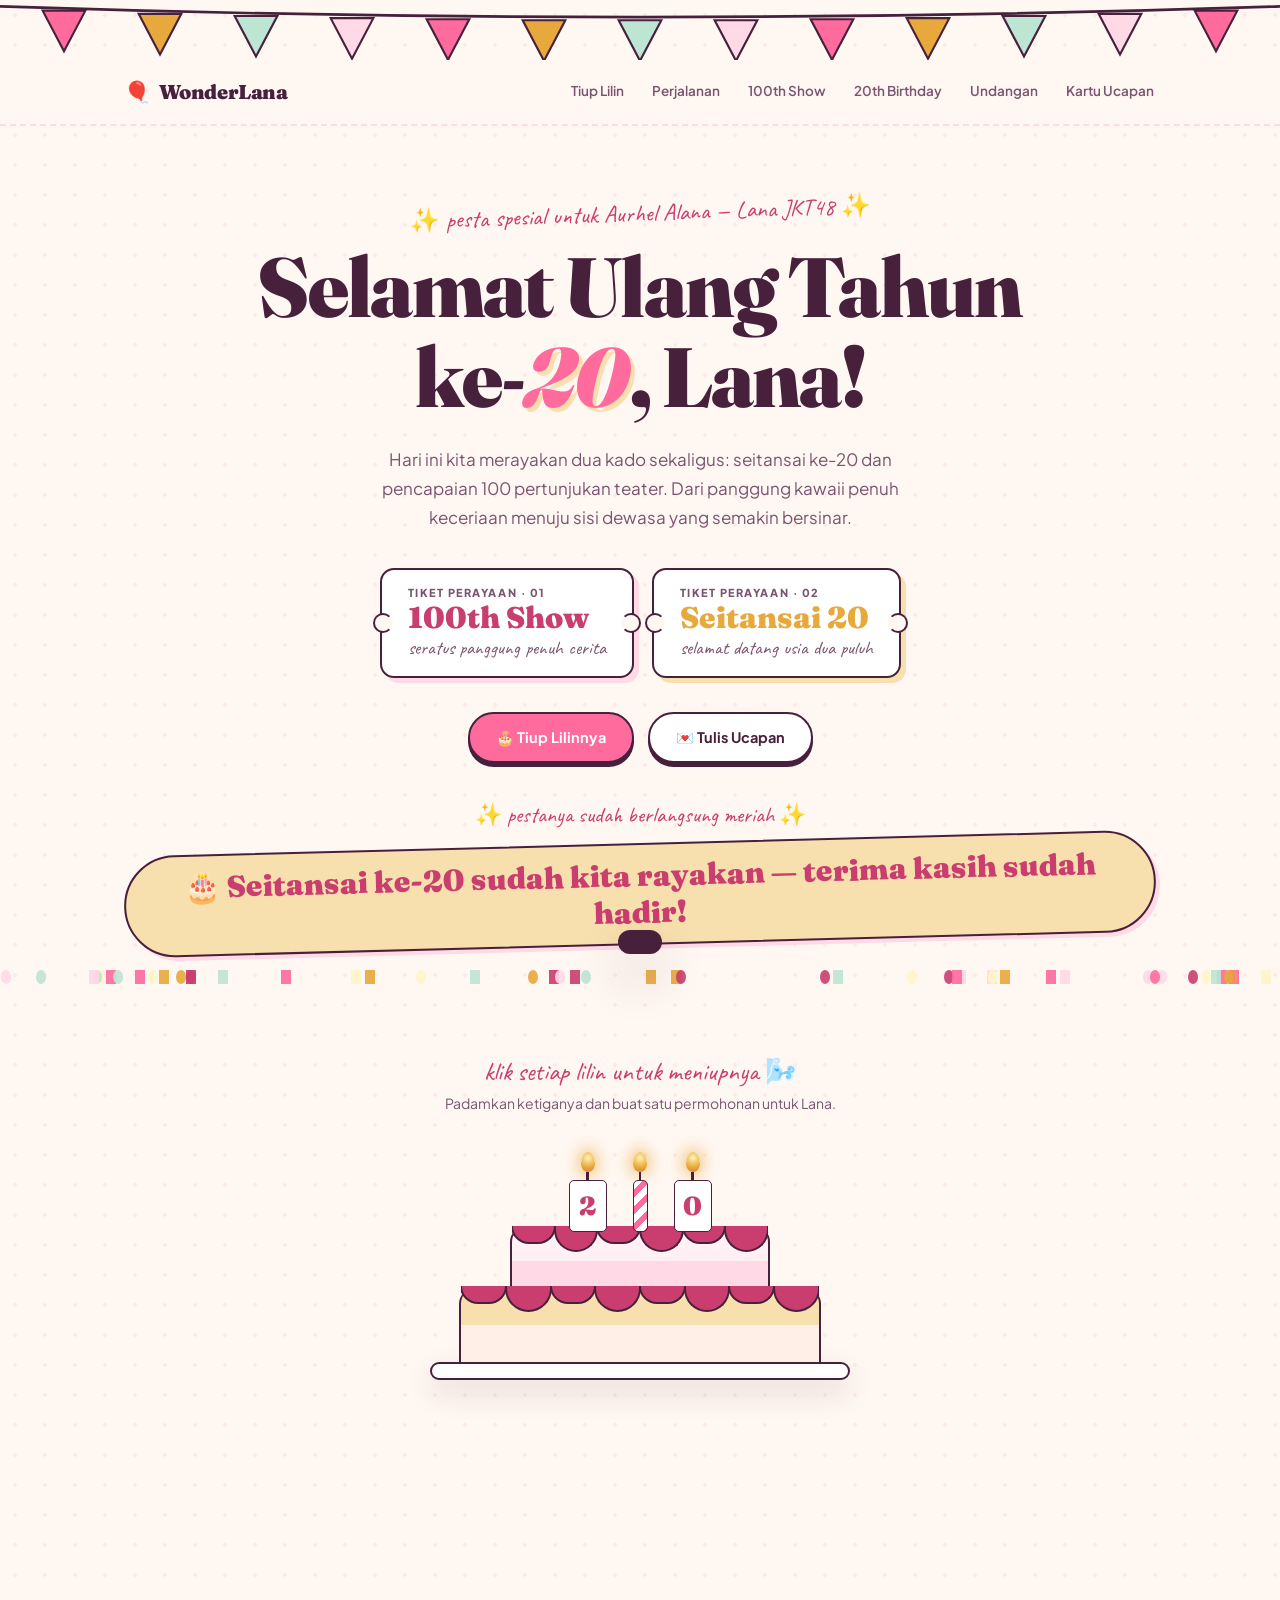
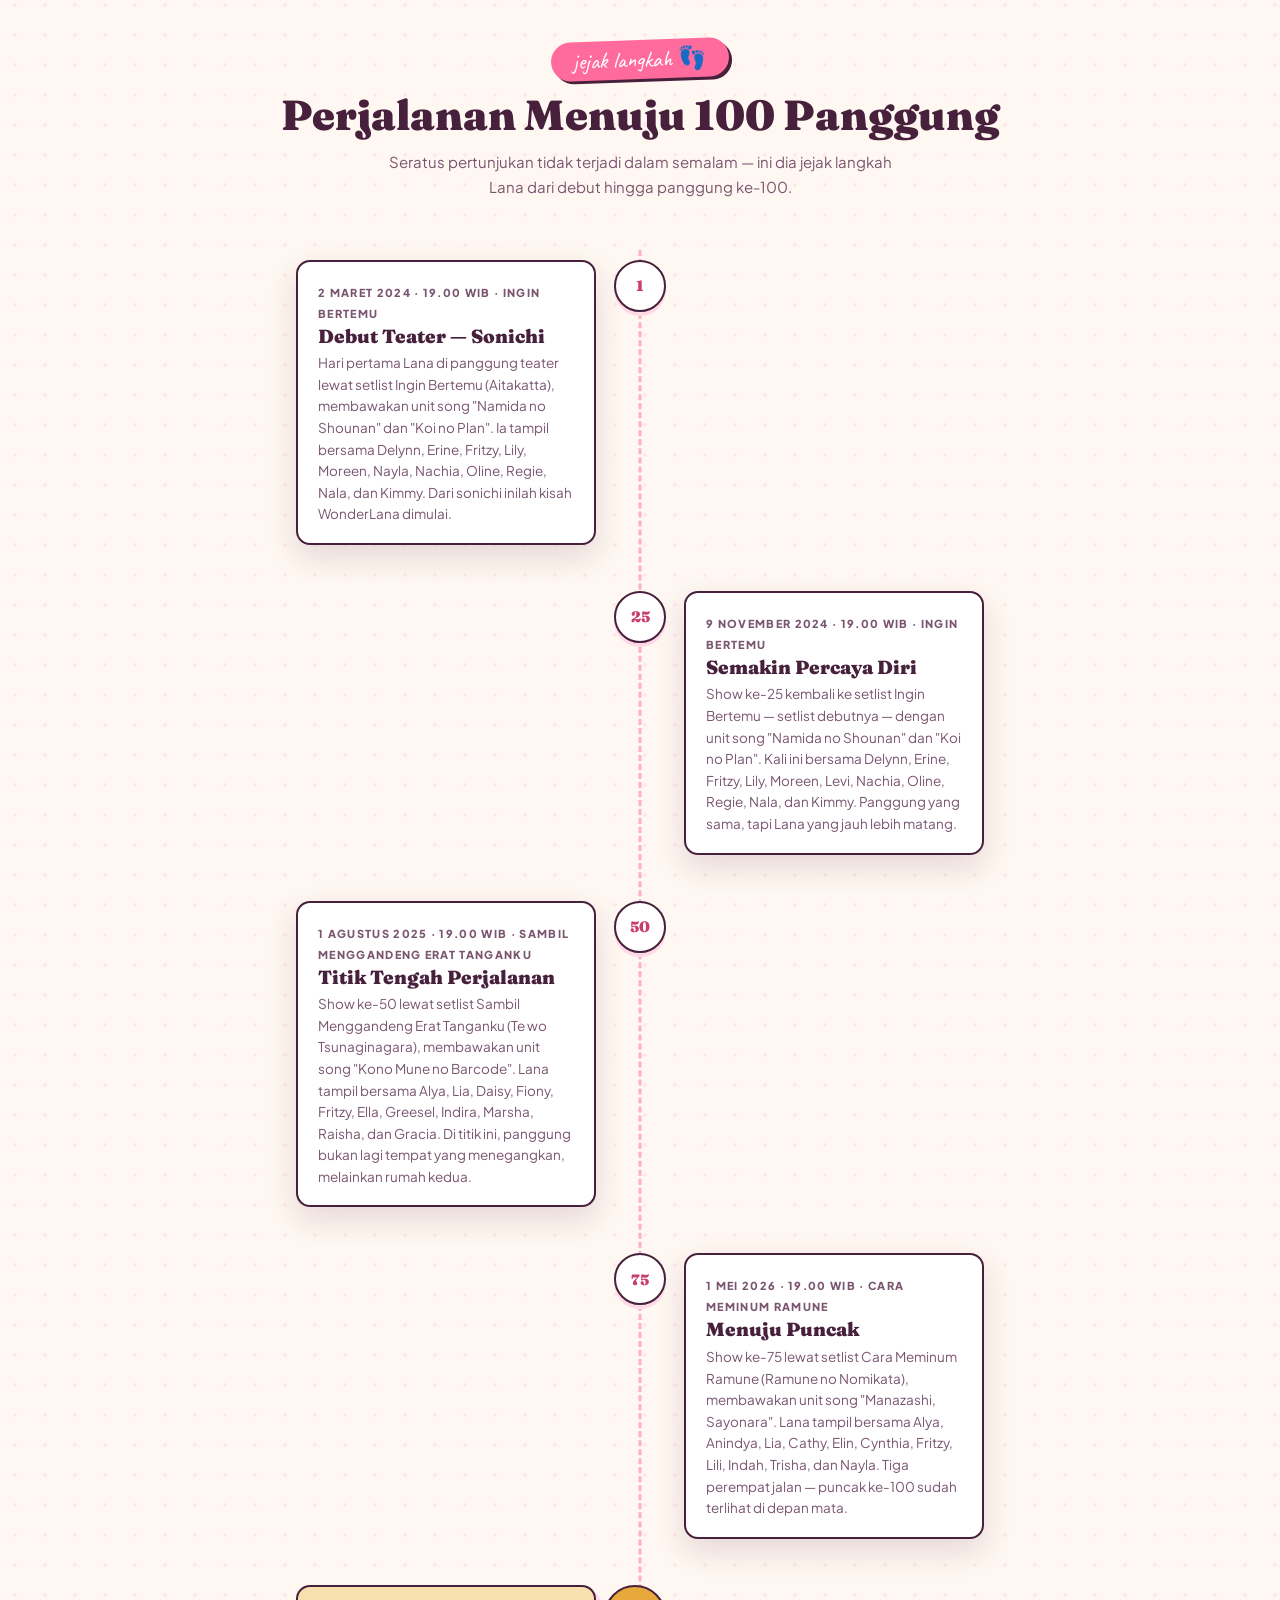
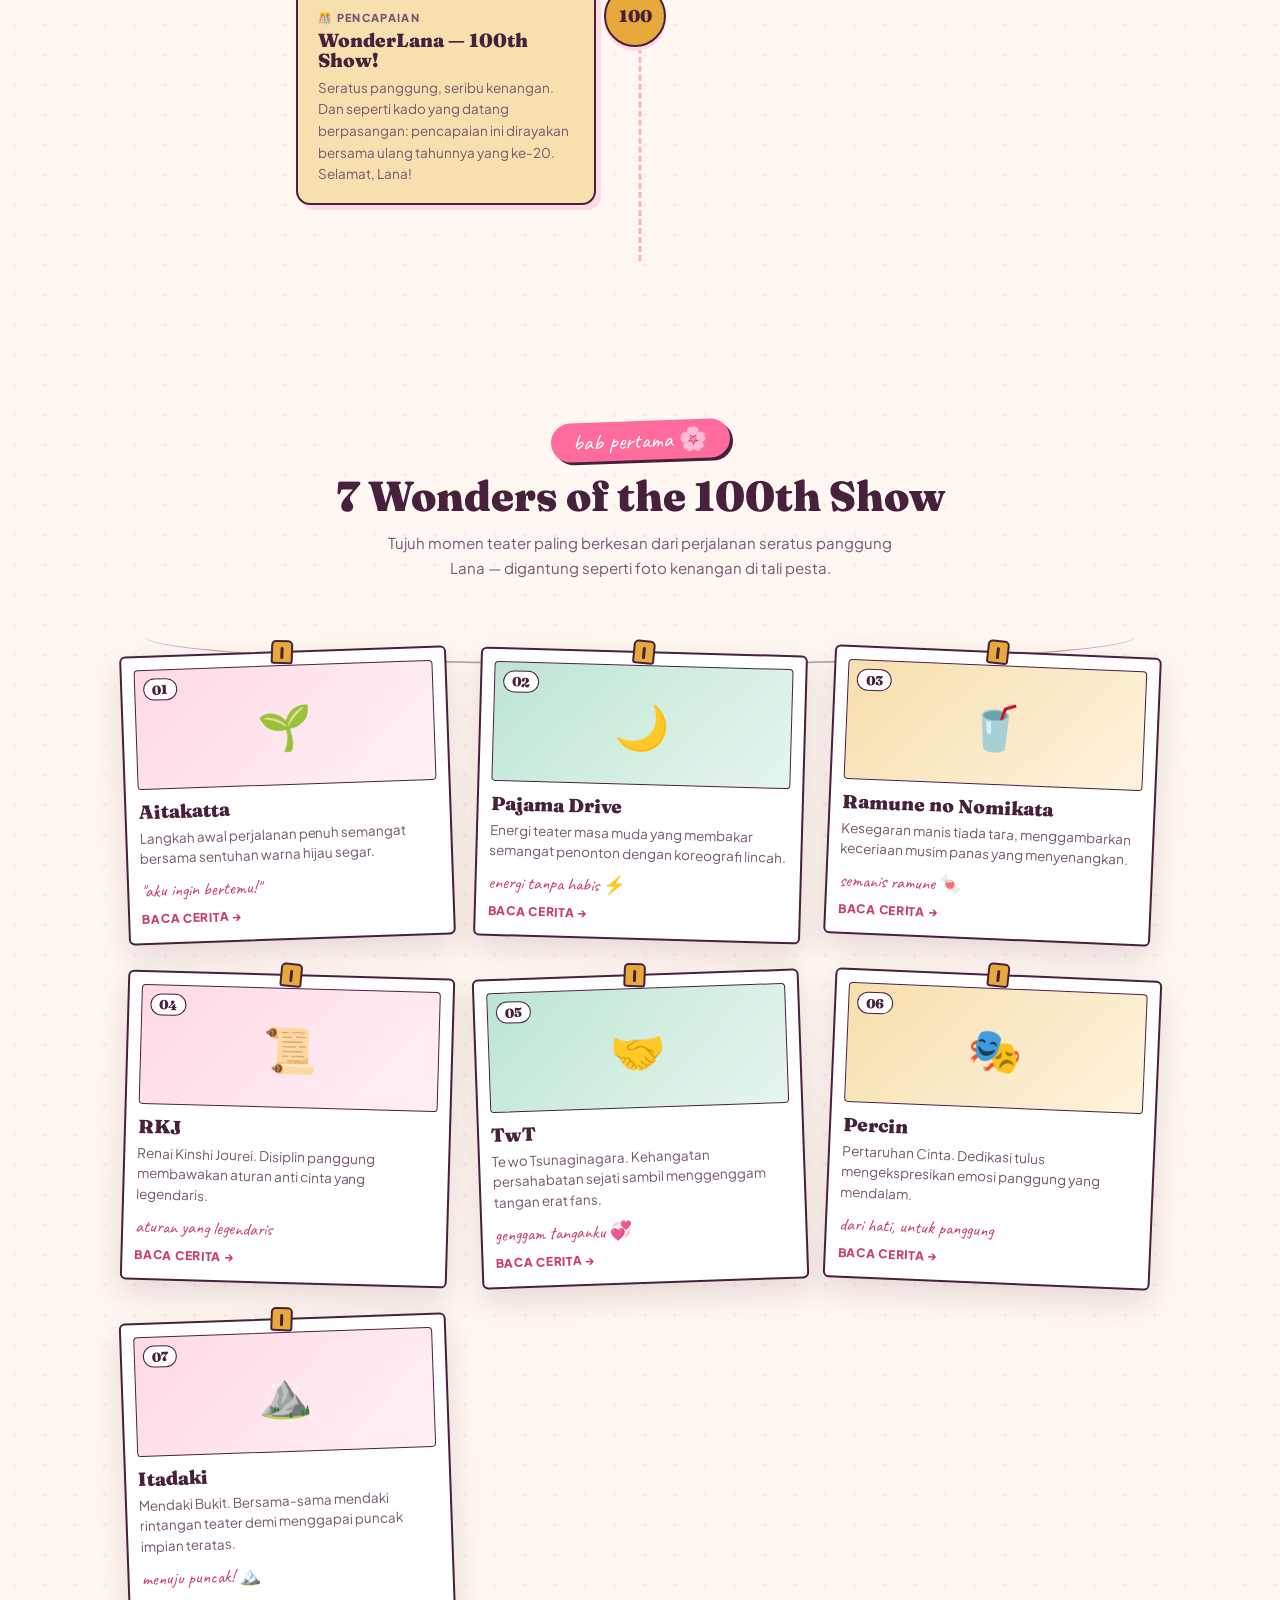
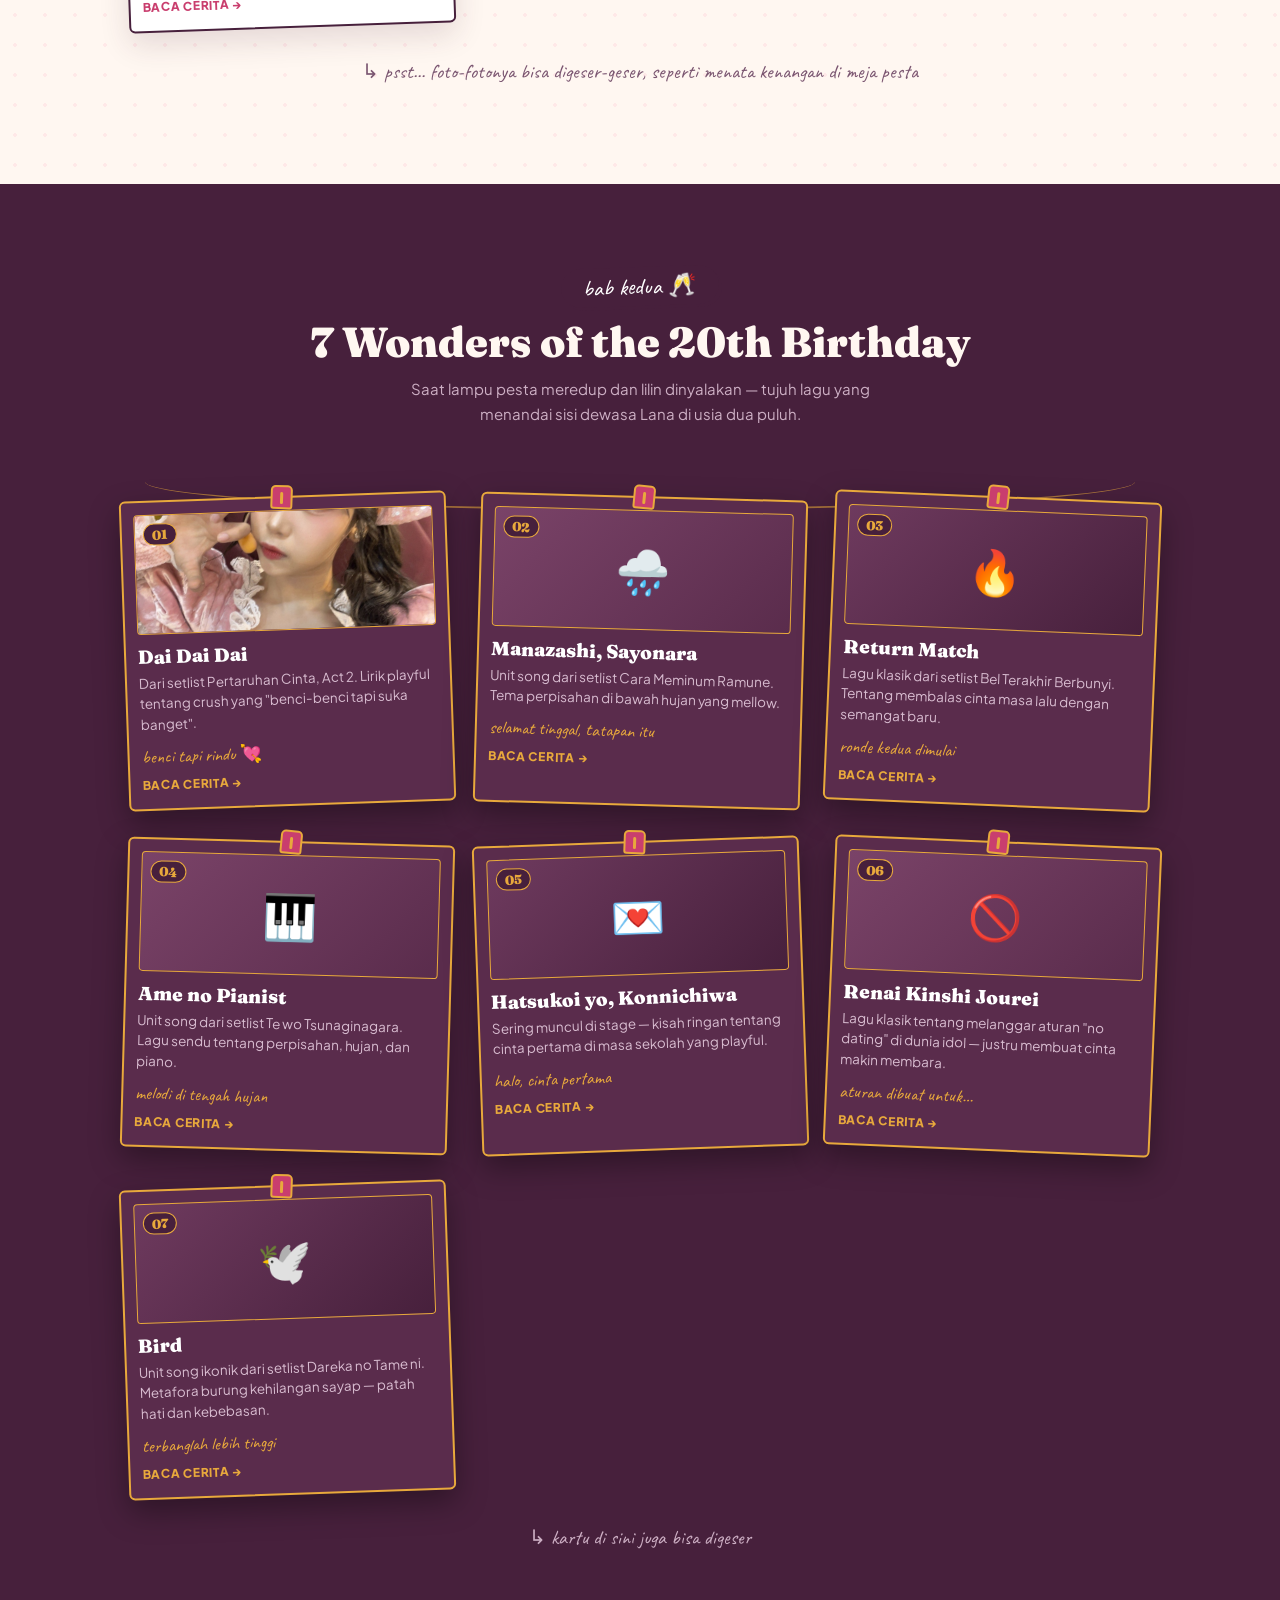
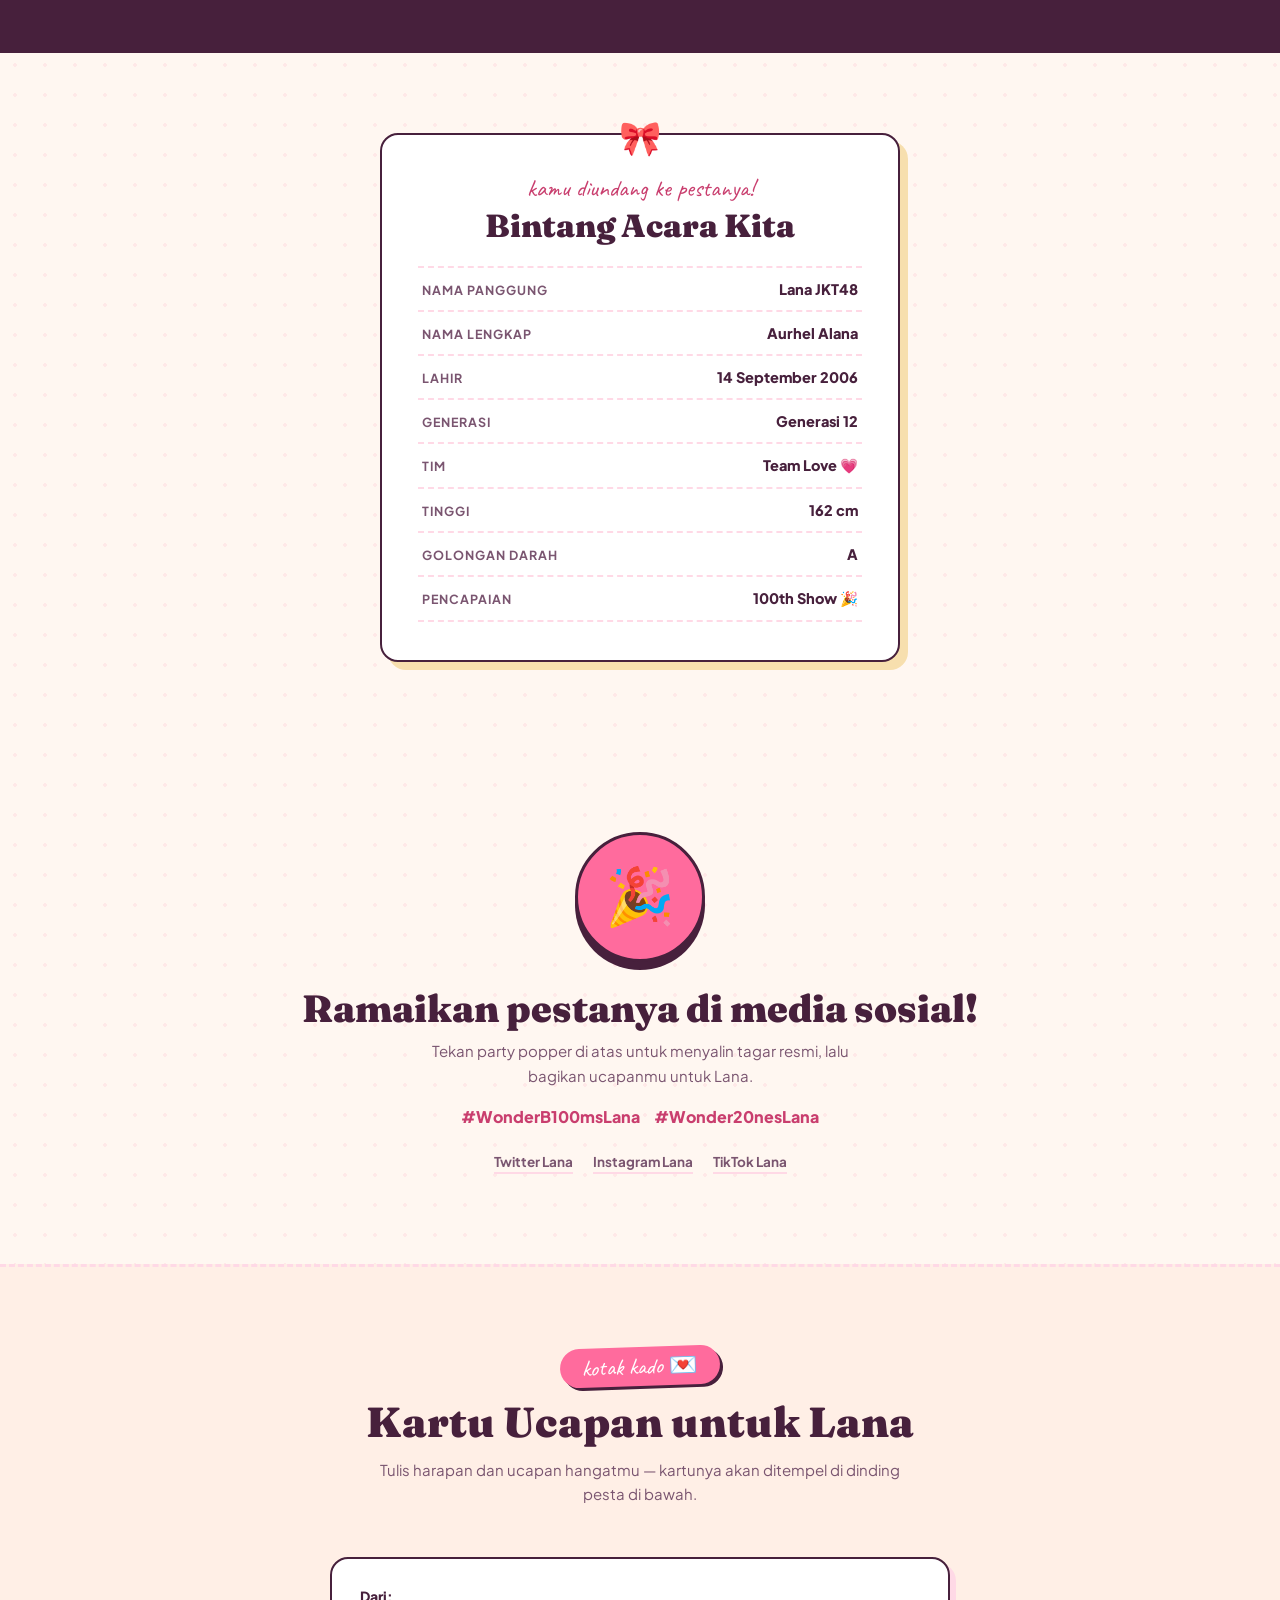
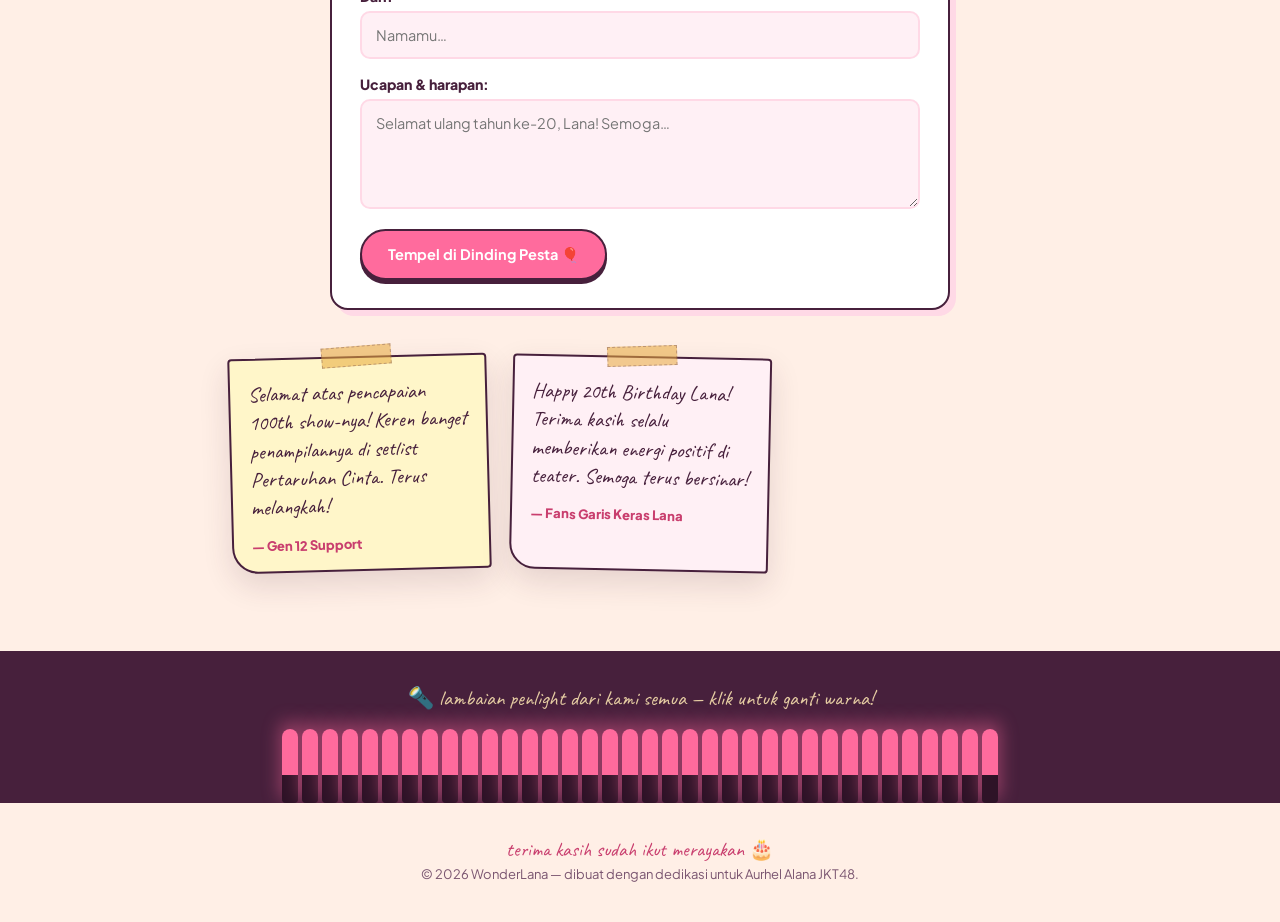
==== commit eb0cd21d: "feat: apply final index_15.html adding countdown, timeline, and interactive penlight wave" ====
--- a/index.html
+++ b/index.html
@@ -428,6 +428,97 @@
   .modal-close:hover{ transform:rotate(90deg); background:var(--pink-soft); }
   .modal.mature-modal .modal-close{ background:var(--plum); border-color:var(--gold); color:var(--gold); }
 
+  /* ---------- COUNTDOWN ---------- */
+  .countdown{ margin-top:38px; }
+  .cd-label{ font-family:'Caveat'; font-size:22px; color:var(--rose); display:block; margin-bottom:14px; }
+  .cd-grid{ display:flex; gap:12px; justify-content:center; flex-wrap:wrap; }
+  .cd-box{
+    background:#fff; border:2.5px solid var(--plum); border-radius:14px;
+    min-width:86px; padding:14px 10px 10px; box-shadow:0 5px 0 var(--plum);
+    position:relative;
+  }
+  .cd-box::before{
+    content:''; position:absolute; top:-7px; left:50%; transform:translateX(-50%);
+    width:26px; height:12px; background:var(--gold); border:2px solid var(--plum); border-radius:4px;
+  }
+  .cd-box b{ display:block; font-family:'Fraunces'; font-weight:900; font-size:34px; color:var(--rose); line-height:1; }
+  .cd-box span{ font-size:10.5px; font-weight:800; letter-spacing:.14em; text-transform:uppercase; color:var(--plum-soft); }
+  .cd-done{
+    display:none; font-family:'Fraunces'; font-weight:900; font-size:clamp(22px,3.4vw,30px);
+    color:var(--rose); background:var(--gold-soft); border:2.5px solid var(--plum);
+    border-radius:999px; padding:12px 30px; transform:rotate(-1.5deg);
+    box-shadow:4px 4px 0 var(--pink-soft);
+  }
+
+  /* ---------- TIMELINE PERJALANAN ---------- */
+  .timeline{ position:relative; max-width:760px; margin:0 auto; padding:10px 0; }
+  .timeline::before{
+    content:''; position:absolute; top:0; bottom:0; left:50%; transform:translateX(-50%);
+    border-left:3px dashed var(--pink); opacity:.5;
+  }
+  .tl-item{ position:relative; width:50%; padding:0 44px 46px 0; }
+  .tl-item:nth-child(even){ margin-left:50%; padding:0 0 46px 44px; text-align:left; }
+  .tl-item:nth-child(odd){ text-align:right; }
+  .tl-pin{
+    position:absolute; top:0; width:52px; height:52px; border-radius:50%;
+    background:#fff; border:2.5px solid var(--plum); z-index:2;
+    display:flex; align-items:center; justify-content:center;
+    font-family:'Fraunces'; font-weight:900; font-size:15px; color:var(--rose);
+    box-shadow:0 4px 0 var(--pink-soft);
+  }
+  .tl-item:nth-child(odd) .tl-pin{ right:-26px; }
+  .tl-item:nth-child(even) .tl-pin{ left:-26px; }
+  .tl-card{
+    display:inline-block; background:#fff; border:2px solid var(--plum); border-radius:14px;
+    padding:18px 20px; box-shadow:var(--shadow); max-width:300px; text-align:left;
+    transition:transform .2s ease, box-shadow .2s ease;
+  }
+  .tl-card:hover{ transform:translateY(-3px); box-shadow:var(--shadow-big); }
+  .tl-card .tl-tag{ font-size:11px; font-weight:800; letter-spacing:.12em; text-transform:uppercase; color:var(--plum-soft); }
+  .tl-card h3{ font-size:19px; font-weight:900; margin:4px 0 6px; }
+  .tl-card p{ font-size:13.5px; line-height:1.6; color:var(--plum-soft); margin:0; }
+  .tl-item.final .tl-pin{ background:var(--gold); color:var(--plum); width:62px; height:62px; font-size:17px; }
+  .tl-item.final .tl-card{ background:var(--gold-soft); box-shadow:5px 5px 0 var(--pink-soft); }
+  @media (max-width:640px){
+    .timeline::before{ left:26px; }
+    .tl-item, .tl-item:nth-child(even){ width:100%; margin-left:0; padding:0 0 40px 62px; text-align:left; }
+    .tl-item:nth-child(odd) .tl-pin, .tl-item:nth-child(even) .tl-pin{ left:0; right:auto; }
+  }
+
+  /* ---------- PENLIGHT WAVE ---------- */
+  .penlight-strip{
+    background:var(--plum); padding:34px 0 0; overflow:hidden; position:relative;
+    border-top:3px solid var(--plum); cursor:pointer; border:none; width:100%; display:block;
+  }
+  .penlight-strip .pl-note{
+    text-align:center; font-family:'Caveat'; font-size:21px; color:var(--gold-soft);
+    margin:0 0 18px; opacity:.9;
+  }
+  .pl-row{ display:flex; justify-content:center; align-items:flex-end; gap:4px; }
+  .penlight{
+    width:16px; height:74px; border-radius:8px 8px 4px 4px; position:relative; flex:0 0 auto;
+    transform-origin:50% 100%;
+    animation: wave 1.6s ease-in-out infinite alternate;
+    background:linear-gradient(var(--pl-glow, var(--pink)) 62%, #2E1327 62%);
+    box-shadow:0 -6px 18px 2px var(--pl-shadow, rgba(255,107,157,0.45));
+    transition:background .4s ease, box-shadow .4s ease;
+  }
+  @keyframes wave{
+    from{ transform:rotate(-16deg); }
+    to{ transform:rotate(16deg); }
+  }
+  .penlight-strip.gold-mode .penlight{
+    background:linear-gradient(var(--gold) 62%, #2E1327 62%);
+    box-shadow:0 -6px 18px 2px rgba(232,169,60,0.5);
+  }
+  .penlight-strip.mint-mode .penlight{
+    background:linear-gradient(var(--mint) 62%, #2E1327 62%);
+    box-shadow:0 -6px 18px 2px rgba(189,229,211,0.5);
+  }
+  @media (prefers-reduced-motion: reduce){
+    .penlight{ animation:none; transform:rotate(0); }
+  }
+
   footer{
     text-align:center; padding:34px 0 40px; font-size:13px; color:var(--plum-soft);
     background:var(--cream-2);
@@ -469,6 +560,7 @@
     <div class="brand"><span class="balloon">🎈</span> WonderLana</div>
     <div class="navlinks">
       <a href="#cake">Tiup Lilin</a>
+      <a href="#journey">Perjalanan</a>
       <a href="#wonders100">100th Show</a>
       <a href="#wonders20">20th Birthday</a>
       <a href="#invite">Undangan</a>
@@ -499,6 +591,17 @@
     <div class="hero-cta">
       <a class="btn btn-primary" href="#cake">🎂 Tiup Lilinnya</a>
       <a class="btn" href="#wishes">💌 Tulis Ucapan</a>
+    </div>
+
+    <div class="countdown" id="countdown">
+      <span class="cd-label">⏳ menghitung hari menuju seitansai ke-20…</span>
+      <div class="cd-grid" id="cdGrid">
+        <div class="cd-box"><b id="cdD">0</b><span>Hari</span></div>
+        <div class="cd-box"><b id="cdH">0</b><span>Jam</span></div>
+        <div class="cd-box"><b id="cdM">0</b><span>Menit</span></div>
+        <div class="cd-box"><b id="cdS">0</b><span>Detik</span></div>
+      </div>
+      <div class="cd-done" id="cdDone">🎉 Hari ini pestanya! Selamat ulang tahun ke-20, Lana! 🎉</div>
     </div>
   </div>
 </header>
@@ -538,6 +641,59 @@
   </div>
 </section>
 
+<!-- ================= TIMELINE PERJALANAN ================= -->
+<section class="section" id="journey">
+  <div class="wrap">
+    <div class="section-head">
+      <span class="ribbon">jejak langkah 👣</span>
+      <h2>Perjalanan Menuju 100 Panggung</h2>
+      <p>Seratus pertunjukan tidak terjadi dalam semalam — ini dia jejak langkah Lana dari debut hingga panggung ke-100.</p>
+    </div>
+    <div class="timeline">
+      <div class="tl-item">
+        <span class="tl-pin">1</span>
+        <div class="tl-card">
+          <span class="tl-tag">2 Maret 2024 · 19.00 WIB · Ingin Bertemu</span>
+          <h3>Debut Teater — Sonichi</h3>
+          <p>Hari pertama Lana di panggung teater lewat setlist Ingin Bertemu (Aitakatta), membawakan unit song "Namida no Shounan" dan "Koi no Plan". Ia tampil bersama Delynn, Erine, Fritzy, Lily, Moreen, Nayla, Nachia, Oline, Regie, Nala, dan Kimmy. Dari sonichi inilah kisah WonderLana dimulai.</p>
+        </div>
+      </div>
+      <div class="tl-item">
+        <span class="tl-pin">25</span>
+        <div class="tl-card">
+          <span class="tl-tag">9 November 2024 · 19.00 WIB · Ingin Bertemu</span>
+          <h3>Semakin Percaya Diri</h3>
+          <p>Show ke-25 kembali ke setlist Ingin Bertemu — setlist debutnya — dengan unit song "Namida no Shounan" dan "Koi no Plan". Kali ini bersama Delynn, Erine, Fritzy, Lily, Moreen, Levi, Nachia, Oline, Regie, Nala, dan Kimmy. Panggung yang sama, tapi Lana yang jauh lebih matang.</p>
+        </div>
+      </div>
+      <div class="tl-item">
+        <span class="tl-pin">50</span>
+        <div class="tl-card">
+          <span class="tl-tag">1 Agustus 2025 · 19.00 WIB · Sambil Menggandeng Erat Tanganku</span>
+          <h3>Titik Tengah Perjalanan</h3>
+          <p>Show ke-50 lewat setlist Sambil Menggandeng Erat Tanganku (Te wo Tsunaginagara), membawakan unit song "Kono Mune no Barcode". Lana tampil bersama Alya, Lia, Daisy, Fiony, Fritzy, Ella, Greesel, Indira, Marsha, Raisha, dan Gracia. Di titik ini, panggung bukan lagi tempat yang menegangkan, melainkan rumah kedua.</p>
+        </div>
+      </div>
+      <div class="tl-item">
+        <span class="tl-pin">75</span>
+        <div class="tl-card">
+          <span class="tl-tag">1 Mei 2026 · 19.00 WIB · Cara Meminum Ramune</span>
+          <h3>Menuju Puncak</h3>
+          <p>Show ke-75 lewat setlist Cara Meminum Ramune (Ramune no Nomikata), membawakan unit song "Manazashi, Sayonara". Lana tampil bersama Alya, Anindya, Lia, Cathy, Elin, Cynthia, Fritzy, Lili, Indah, Trisha, dan Nayla. Tiga perempat jalan — puncak ke-100 sudah terlihat di depan mata.</p>
+        </div>
+      </div>
+      <div class="tl-item final">
+        <span class="tl-pin">100</span>
+        <div class="tl-card">
+          <span class="tl-tag">🎊 Pencapaian</span>
+          <h3>WonderLana — 100th Show!</h3>
+          <p>Seratus panggung, seribu kenangan. Dan seperti kado yang datang berpasangan: pencapaian ini dirayakan bersama ulang tahunnya yang ke-20. Selamat, Lana!</p>
+        </div>
+      </div>
+    </div>
+  </div>
+</section>
+
 <!-- ================= 100TH SHOW (KAWAII) ================= -->
 <section class="section" id="wonders100">
   <div class="wrap">
@@ -551,7 +707,6 @@
       <div class="polaroid" data-drag data-story="aitakatta" role="button" tabindex="0" aria-haspopup="dialog">
         <span class="pin" aria-hidden="true"></span>
         <div class="photo fill-1">🌱<span class="p-num">01</span></div>
-        <div style="font-size:10px; font-weight:800; color:var(--rose); margin-bottom:4px; opacity:0.85;">Shonichi: 18 Des 2023</div>
         <h3>Aitakatta</h3>
         <p>Langkah awal perjalanan penuh semangat bersama sentuhan warna hijau segar.</p>
         <span class="p-caption">"aku ingin bertemu!"</span>
@@ -560,7 +715,6 @@
       <div class="polaroid" data-drag data-story="pajama" role="button" tabindex="0" aria-haspopup="dialog">
         <span class="pin" aria-hidden="true"></span>
         <div class="photo fill-2">🌙<span class="p-num">02</span></div>
-        <div style="font-size:10px; font-weight:800; color:var(--rose); margin-bottom:4px; opacity:0.85;">Shonichi: 31 Mei 2024</div>
         <h3>Pajama Drive</h3>
         <p>Energi teater masa muda yang membakar semangat penonton dengan koreografi lincah.</p>
         <span class="p-caption">energi tanpa habis ⚡</span>
@@ -569,7 +723,6 @@
       <div class="polaroid" data-drag data-story="ramune" role="button" tabindex="0" aria-haspopup="dialog">
         <span class="pin" aria-hidden="true"></span>
         <div class="photo fill-3">🥤<span class="p-num">03</span></div>
-        <div style="font-size:10px; font-weight:800; color:var(--rose); margin-bottom:4px; opacity:0.85;">Shonichi: 25 Mei 2024</div>
         <h3>Ramune no Nomikata</h3>
         <p>Kesegaran manis tiada tara, menggambarkan keceriaan musim panas yang menyenangkan.</p>
         <span class="p-caption">semanis ramune 🍬</span>
@@ -578,7 +731,6 @@
       <div class="polaroid" data-drag data-story="rkj" role="button" tabindex="0" aria-haspopup="dialog">
         <span class="pin" aria-hidden="true"></span>
         <div class="photo fill-1">📜<span class="p-num">04</span></div>
-        <div style="font-size:10px; font-weight:800; color:var(--rose); margin-bottom:4px; opacity:0.85;">Shonichi: 12 Jan 2024</div>
         <h3>RKJ</h3>
         <p>Renai Kinshi Jourei. Disiplin panggung membawakan aturan anti cinta yang legendaris.</p>
         <span class="p-caption">aturan yang legendaris</span>
@@ -587,7 +739,6 @@
       <div class="polaroid" data-drag data-story="twt" role="button" tabindex="0" aria-haspopup="dialog">
         <span class="pin" aria-hidden="true"></span>
         <div class="photo fill-2">🤝<span class="p-num">05</span></div>
-        <div style="font-size:10px; font-weight:800; color:var(--rose); margin-bottom:4px; opacity:0.85;">Shonichi: 23 Feb 2024</div>
         <h3>TwT</h3>
         <p>Te wo Tsunaginagara. Kehangatan persahabatan sejati sambil menggenggam tangan erat fans.</p>
         <span class="p-caption">genggam tanganku 💞</span>
@@ -596,7 +747,6 @@
       <div class="polaroid" data-drag data-story="percin" role="button" tabindex="0" aria-haspopup="dialog">
         <span class="pin" aria-hidden="true"></span>
         <div class="photo fill-3">🎭<span class="p-num">06</span></div>
-        <div style="font-size:10px; font-weight:800; color:var(--rose); margin-bottom:4px; opacity:0.85;">Shonichi: 10 Apr 2024</div>
         <h3>Percin</h3>
         <p>Pertaruhan Cinta. Dedikasi tulus mengekspresikan emosi panggung yang mendalam.</p>
         <span class="p-caption">dari hati, untuk panggung</span>
@@ -605,7 +755,6 @@
       <div class="polaroid" data-drag data-story="itadaki" role="button" tabindex="0" aria-haspopup="dialog">
         <span class="pin" aria-hidden="true"></span>
         <div class="photo fill-1">⛰️<span class="p-num">07</span></div>
-        <div style="font-size:10px; font-weight:800; color:var(--rose); margin-bottom:4px; opacity:0.85;">Shonichi: 11 Mei 2024</div>
         <h3>Itadaki</h3>
         <p>Mendaki Bukit. Bersama-sama mendaki rintangan teater demi menggapai puncak impian teratas.</p>
         <span class="p-caption">menuju puncak! 🏔️</span>
@@ -632,7 +781,6 @@
           <img src="daidaidai.jpg" alt="Lana JKT48" onerror="this.remove()">
           <span class="p-num">01</span>
         </div>
-        <div style="font-size:10px; font-weight:800; color:var(--gold); margin-bottom:4px; opacity:0.85;">Shonichi: 15 Jun 2024</div>
         <h3>Dai Dai Dai</h3>
         <p>Dari setlist Pertaruhan Cinta, Act 2. Lirik playful tentang crush yang "benci-benci tapi suka banget".</p>
         <span class="p-caption">benci tapi rindu 💘</span>
@@ -641,7 +789,6 @@
       <div class="polaroid" data-drag data-story="manazashi" role="button" tabindex="0" aria-haspopup="dialog">
         <span class="pin" aria-hidden="true"></span>
         <div class="photo fill-m2">🌧️<span class="p-num">02</span></div>
-        <div style="font-size:10px; font-weight:800; color:var(--gold); margin-bottom:4px; opacity:0.85;">Shonichi: 02 Jul 2024</div>
         <h3>Manazashi, Sayonara</h3>
         <p>Unit song dari setlist Cara Meminum Ramune. Tema perpisahan di bawah hujan yang mellow.</p>
         <span class="p-caption">selamat tinggal, tatapan itu</span>
@@ -650,7 +797,6 @@
       <div class="polaroid" data-drag data-story="returnmatch" role="button" tabindex="0" aria-haspopup="dialog">
         <span class="pin" aria-hidden="true"></span>
         <div class="photo fill-m1">🔥<span class="p-num">03</span></div>
-        <div style="font-size:10px; font-weight:800; color:var(--gold); margin-bottom:4px; opacity:0.85;">Shonichi: 19 Agt 2024</div>
         <h3>Return Match</h3>
         <p>Lagu klasik dari setlist Bel Terakhir Berbunyi. Tentang membalas cinta masa lalu dengan semangat baru.</p>
         <span class="p-caption">ronde kedua dimulai</span>
@@ -659,16 +805,14 @@
       <div class="polaroid" data-drag data-story="amenopianist" role="button" tabindex="0" aria-haspopup="dialog">
         <span class="pin" aria-hidden="true"></span>
         <div class="photo fill-m2">🎹<span class="p-num">04</span></div>
-        <div style="font-size:10px; font-weight:800; color:var(--gold); margin-bottom:4px; opacity:0.85;">Shonichi: 05 Sep 2024</div>
         <h3>Ame no Pianist</h3>
-        <p>Unit song dari setlist Te wo Tsunaginagara. Lagu sendu tentang perpisahan, hujan, and piano.</p>
+        <p>Unit song dari setlist Te wo Tsunaginagara. Lagu sendu tentang perpisahan, hujan, dan piano.</p>
         <span class="p-caption">melodi di tengah hujan</span>
         <span class="read-more">baca cerita →</span>
       </div>
       <div class="polaroid" data-drag data-story="hatsukoi" role="button" tabindex="0" aria-haspopup="dialog">
         <span class="pin" aria-hidden="true"></span>
         <div class="photo fill-m1">💌<span class="p-num">05</span></div>
-        <div style="font-size:10px; font-weight:800; color:var(--gold); margin-bottom:4px; opacity:0.85;">Shonichi: 14 Sep 2024</div>
         <h3>Hatsukoi yo, Konnichiwa</h3>
         <p>Sering muncul di stage — kisah ringan tentang cinta pertama di masa sekolah yang playful.</p>
         <span class="p-caption">halo, cinta pertama</span>
@@ -677,7 +821,6 @@
       <div class="polaroid" data-drag data-story="renai" role="button" tabindex="0" aria-haspopup="dialog">
         <span class="pin" aria-hidden="true"></span>
         <div class="photo fill-m2">🚫<span class="p-num">06</span></div>
-        <div style="font-size:10px; font-weight:800; color:var(--gold); margin-bottom:4px; opacity:0.85;">Shonichi: 20 Okt 2024</div>
         <h3>Renai Kinshi Jourei</h3>
         <p>Lagu klasik tentang melanggar aturan "no dating" di dunia idol — justru membuat cinta makin membara.</p>
         <span class="p-caption">aturan dibuat untuk…</span>
@@ -686,9 +829,8 @@
       <div class="polaroid" data-drag data-story="bird" role="button" tabindex="0" aria-haspopup="dialog">
         <span class="pin" aria-hidden="true"></span>
         <div class="photo fill-m1">🕊️<span class="p-num">07</span></div>
-        <div style="font-size:10px; font-weight:800; color:var(--gold); margin-bottom:4px; opacity:0.85;">Shonichi: 10 Nov 2024</div>
         <h3>Bird</h3>
-        <p>Unit song ikonik dari setlist Dareka no Tame ni. Metafor burung kehilangan sayap — patah hati dan kebebasan.</p>
+        <p>Unit song ikonik dari setlist Dareka no Tame ni. Metafora burung kehilangan sayap — patah hati dan kebebasan.</p>
         <span class="p-caption">terbanglah lebih tinggi</span>
         <span class="read-more">baca cerita →</span>
       </div>
@@ -756,6 +898,12 @@
     <div class="wish-grid" id="wishesList"></div>
   </div>
 </section>
+
+<!-- ================= PENLIGHT WAVE ================= -->
+<button class="penlight-strip" id="penlightStrip" aria-label="Barisan penlight penonton — klik untuk mengganti warna">
+  <p class="pl-note">🔦 lambaian penlight dari kami semua — klik untuk ganti warna!</p>
+  <div class="pl-row" id="plRow" aria-hidden="true"></div>
+</button>
 
 <footer>
   <span class="hand">terima kasih sudah ikut merayakan 🎂</span>
@@ -1056,6 +1204,62 @@
   });
   renderWishes();
 
+  // ---------- countdown seitansai ----------
+  // Lana lahir 14 September 2006 → seitansai ke-20 = 14 September 2026
+  const SEITANSAI = new Date(2026, 8, 14, 0, 0, 0); // bulan 8 = September
+  const DAY_AFTER = new Date(2026, 8, 15, 0, 0, 0);
+  const cdGrid = document.getElementById('cdGrid');
+  const cdDone = document.getElementById('cdDone');
+  const cdLabel = document.querySelector('.cd-label');
+  let celebrated = false;
+
+  function tickCountdown(){
+    const now = new Date();
+    if (now >= SEITANSAI && now < DAY_AFTER){
+      cdGrid.style.display = 'none';
+      cdDone.style.display = 'inline-block';
+      if(!celebrated){ celebrated = true; burstConfetti(120); }
+      return;
+    }
+    if (now >= DAY_AFTER){
+      cdGrid.style.display = 'none';
+      cdDone.style.display = 'inline-block';
+      cdDone.textContent = '🎂 Seitansai ke-20 sudah kita rayakan — terima kasih sudah hadir!';
+      cdLabel.textContent = '✨ pestanya sudah berlangsung meriah ✨';
+      return;
+    }
+    const diff = SEITANSAI - now;
+    const d = Math.floor(diff / 86400000);
+    const h = Math.floor(diff / 3600000) % 24;
+    const m = Math.floor(diff / 60000) % 60;
+    const s = Math.floor(diff / 1000) % 60;
+    document.getElementById('cdD').textContent = d;
+    document.getElementById('cdH').textContent = h;
+    document.getElementById('cdM').textContent = m;
+    document.getElementById('cdS').textContent = s;
+  }
+  tickCountdown();
+  setInterval(tickCountdown, 1000);
+
+  // ---------- penlight wave ----------
+  const plRow = document.getElementById('plRow');
+  const plStrip = document.getElementById('penlightStrip');
+  const PL_COUNT = 36;
+  for(let i=0; i<PL_COUNT; i++){
+    const p = document.createElement('span');
+    p.className = 'penlight';
+    p.style.animationDelay = (i * 0.12) + 's';           // efek gelombang berurutan
+    p.style.animationDuration = (1.4 + Math.random()*0.5) + 's';
+    plRow.appendChild(p);
+  }
+  const PL_MODES = ['', 'gold-mode', 'mint-mode'];
+  let plMode = 0;
+  plStrip.addEventListener('click', () => {
+    plMode = (plMode + 1) % PL_MODES.length;
+    plStrip.classList.remove('gold-mode', 'mint-mode');
+    if (PL_MODES[plMode]) plStrip.classList.add(PL_MODES[plMode]);
+  });
+
   // sambutan kecil saat halaman dibuka
   window.addEventListener('load', () => setTimeout(() => burstConfetti(50), 500));
 </script>
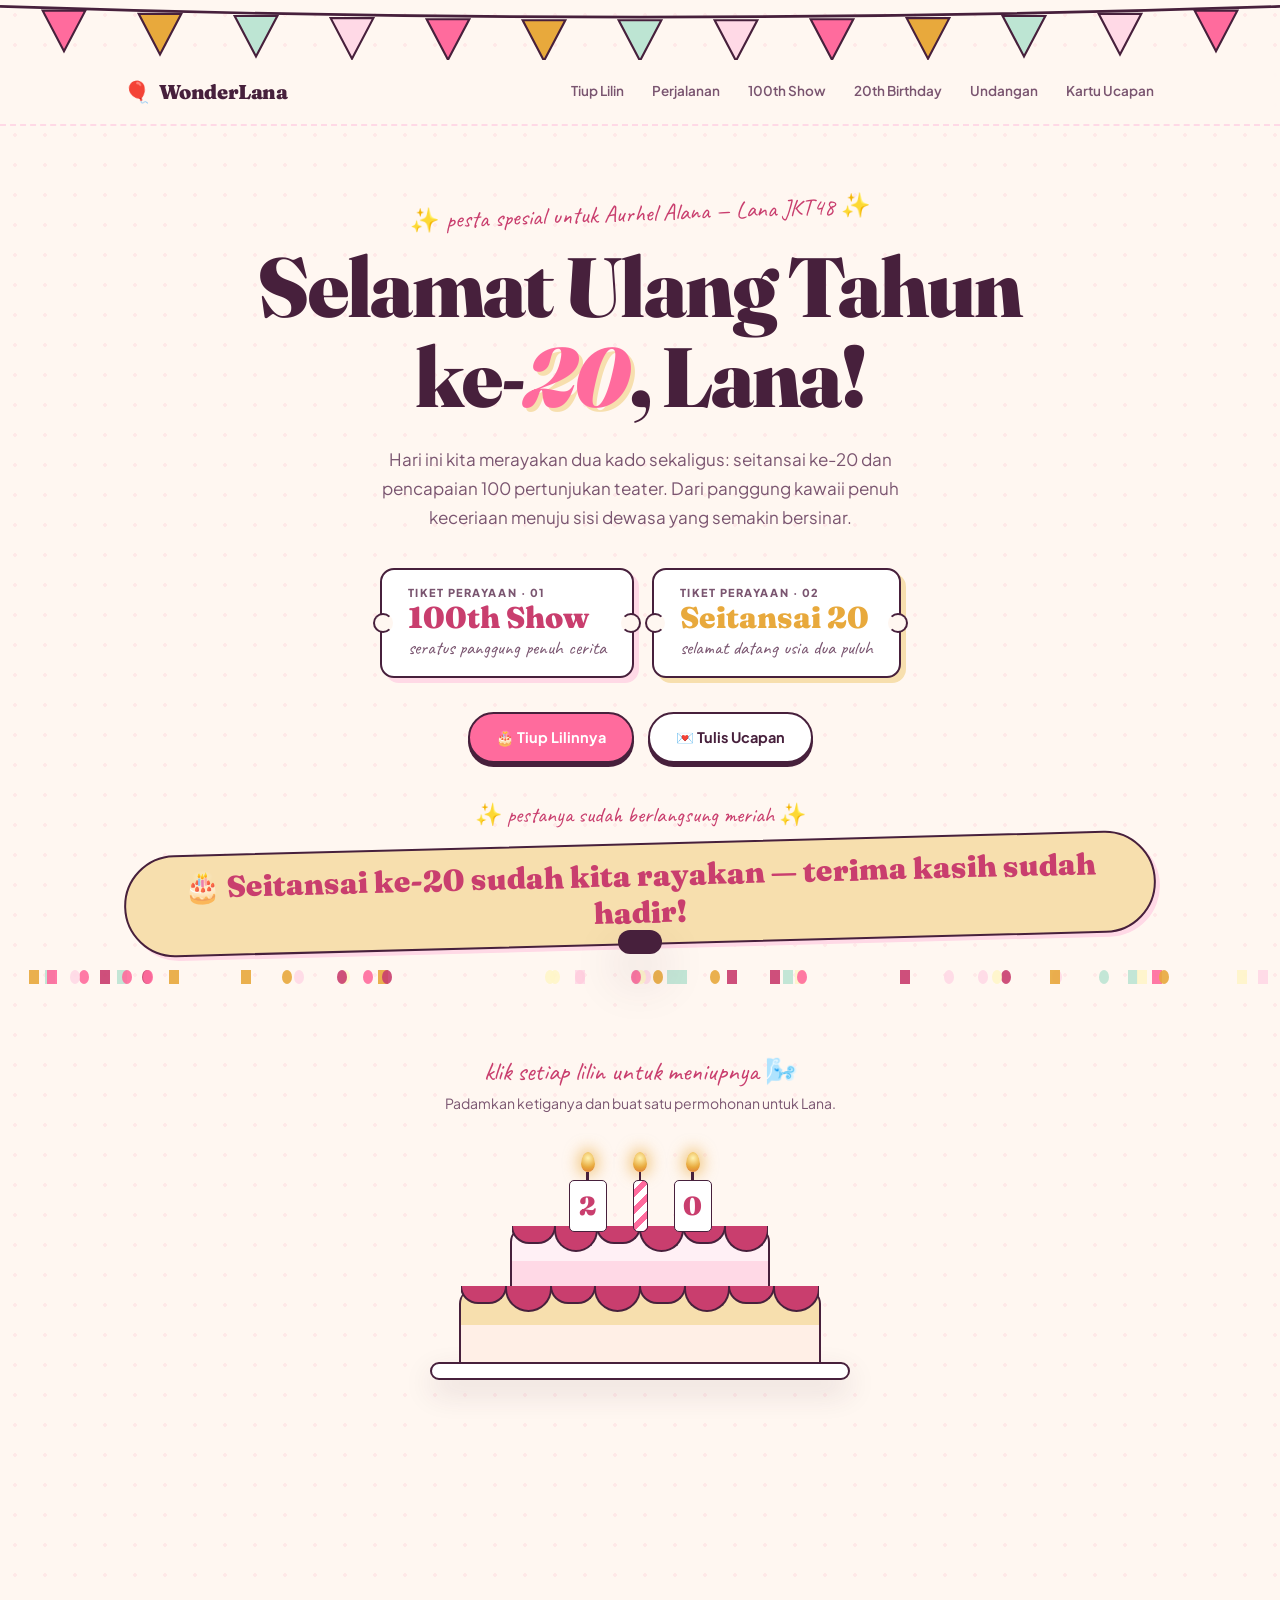
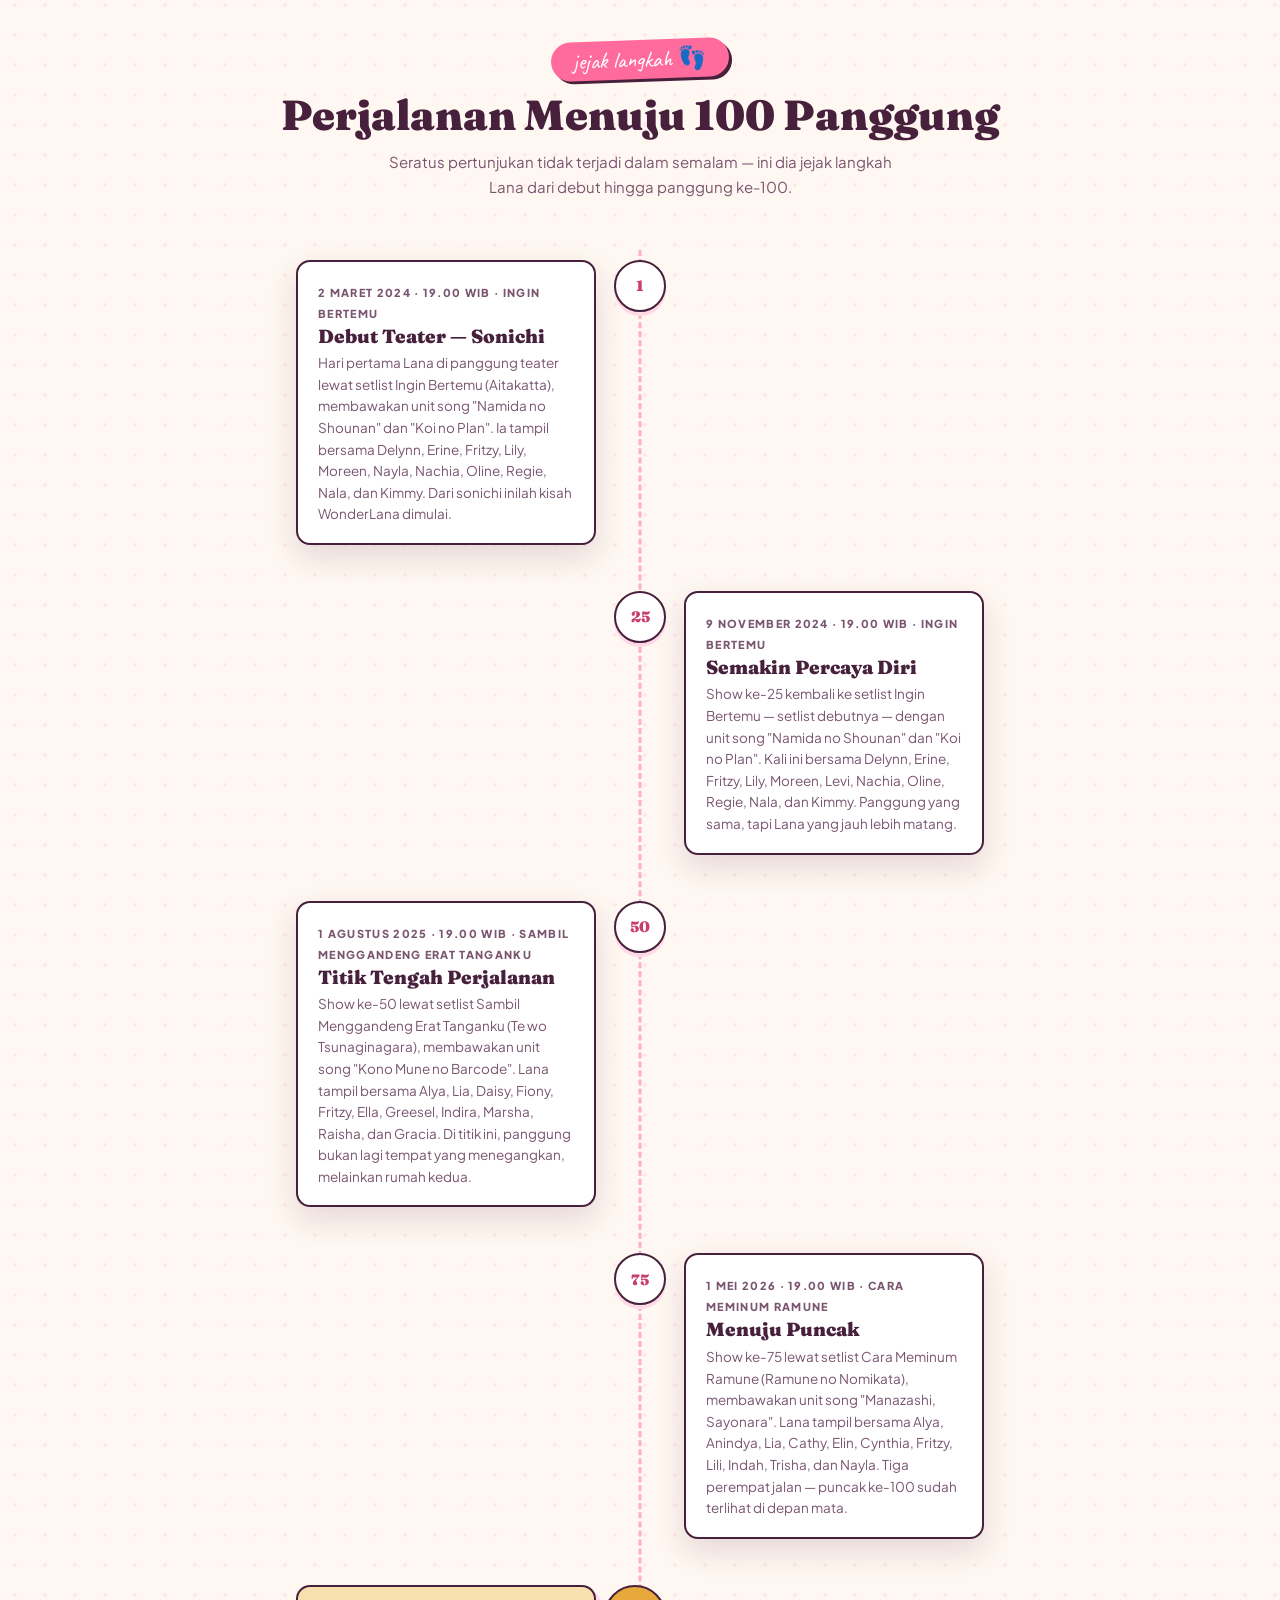
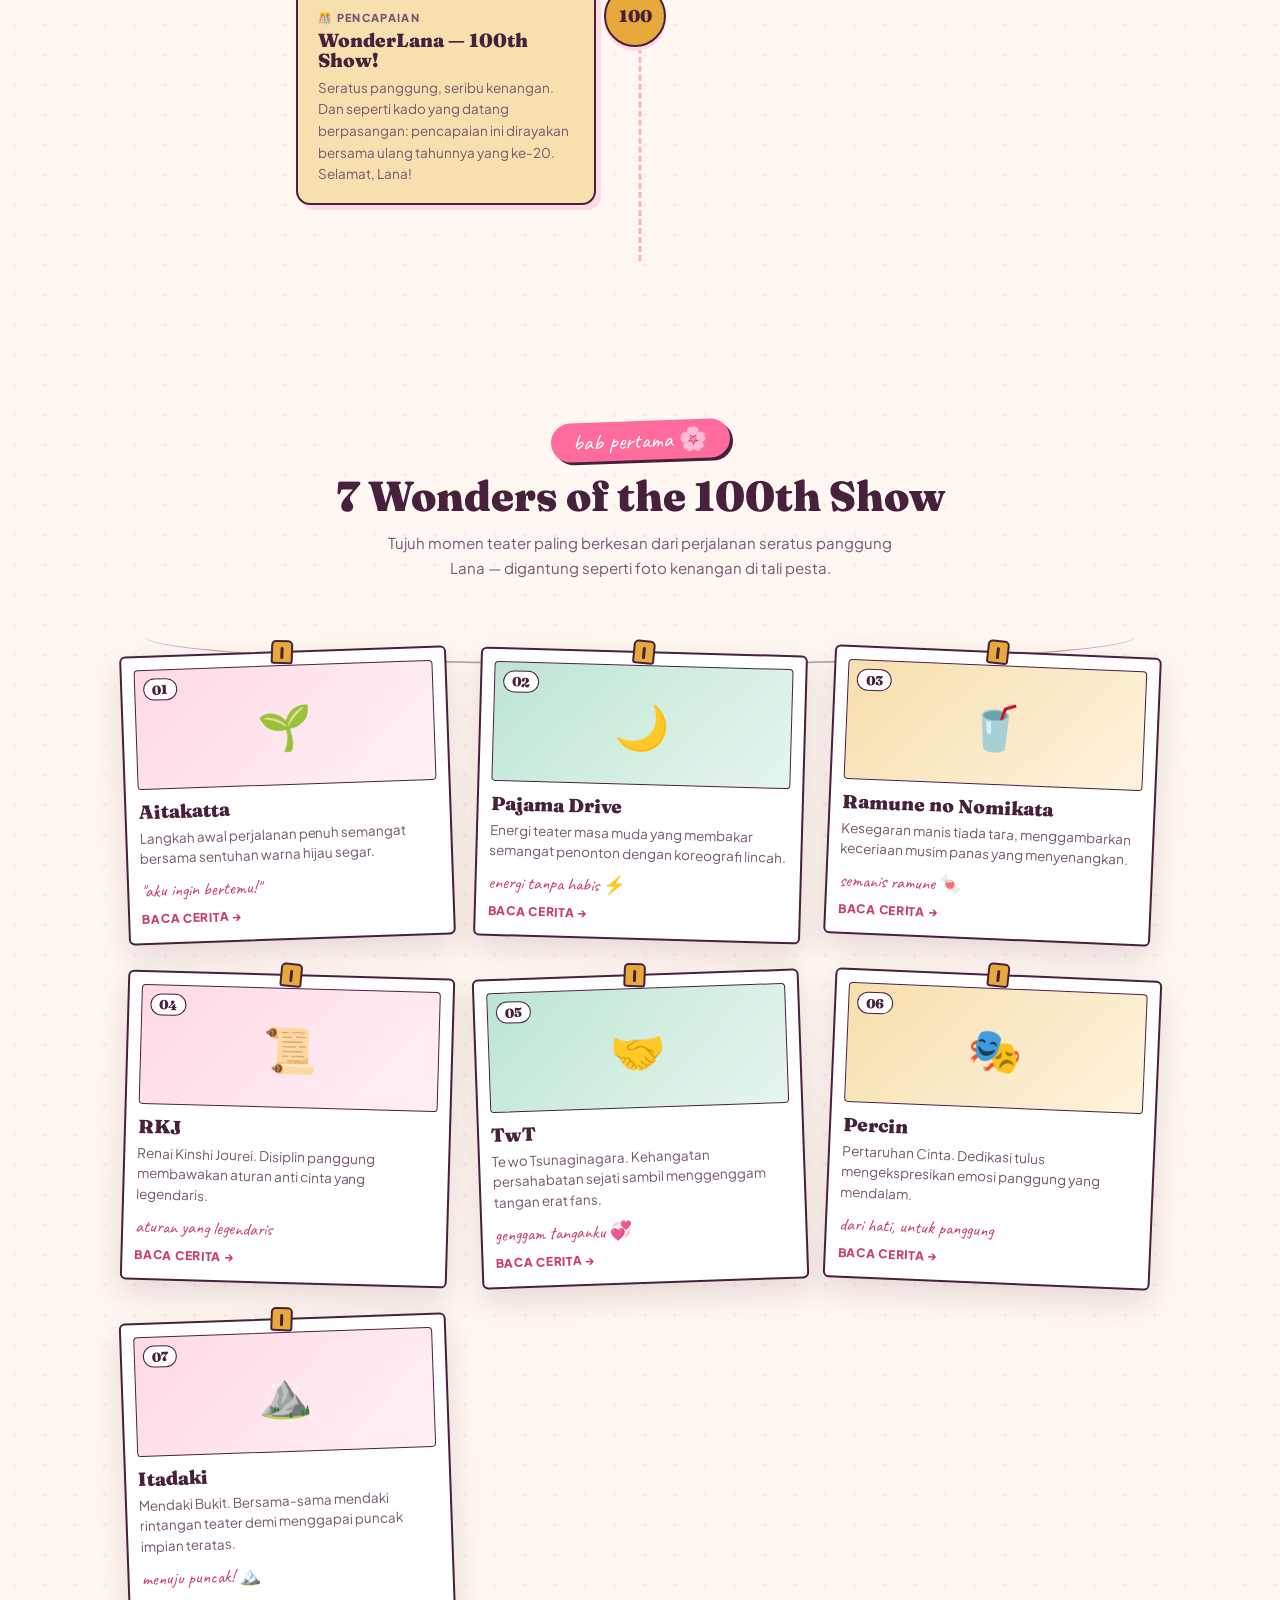
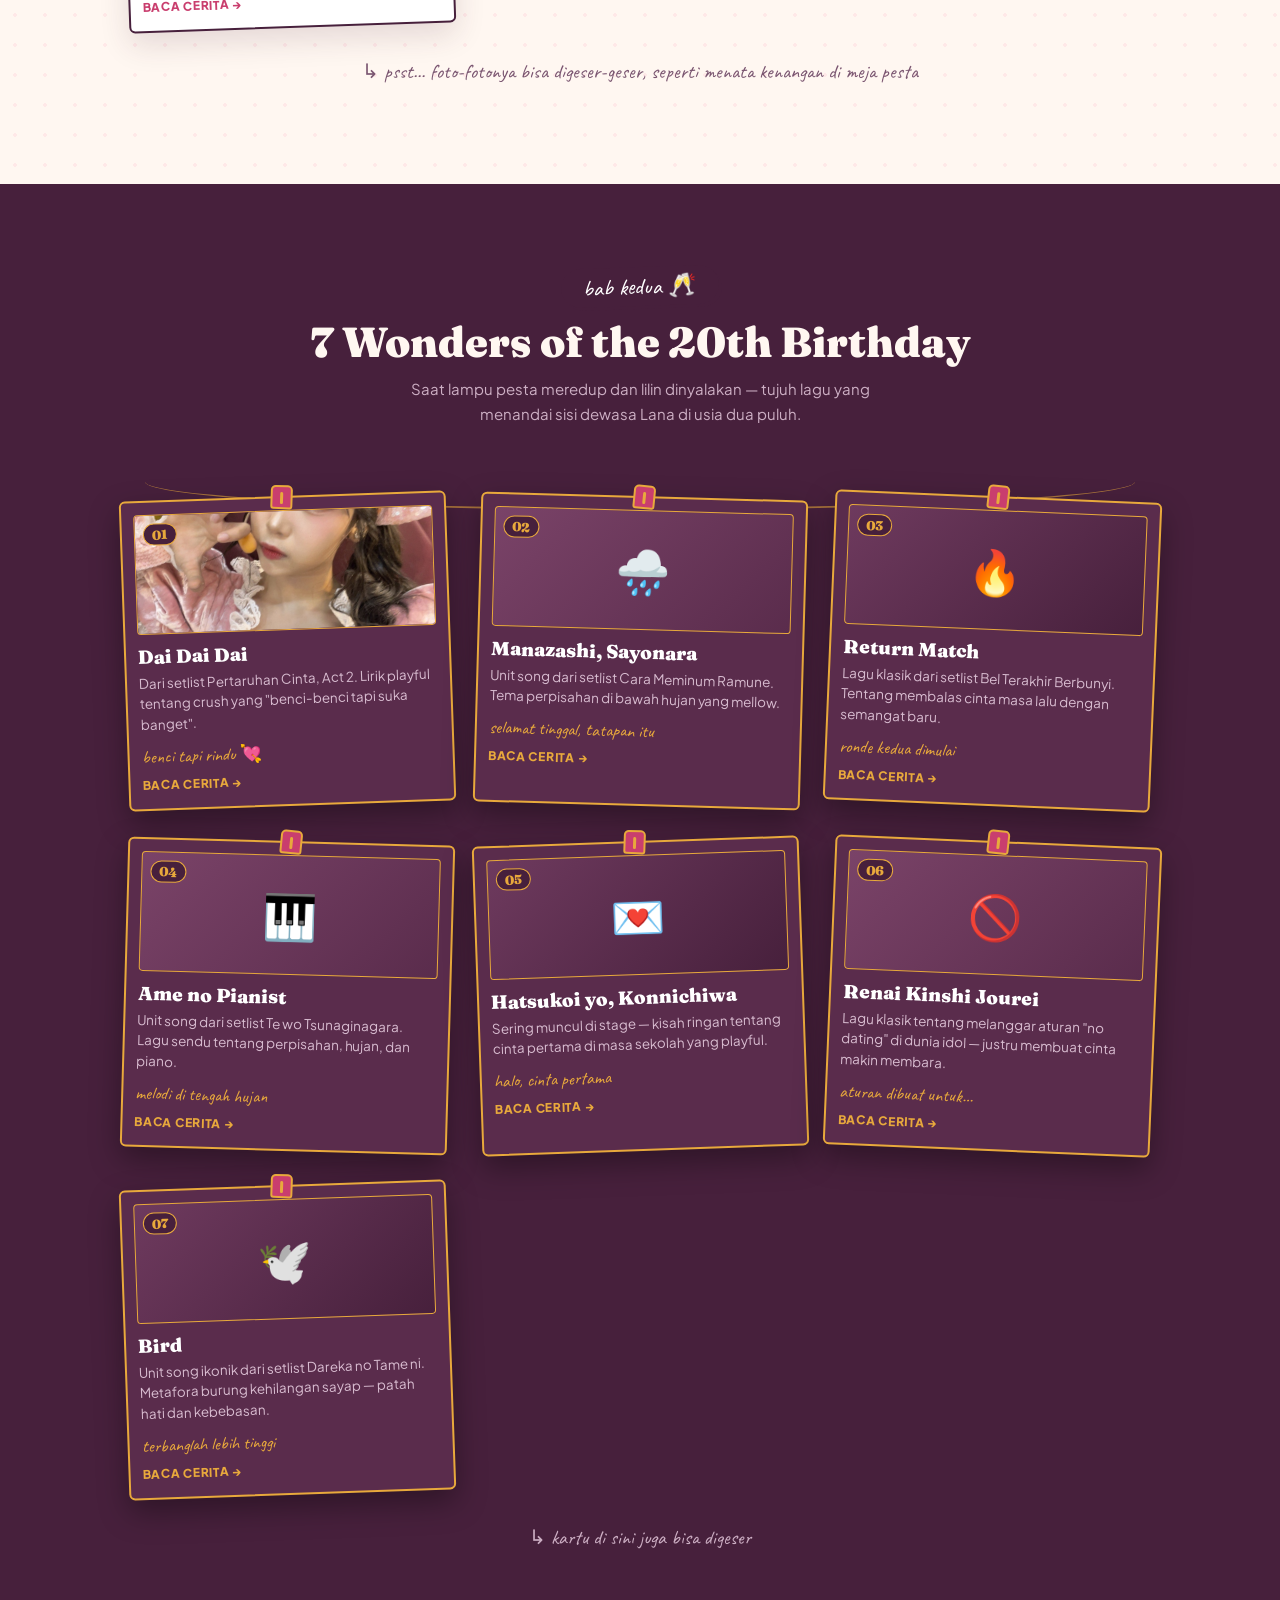
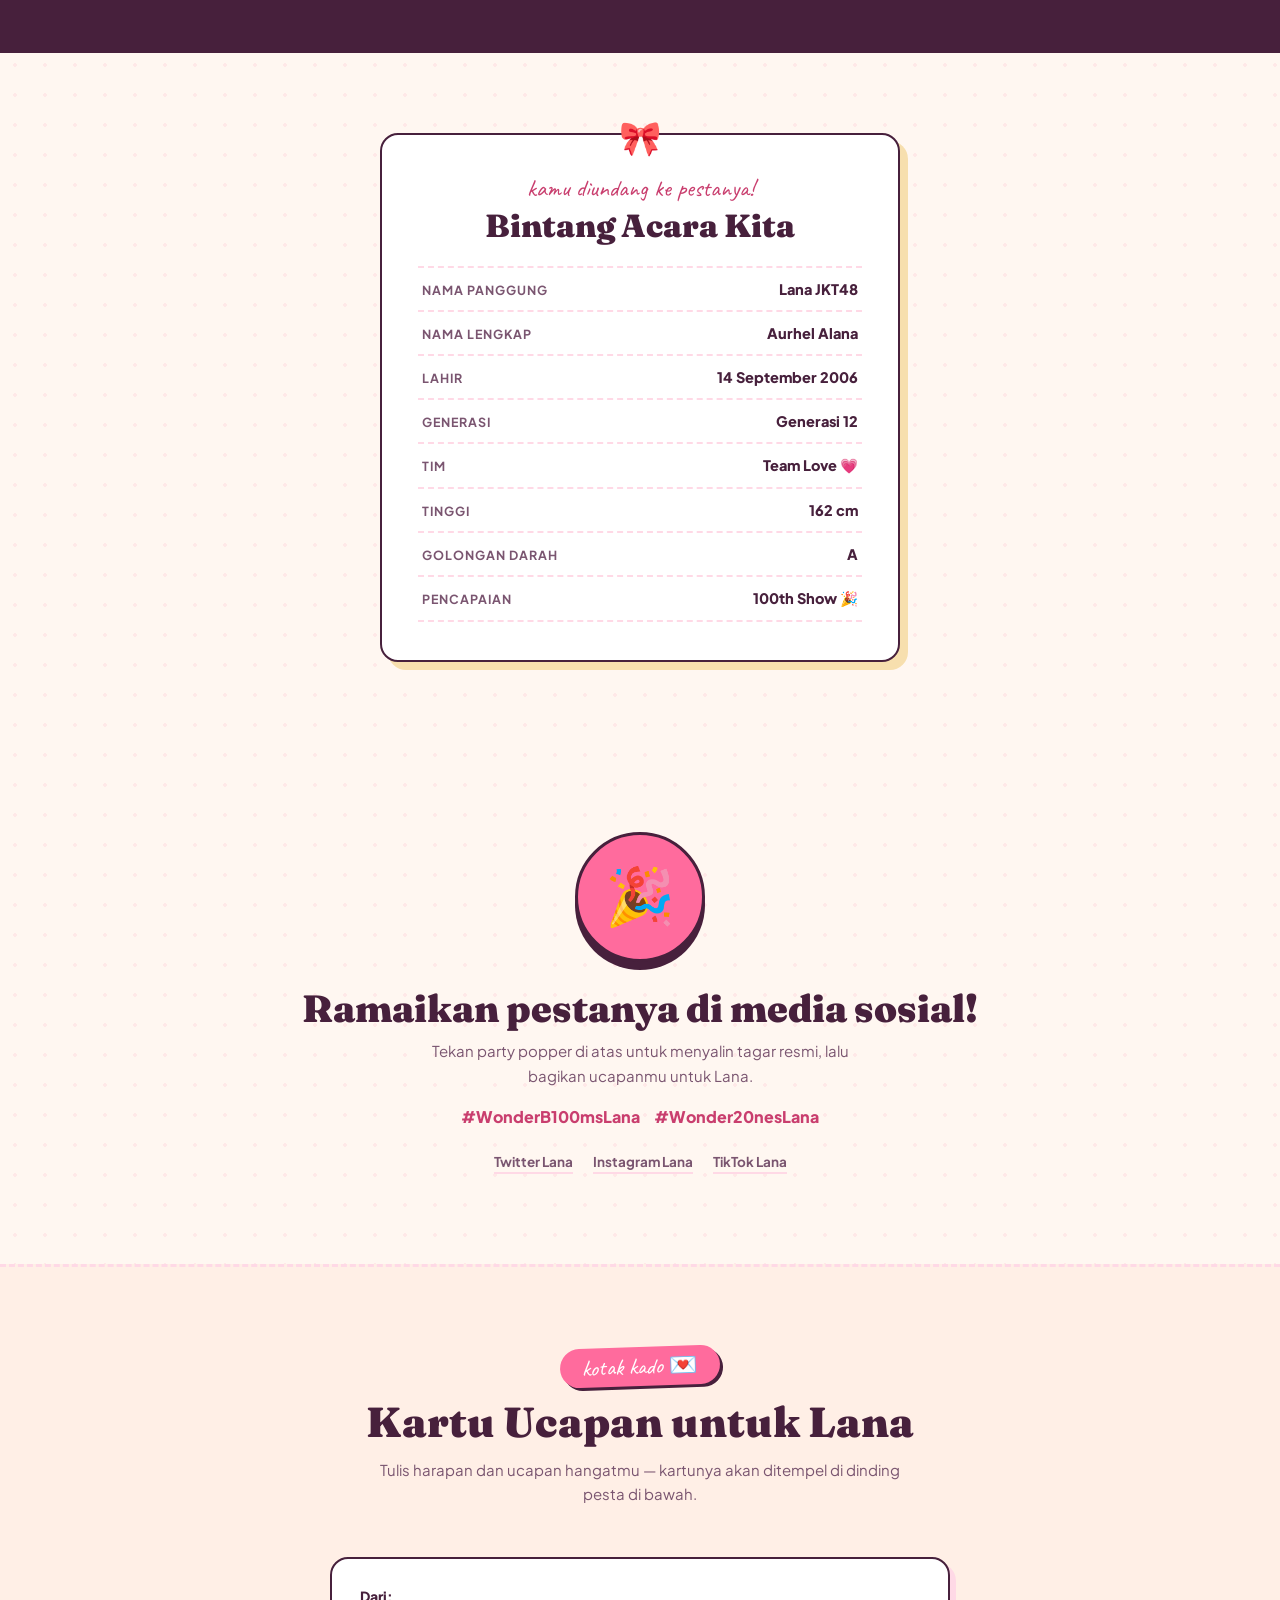
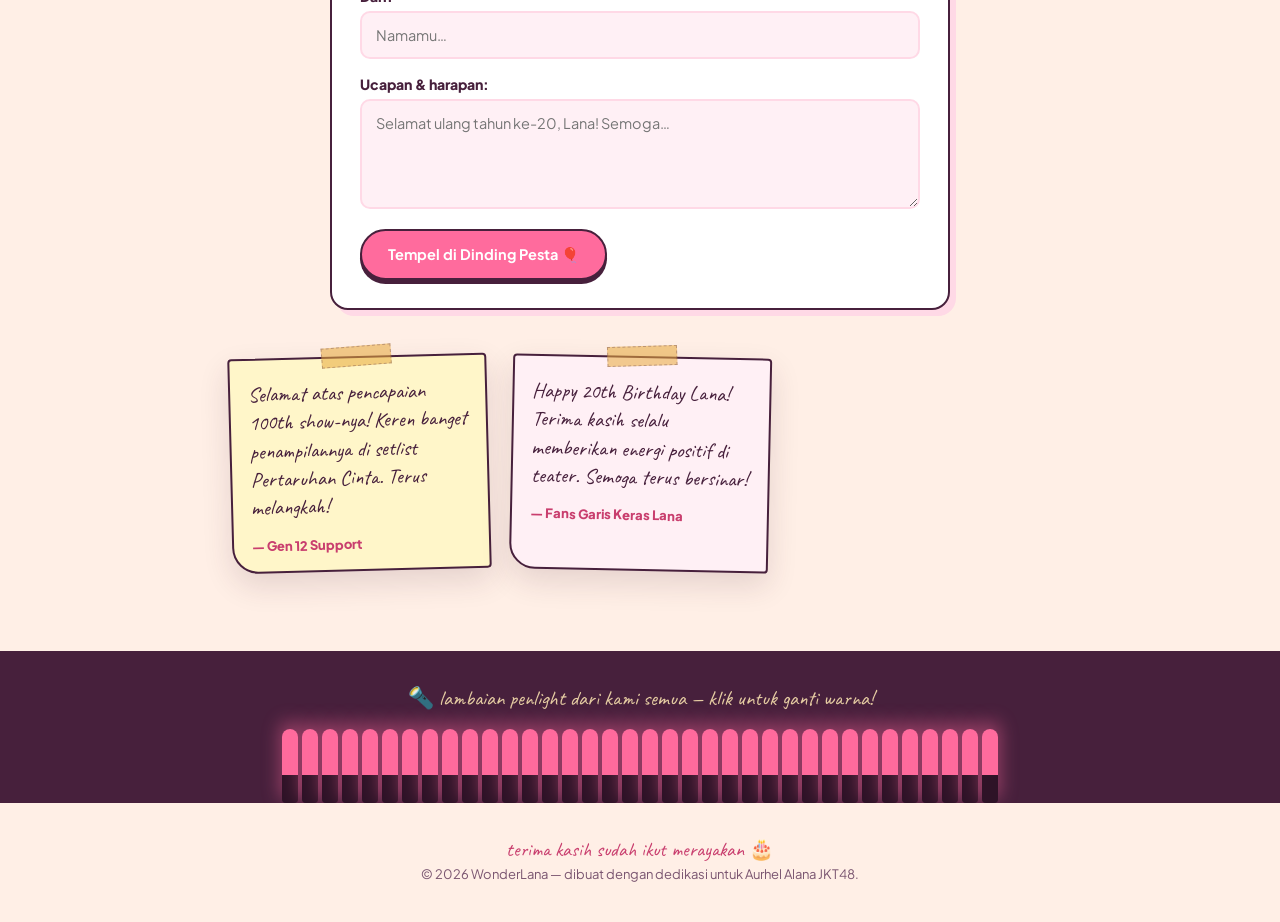
==== commit 39c8a803: "feat: apply final index_19.html with Supabase integration for wishes" ====
--- a/index.html
+++ b/index.html
@@ -1159,25 +1159,44 @@
   });
 
   // ---------- kartu ucapan ----------
+  // Utama: Supabase (database di cloud, ucapan terlihat semua orang).
+  // Fallback: localStorage jika Supabase belum diisi konfigurasinya / gagal.
+  //
+  // >>> ISI DUA BARIS INI setelah membuat project di supabase.com <<<
+  // (Settings → API: "Project URL" dan "anon public" key)
+  const SUPABASE_URL = 'https://izzfapunrshgghrbhhpf.supabase.co';
+  const SUPABASE_ANON_KEY = 'eyJhbGciOiJIUzI1NiIsInR5cCI6IkpXVCJ9.eyJpc3MiOiJzdXBhYmFzZSIsInJlZiI6Iml6emZhcHVucnNoZ2docmJoaHBmIiwicm9sZSI6ImFub24iLCJpYXQiOjE3ODM5NTUzMzgsImV4cCI6MjA5OTUzMTMzOH0.TIgOngCo6R_7sKyw2h_nPthVNqO0H-5_TmOebtB0hyw';
+  // Catatan: anon key memang dirancang untuk ditaruh di halaman publik —
+  // keamanannya dijaga oleh Row Level Security di sisi Supabase.
+
   const wishForm = document.getElementById('wishForm');
   const wishesList = document.getElementById('wishesList');
   const defaultWishes = [
     { name: "Fans Garis Keras Lana", message: "Happy 20th Birthday Lana! Terima kasih selalu memberikan energi positif di teater. Semoga terus bersinar!" },
     { name: "Gen 12 Support", message: "Selamat atas pencapaian 100th show-nya! Keren banget penampilannya di setlist Pertaruhan Cinta. Terus melangkah!" }
   ];
-
-  function getWishes(){
+  let useSupabase = !!(SUPABASE_URL && SUPABASE_ANON_KEY);
+  const SB_HEADERS = {
+    'apikey': SUPABASE_ANON_KEY,
+    'Authorization': 'Bearer ' + SUPABASE_ANON_KEY,
+    'Content-Type': 'application/json'
+  };
+  const COOLDOWN_MS = 20000; // anti-spam sederhana di sisi halaman
+  let lastSubmit = 0;
+
+  function getLocalWishes(){
     try{
       const saved = localStorage.getItem('wonderlana_wishes');
-      return saved ? JSON.parse(saved) : defaultWishes;
-    }catch(e){ return defaultWishes; }
-  }
-  function saveWishes(w){
+      return saved ? JSON.parse(saved) : defaultWishes.slice();
+    }catch(e){ return defaultWishes.slice(); }
+  }
+  function saveLocalWishes(w){
     try{ localStorage.setItem('wonderlana_wishes', JSON.stringify(w)); }catch(e){}
   }
-  function renderWishes(){
+
+  function renderWishes(list){
     wishesList.innerHTML = '';
-    getWishes().slice().reverse().forEach(w => {
+    list.forEach(w => {
       const card = document.createElement('div');
       card.className = 'wish-card';
       const tape = document.createElement('span');
@@ -1190,19 +1209,57 @@
       wishesList.appendChild(card);
     });
   }
-  wishForm.addEventListener('submit', (e) => {
+
+  async function loadWishes(){
+    if (useSupabase){
+      try{
+        const res = await fetch(
+          SUPABASE_URL + '/rest/v1/wishes?select=name,message,created_at&order=id.desc&limit=500',
+          { headers: SB_HEADERS }
+        );
+        if (!res.ok) throw new Error(res.status);
+        renderWishes(await res.json());
+        return;
+      }catch(e){ useSupabase = false; }
+    }
+    renderWishes(getLocalWishes().slice().reverse());
+  }
+
+  async function submitWish(name, message){
+    if (useSupabase){
+      try{
+        const res = await fetch(SUPABASE_URL + '/rest/v1/wishes', {
+          method:'POST',
+          headers:{ ...SB_HEADERS, 'Prefer':'return=minimal' },
+          body: JSON.stringify({ name, message })
+        });
+        if (!res.ok) throw new Error(res.status);
+        return true;
+      }catch(e){ useSupabase = false; }
+    }
+    const wishes = getLocalWishes();
+    wishes.push({ name, message });
+    saveLocalWishes(wishes);
+    return true;
+  }
+
+  wishForm.addEventListener('submit', async (e) => {
     e.preventDefault();
+    const now = Date.now();
+    if (now - lastSubmit < COOLDOWN_MS){
+      showToast('🎈 Sabar ya, tunggu sebentar sebelum kirim lagi');
+      return;
+    }
     const name = document.getElementById('fanName');
     const msg  = document.getElementById('fanMessage');
-    const wishes = getWishes();
-    wishes.push({ name: name.value.trim(), message: msg.value.trim() });
-    saveWishes(wishes);
-    renderWishes();
+    await submitWish(name.value.trim(), msg.value.trim());
+    lastSubmit = now;
+    await loadWishes();
     name.value = ''; msg.value = '';
     burstConfetti(60);
     showToast('💌 Kartumu tertempel di dinding pesta!');
   });
-  renderWishes();
+  loadWishes();
 
   // ---------- countdown seitansai ----------
   // Lana lahir 14 September 2006 → seitansai ke-20 = 14 September 2026
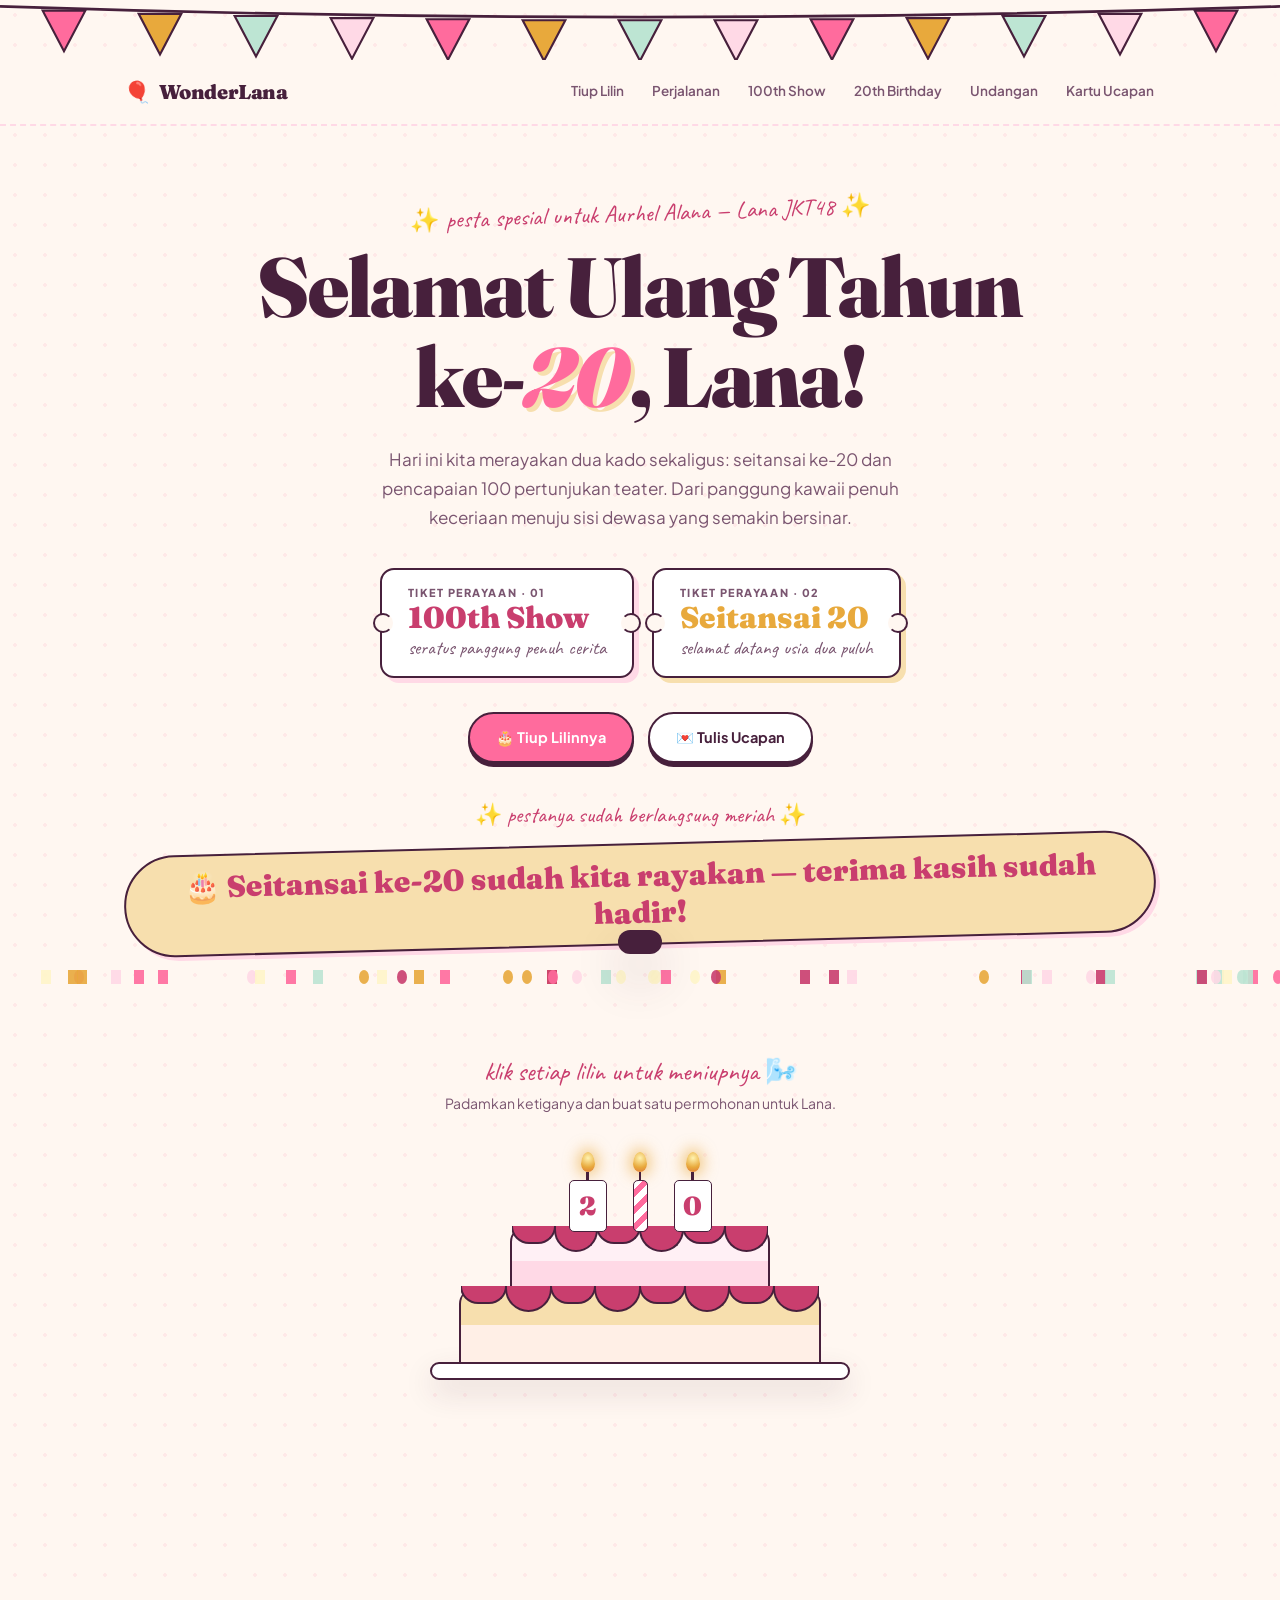
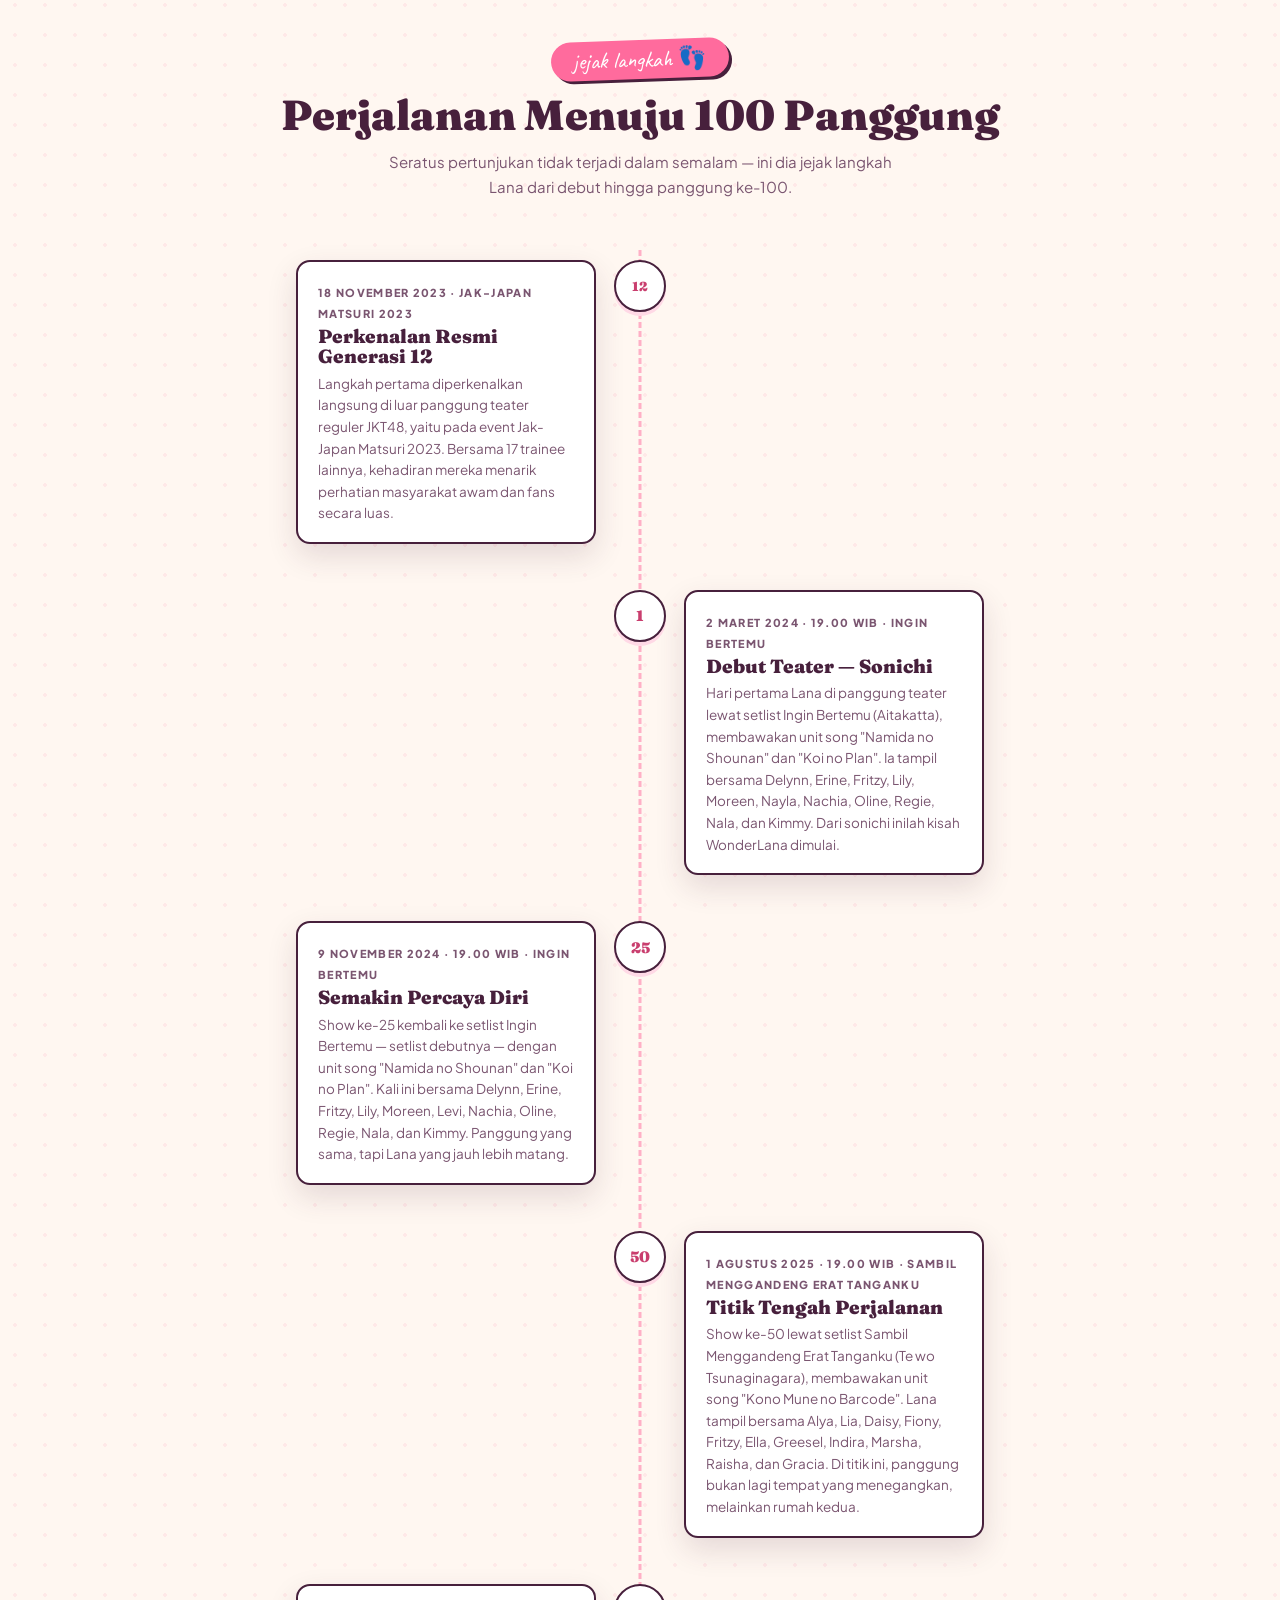
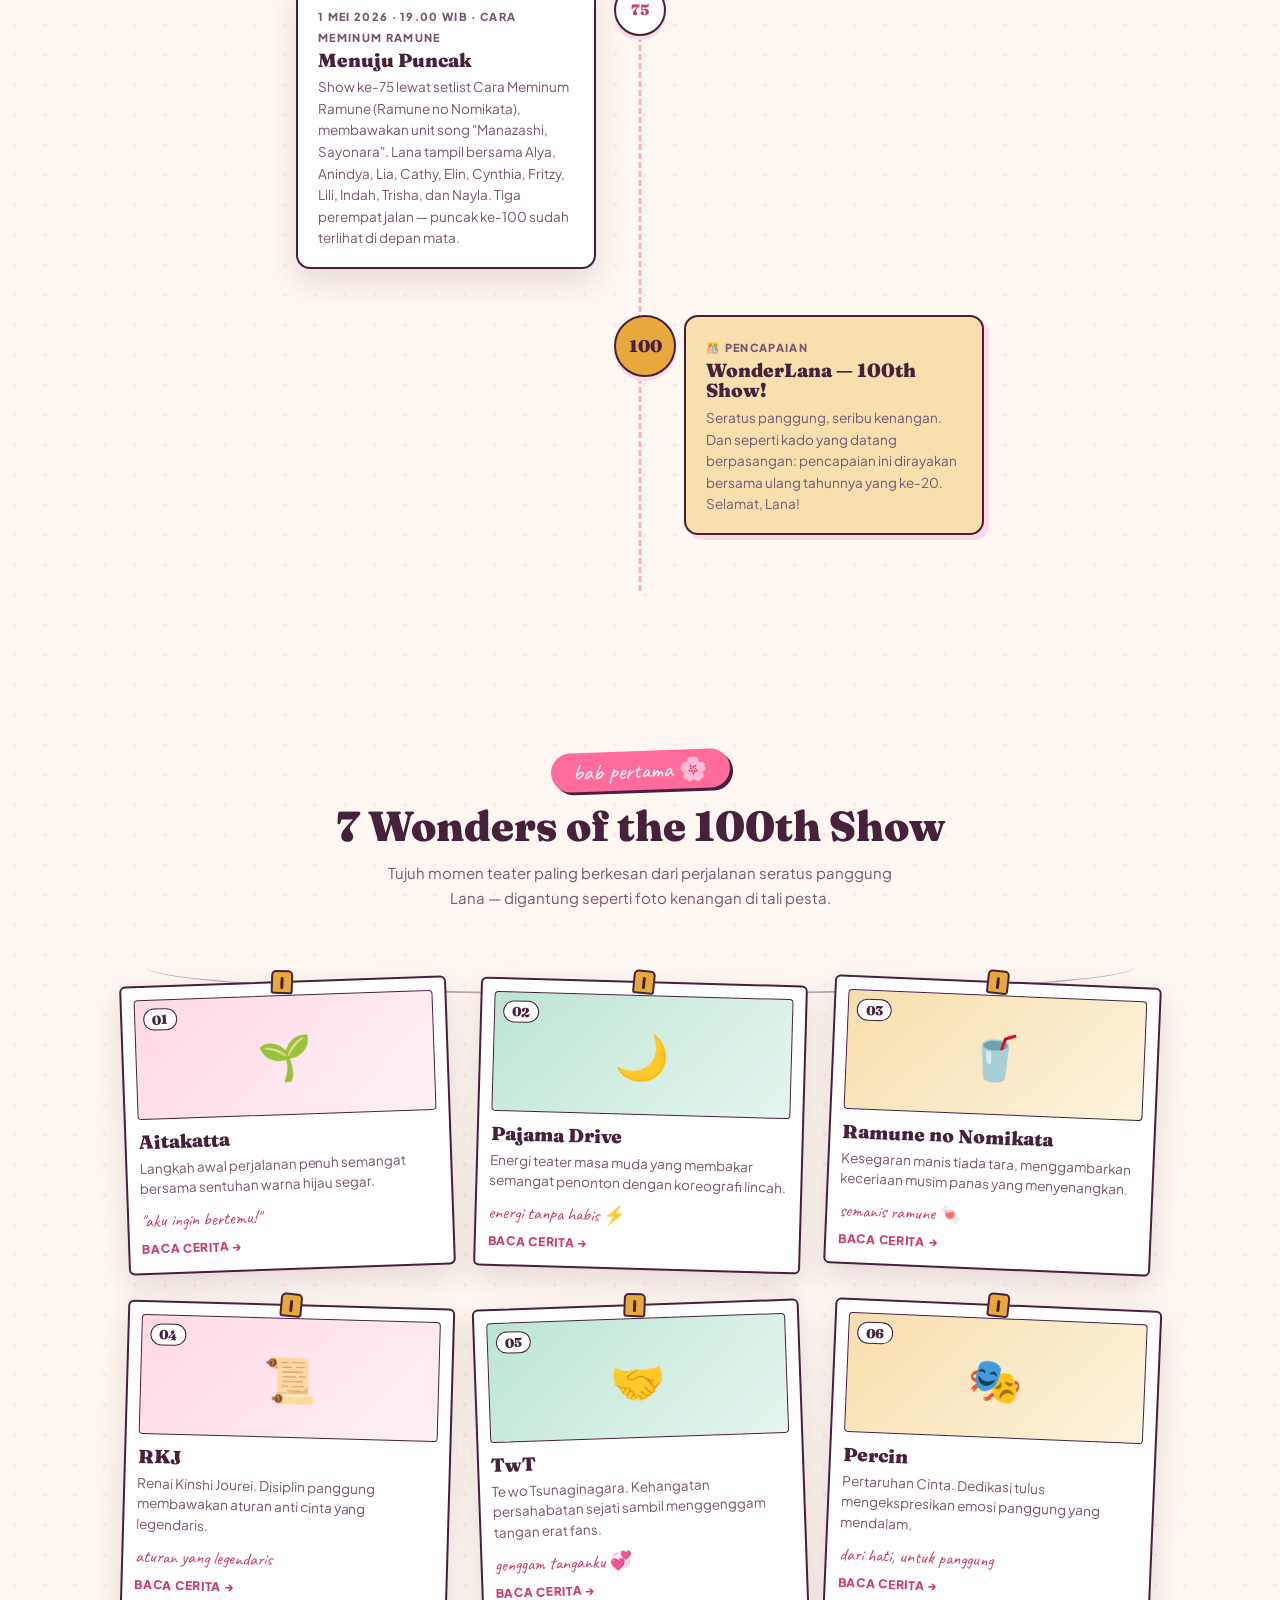
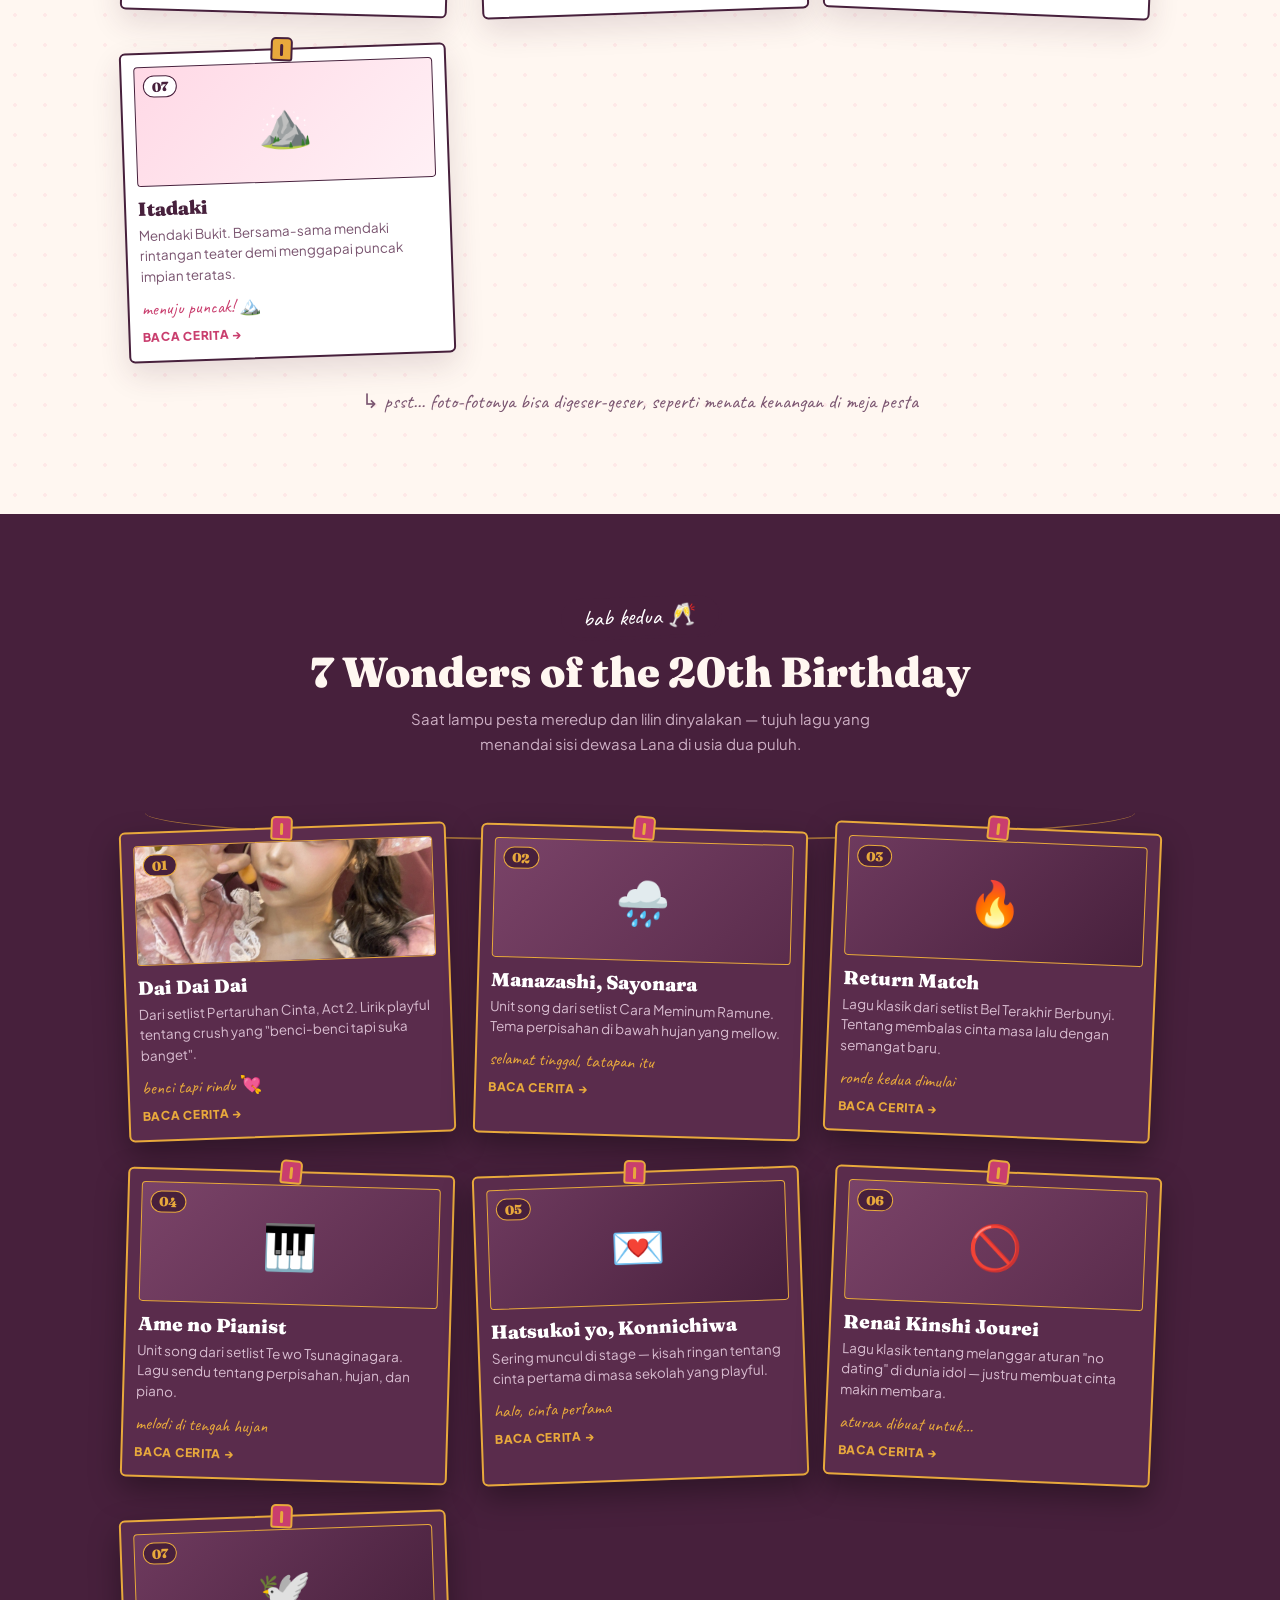
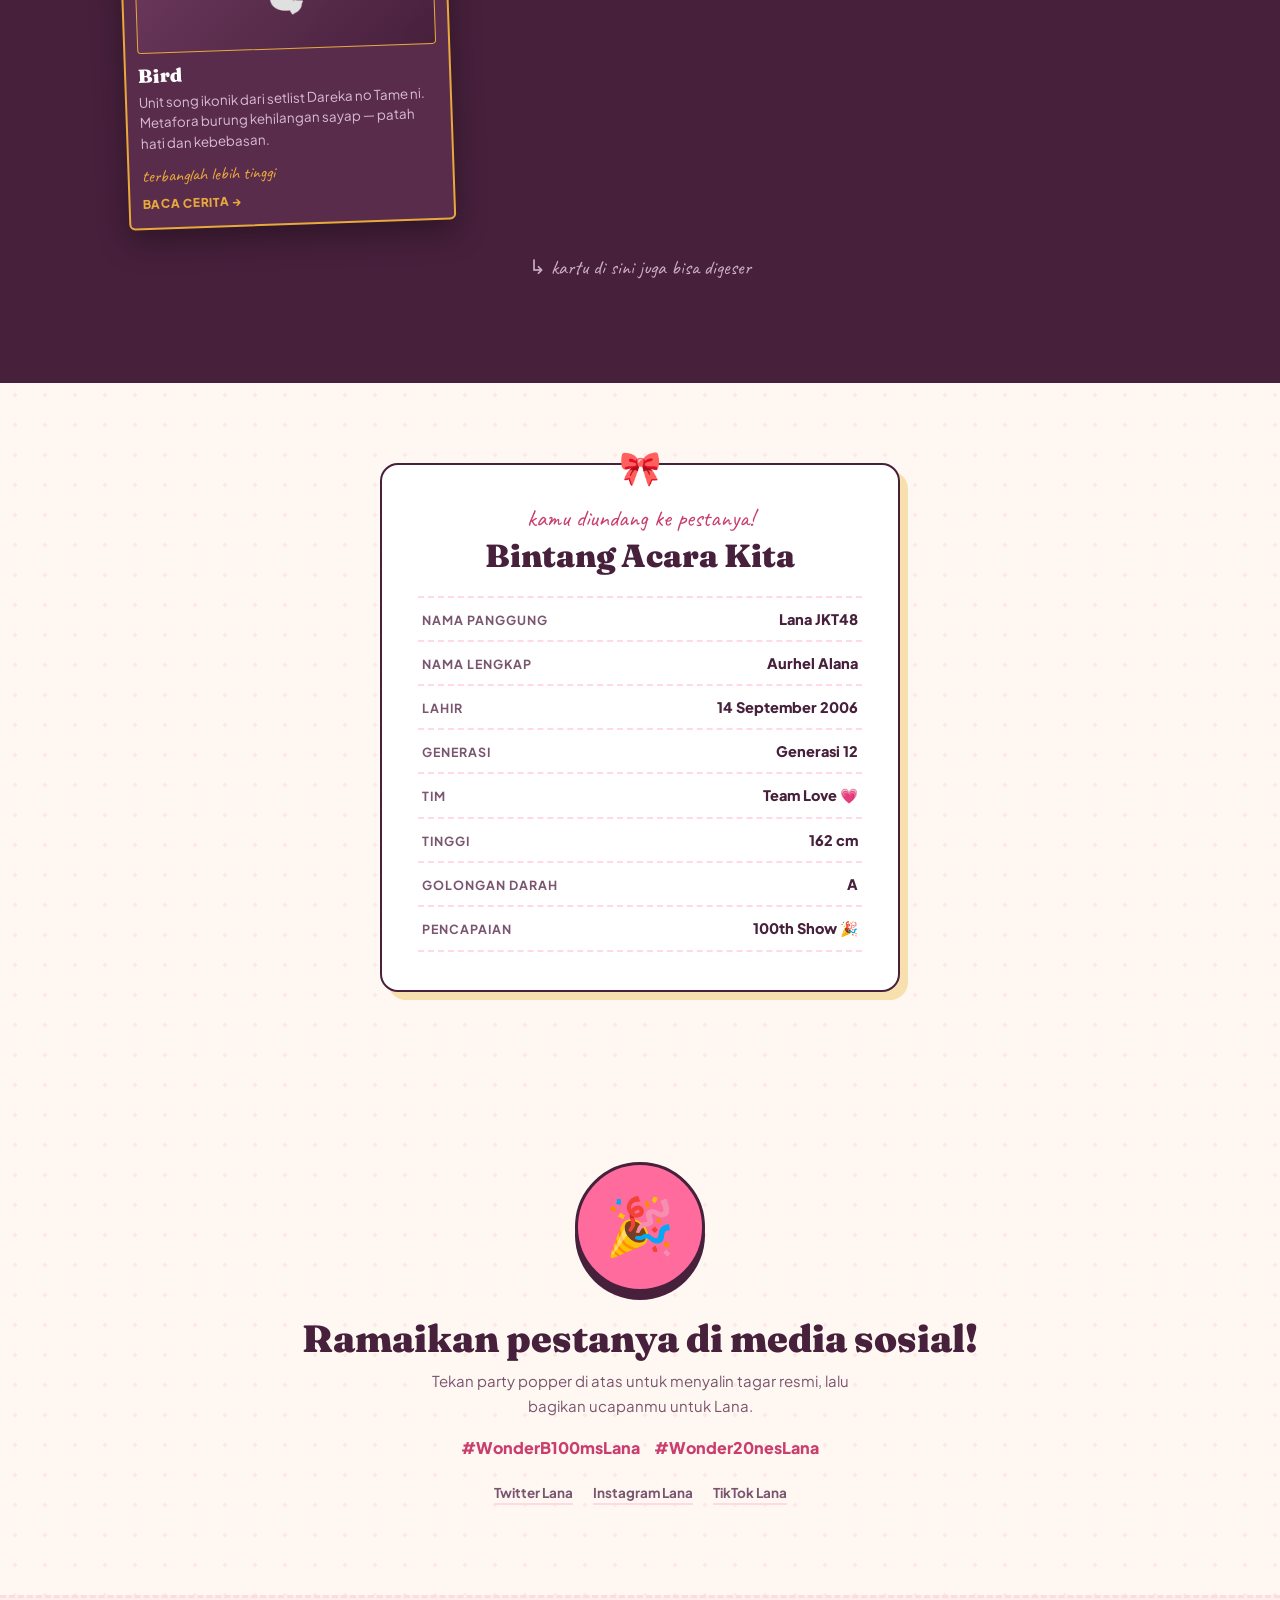
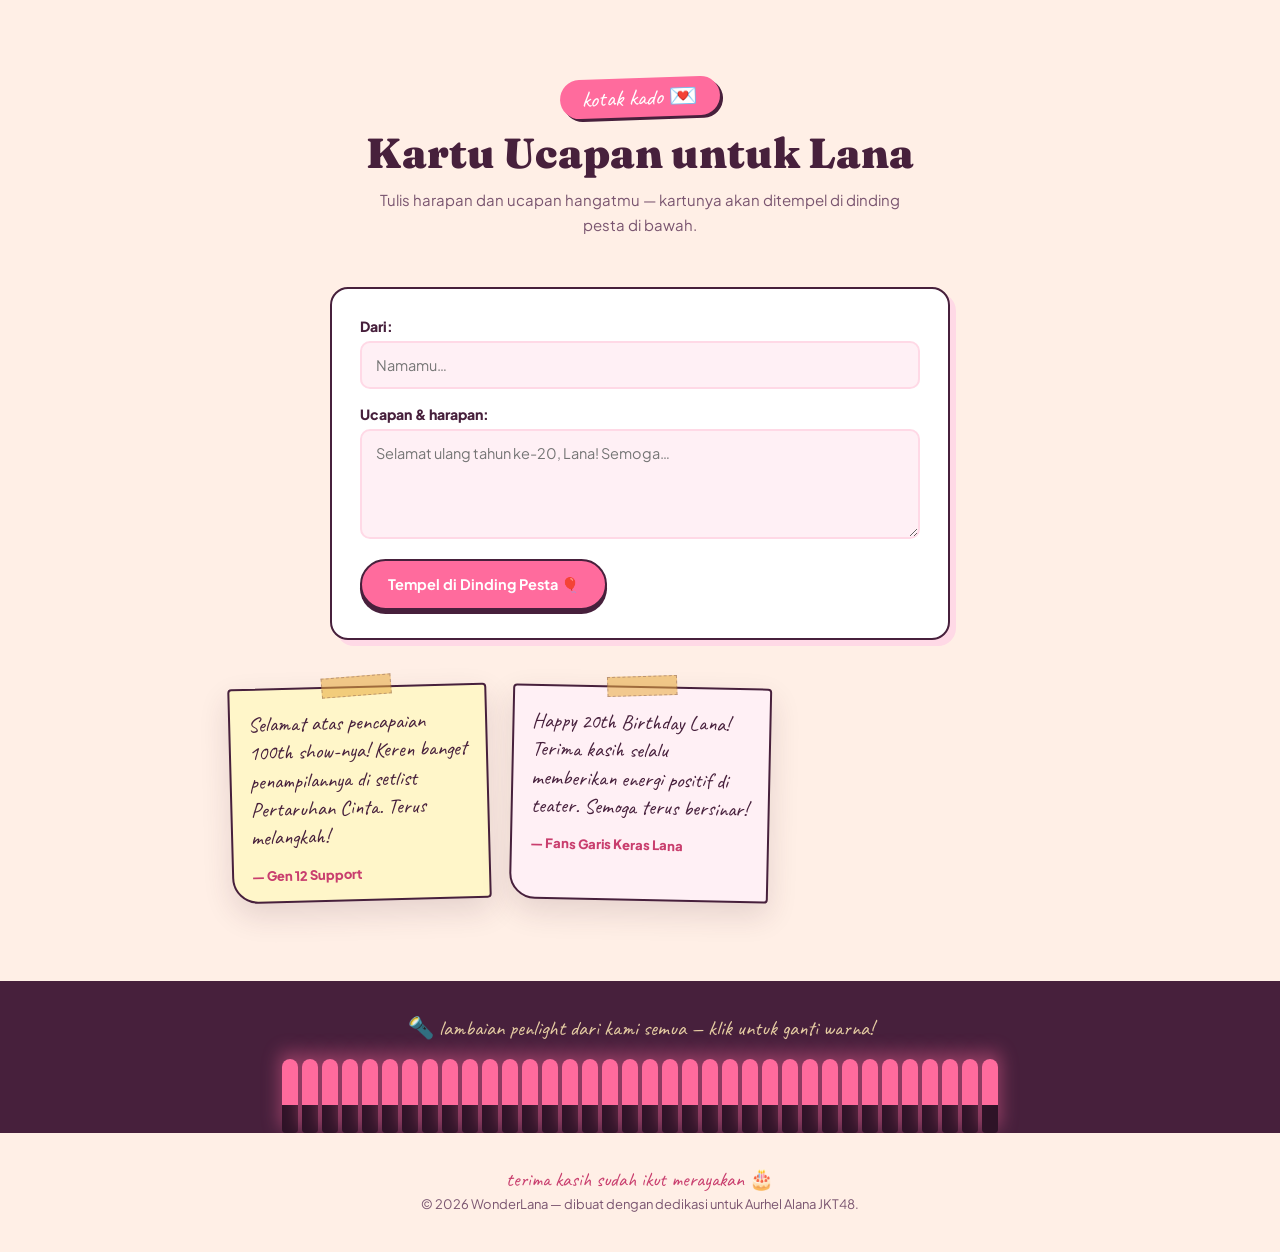
==== commit cedfc630: "feat: add Gen 12 anniversary / Jak-Japan Matsuri introduction to timeline" ====
--- a/index.html
+++ b/index.html
@@ -650,6 +650,14 @@
       <p>Seratus pertunjukan tidak terjadi dalam semalam — ini dia jejak langkah Lana dari debut hingga panggung ke-100.</p>
     </div>
     <div class="timeline">
+      <div class="tl-item">
+        <span class="tl-pin" style="font-size: 13px;">12</span>
+        <div class="tl-card">
+          <span class="tl-tag">18 November 2023 · Jak-Japan Matsuri 2023</span>
+          <h3>Perkenalan Resmi Generasi 12</h3>
+          <p>Langkah pertama diperkenalkan langsung di luar panggung teater reguler JKT48, yaitu pada event Jak-Japan Matsuri 2023. Bersama 17 trainee lainnya, kehadiran mereka menarik perhatian masyarakat awam dan fans secara luas.</p>
+        </div>
+      </div>
       <div class="tl-item">
         <span class="tl-pin">1</span>
         <div class="tl-card">
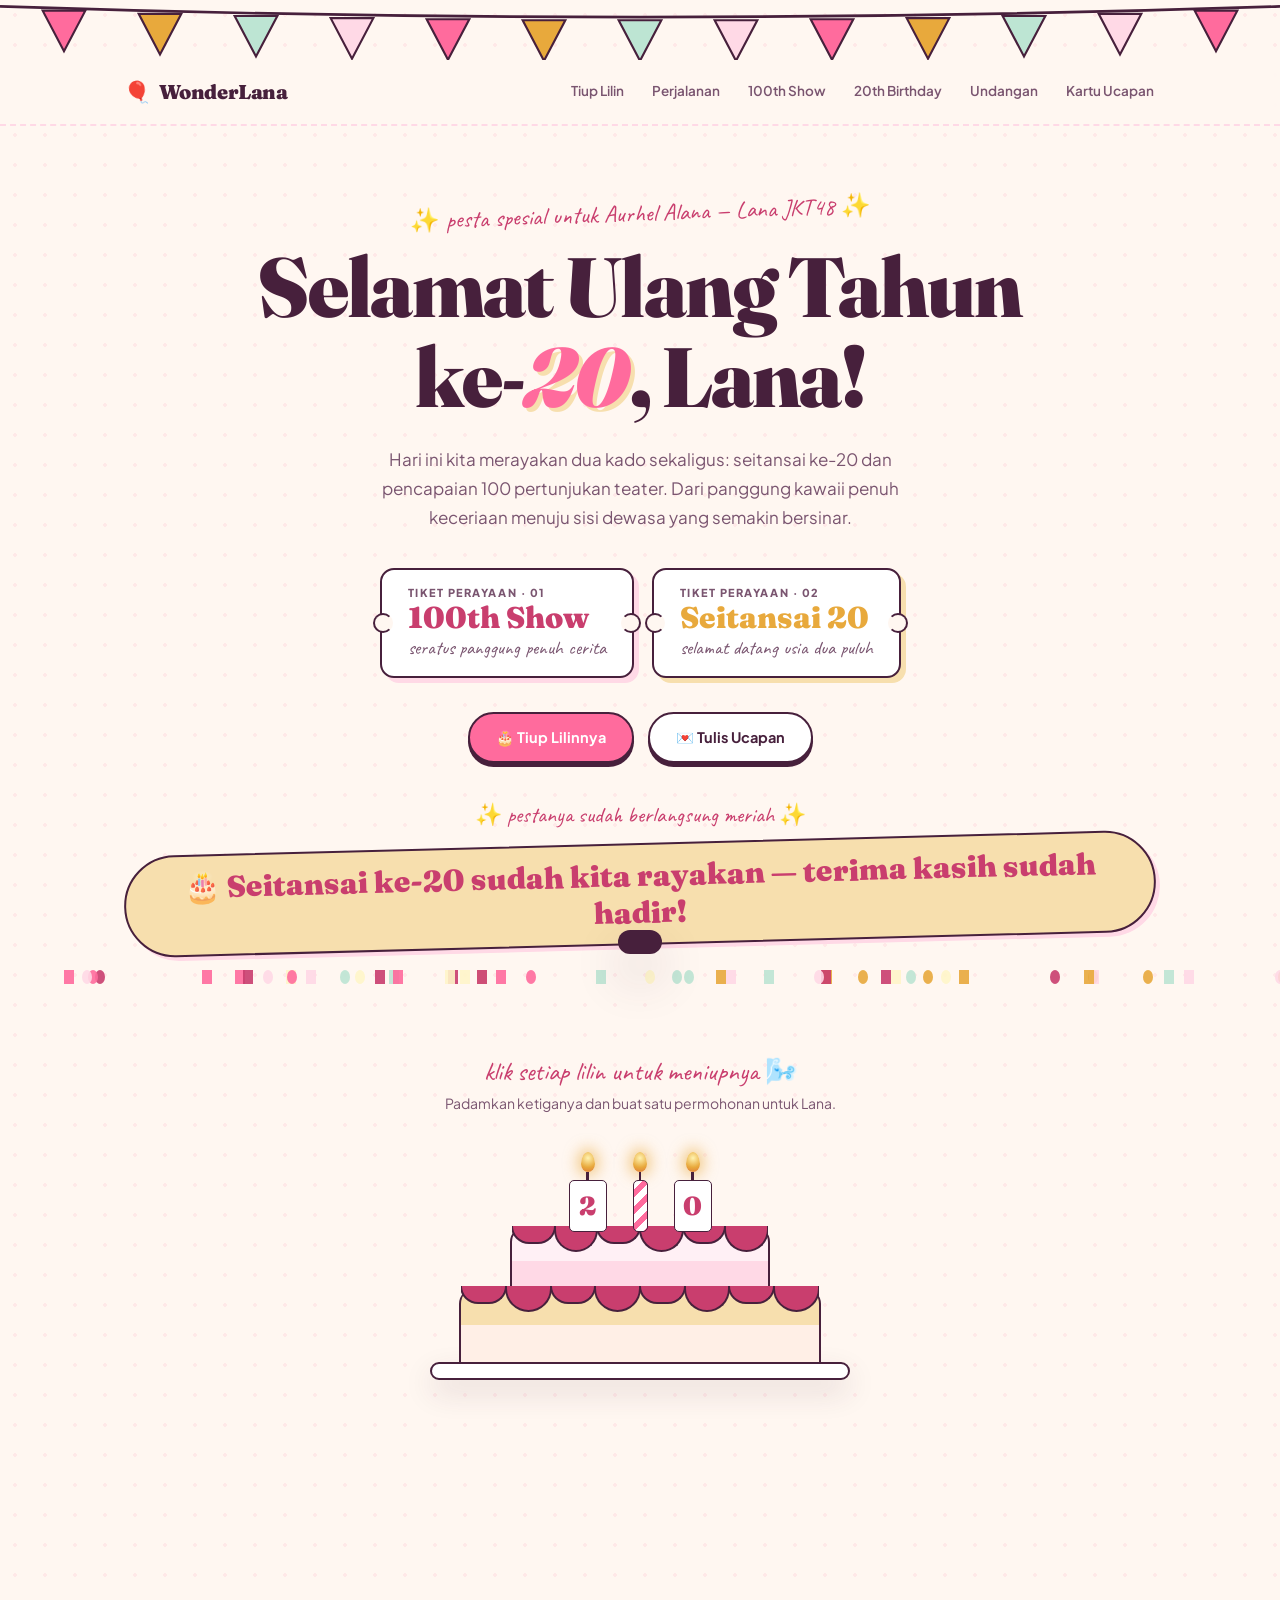
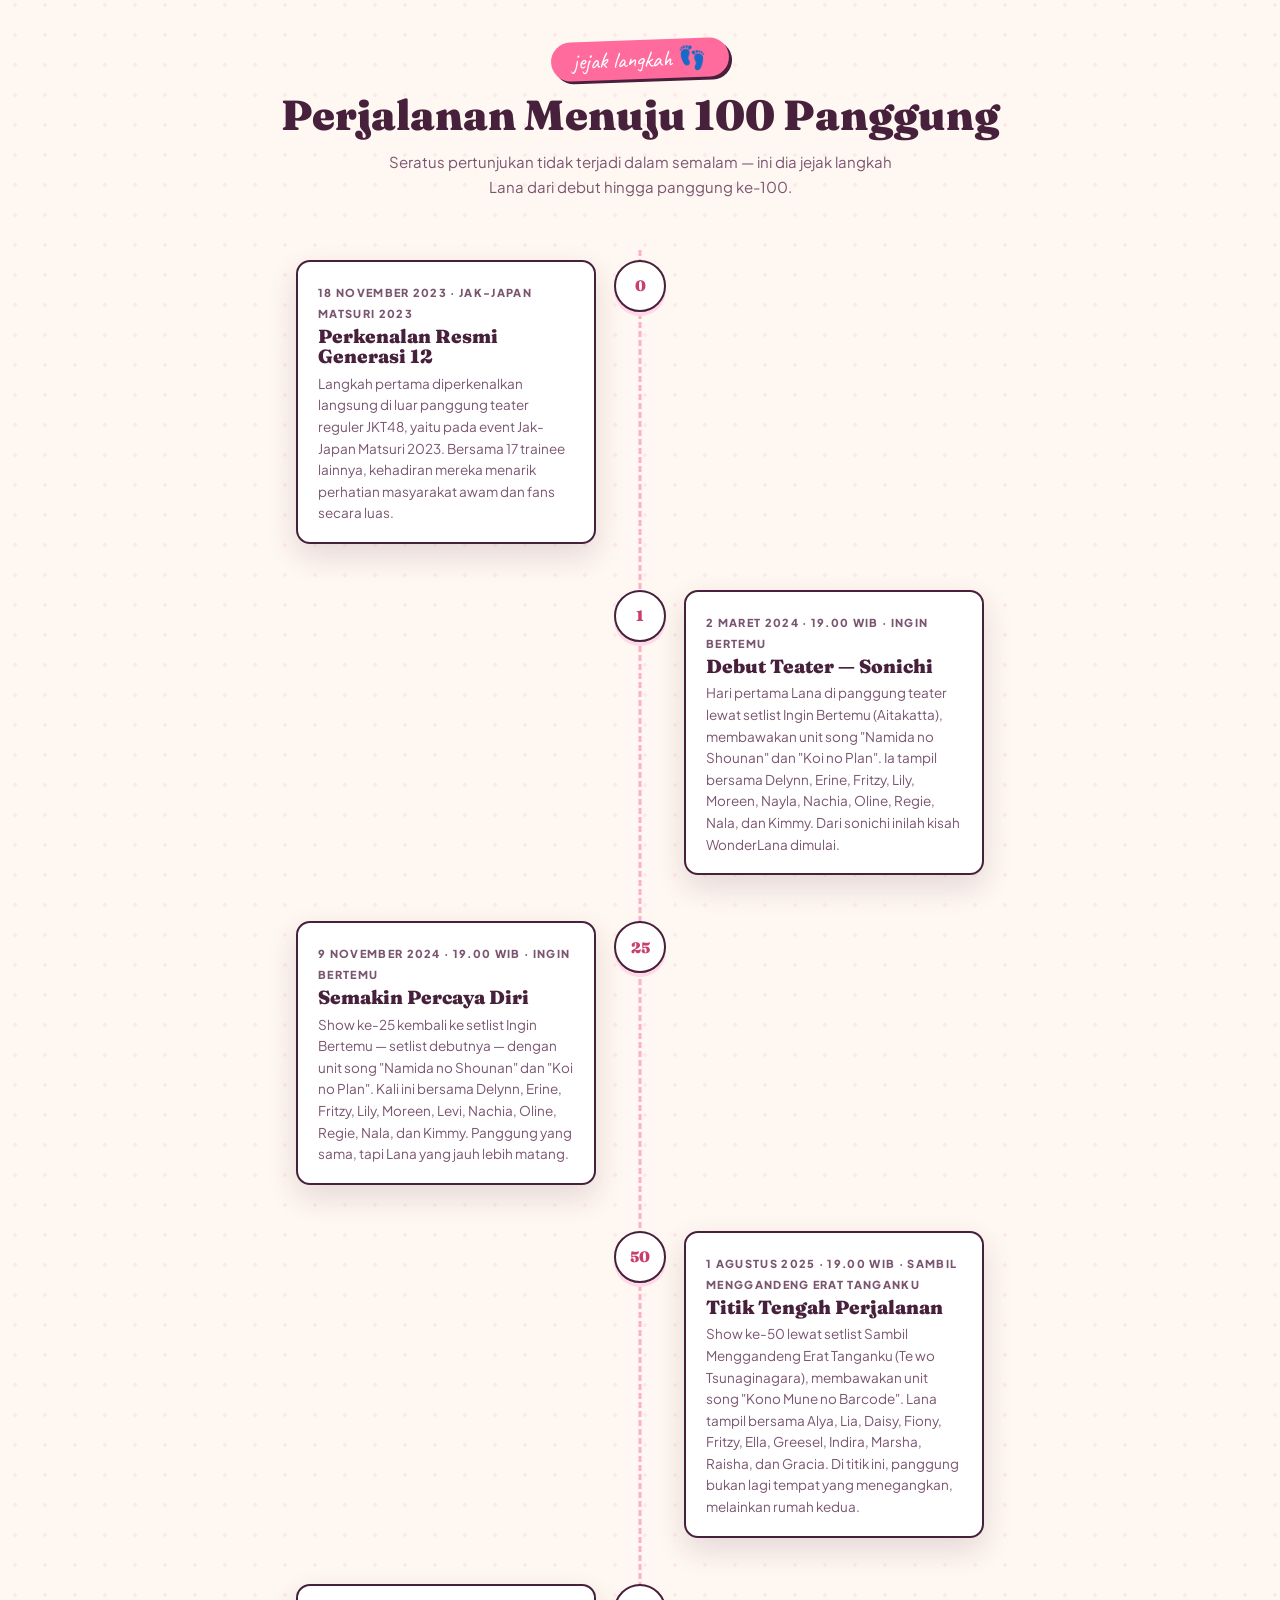
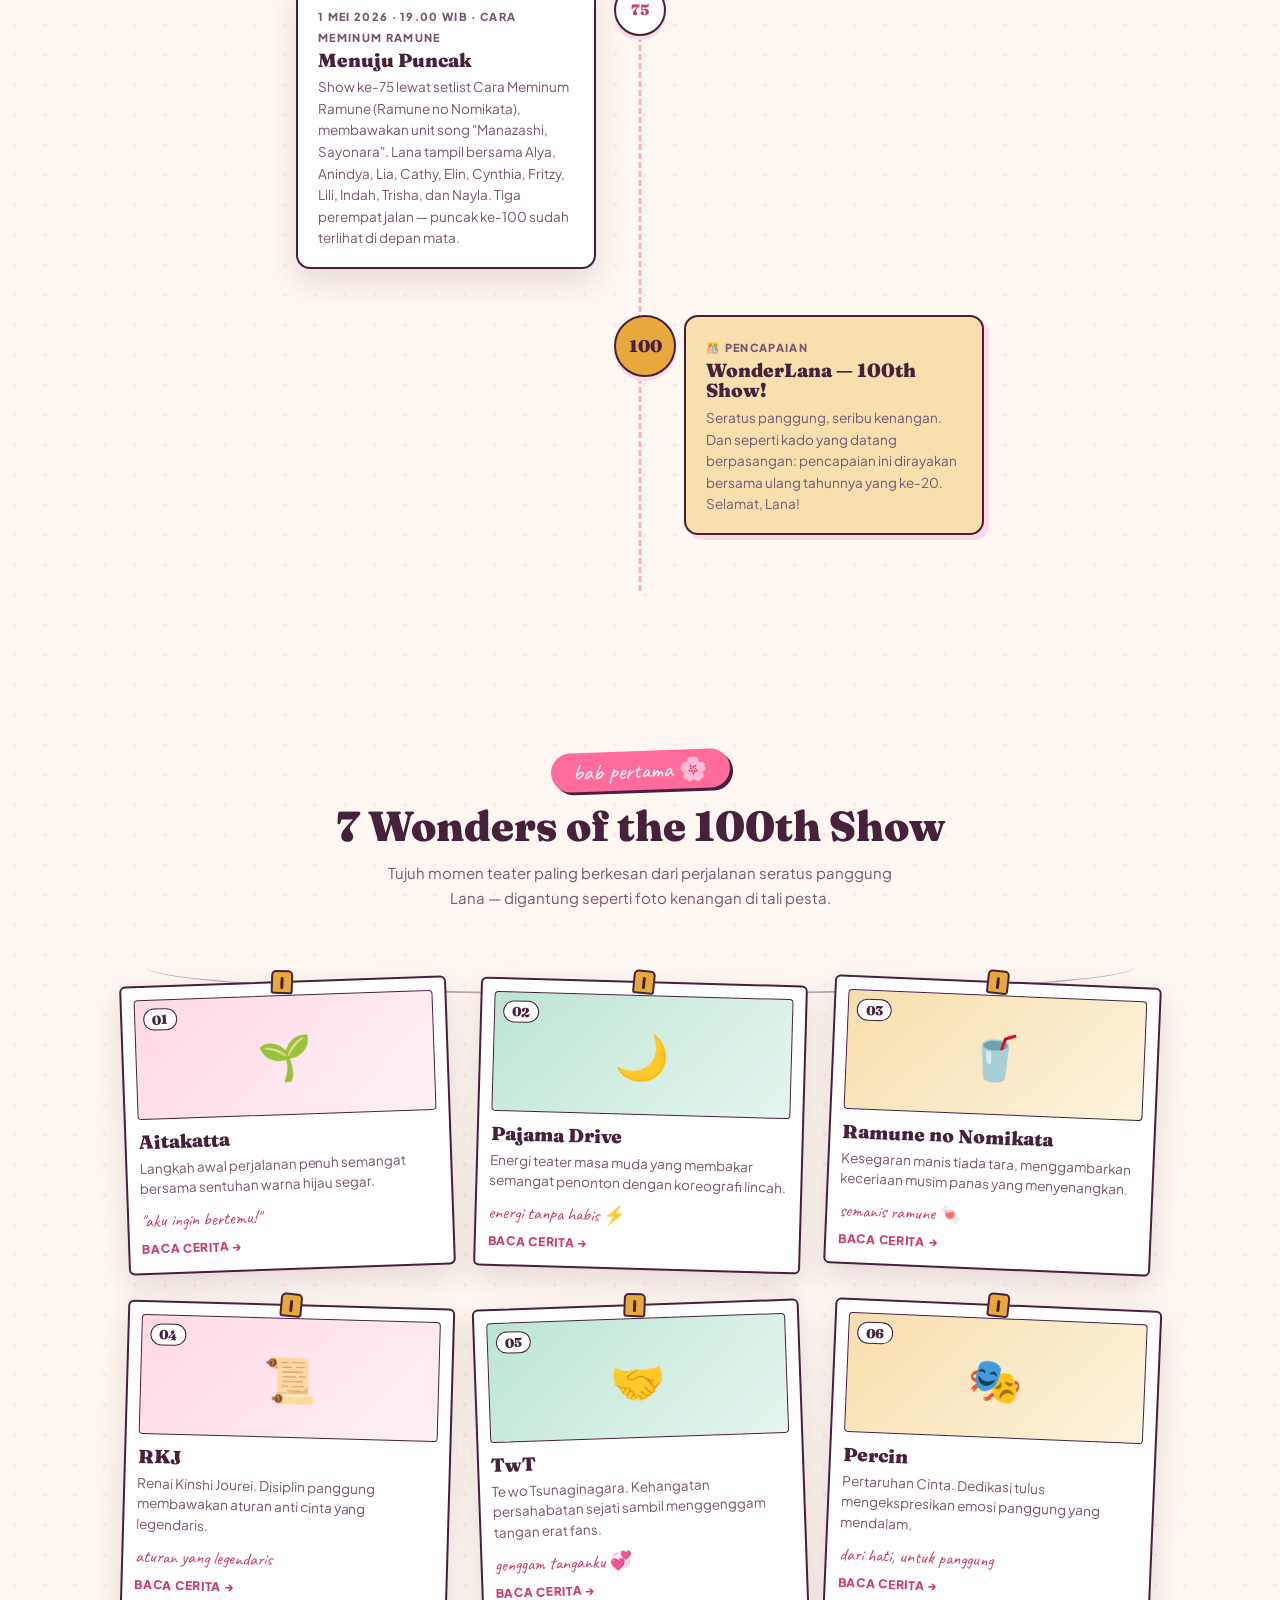
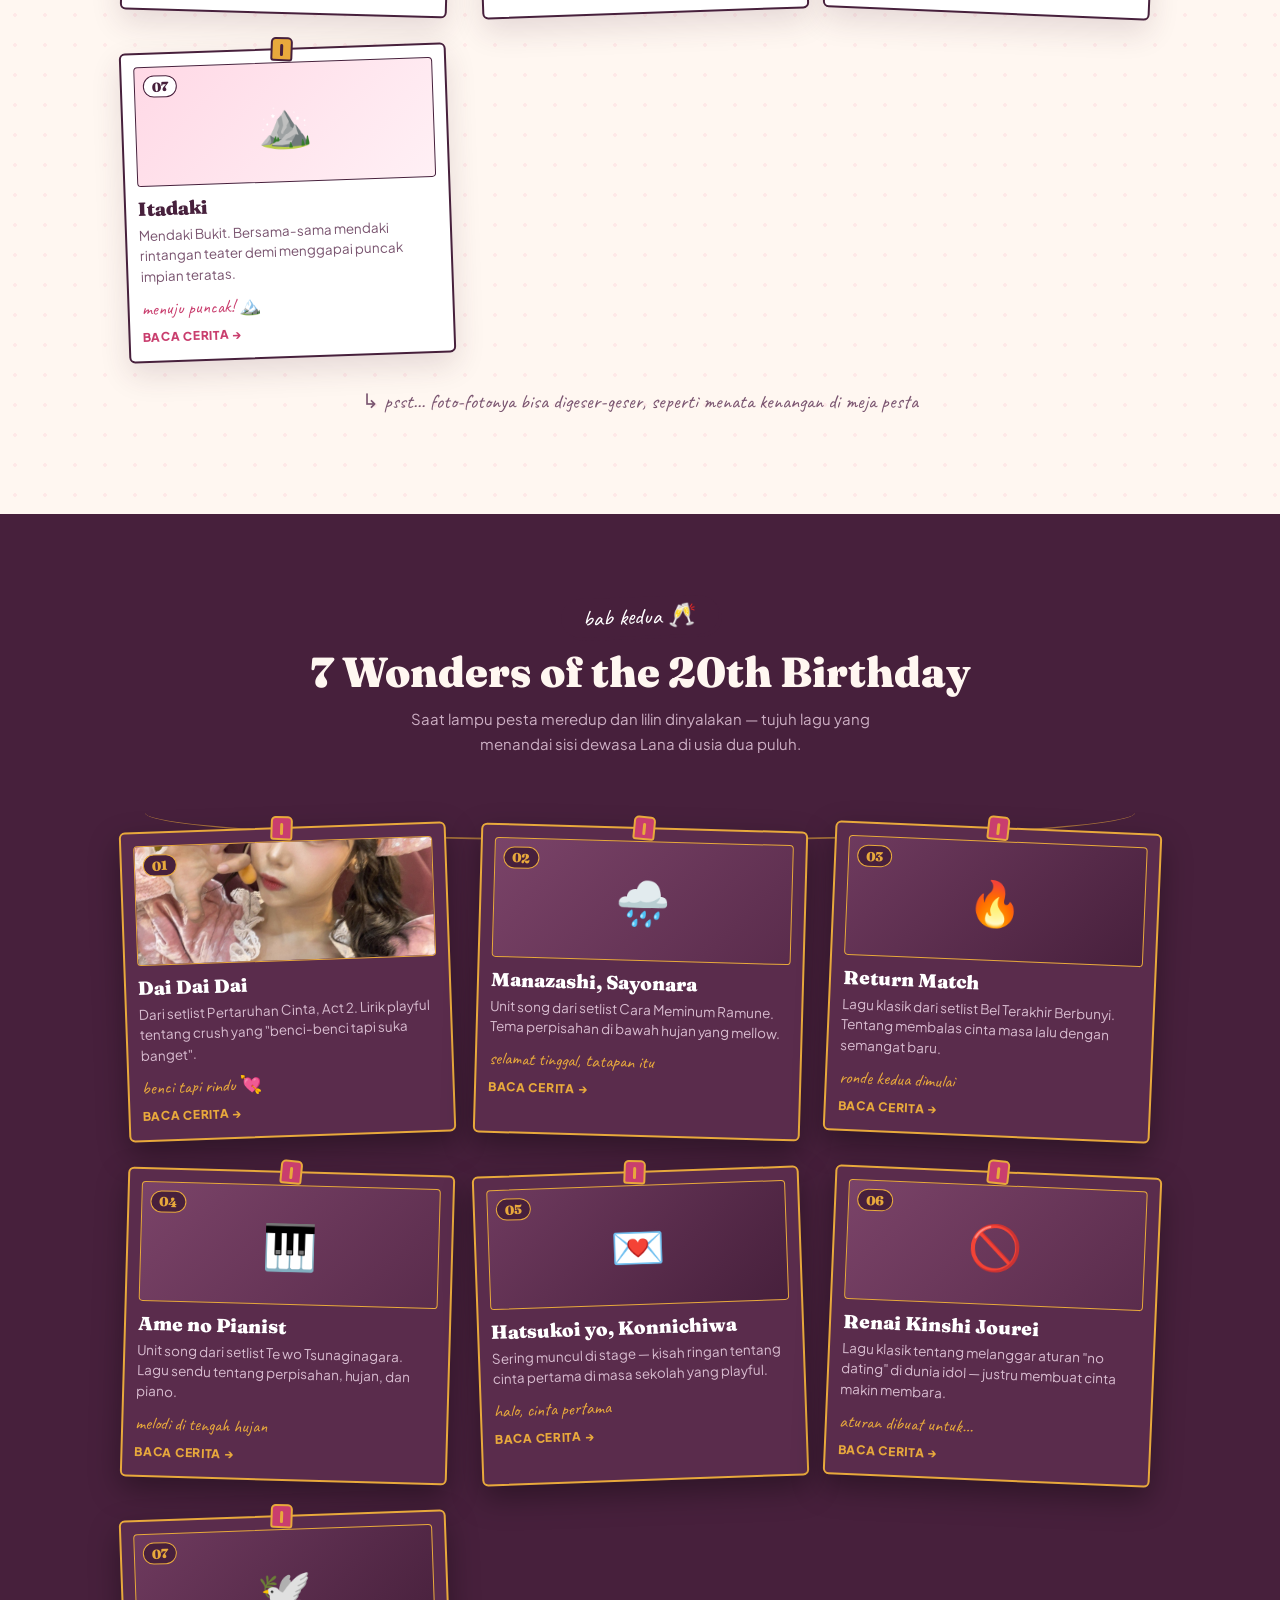
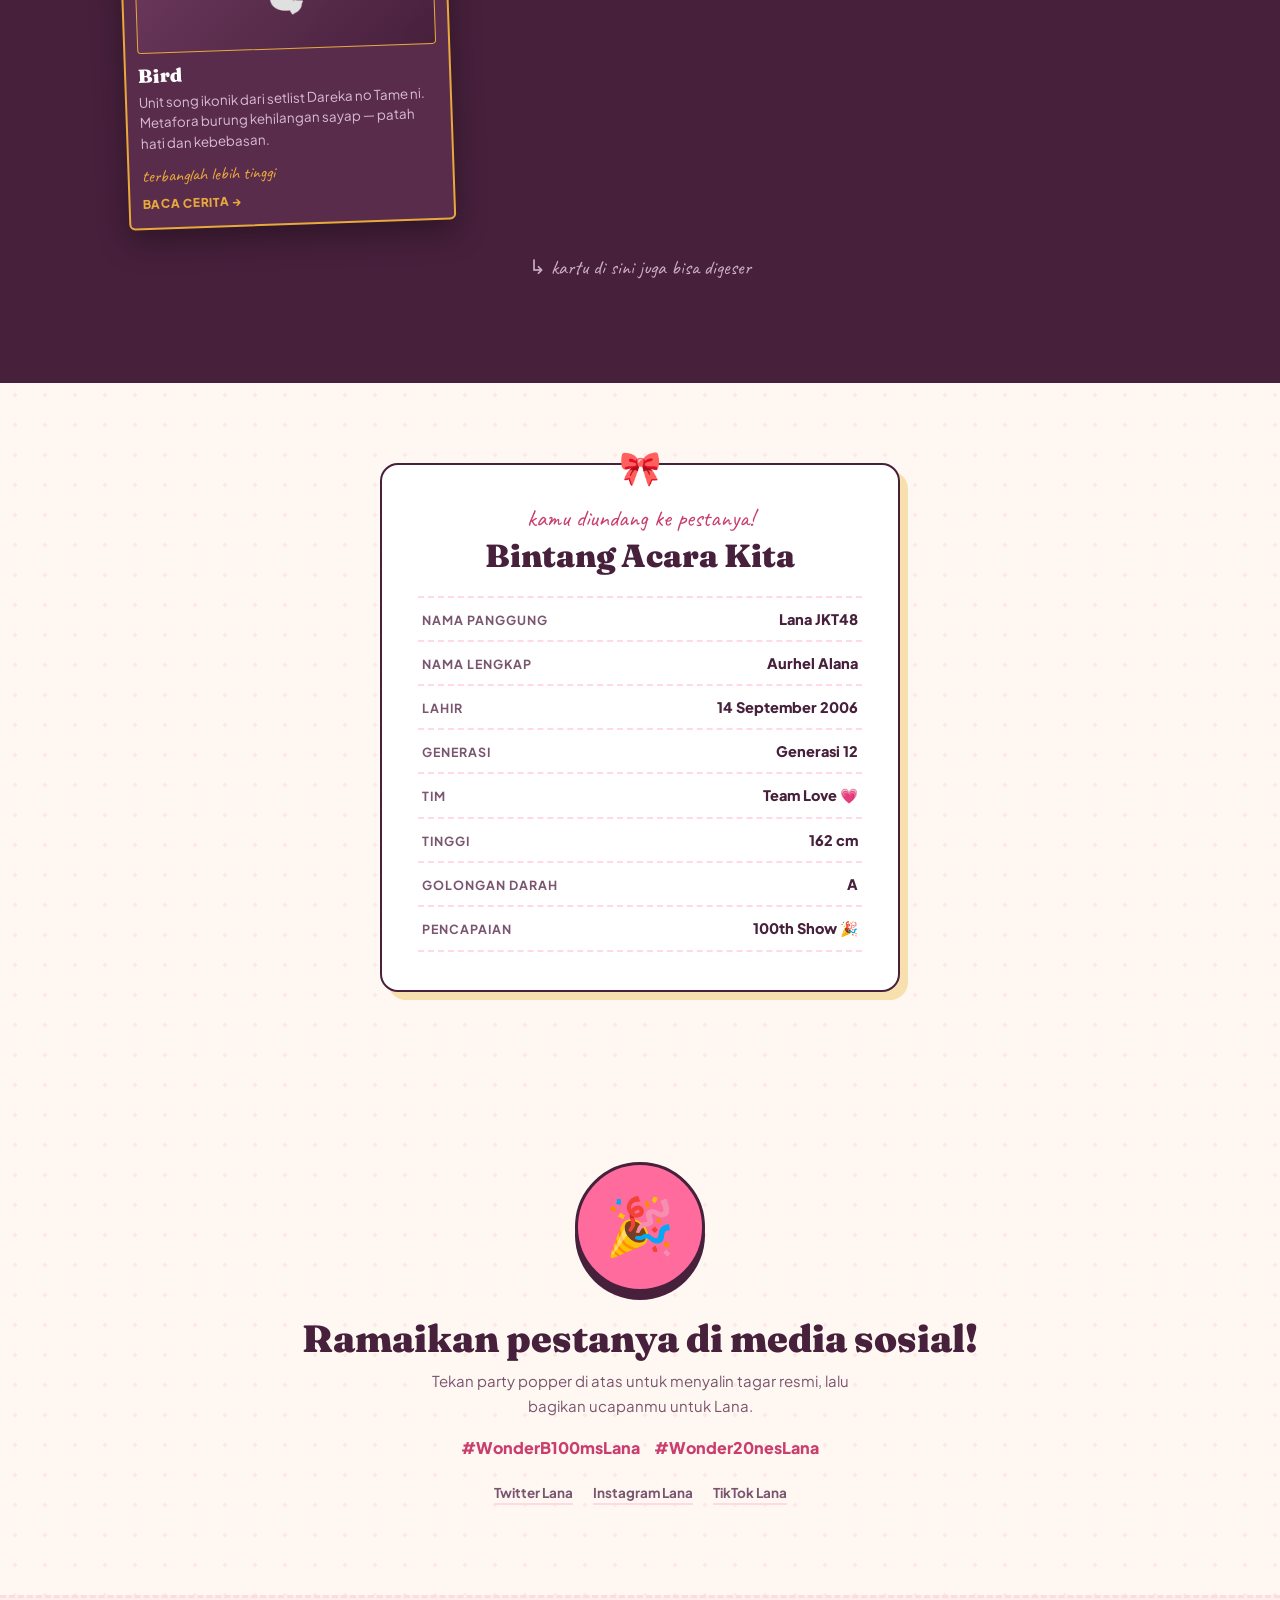
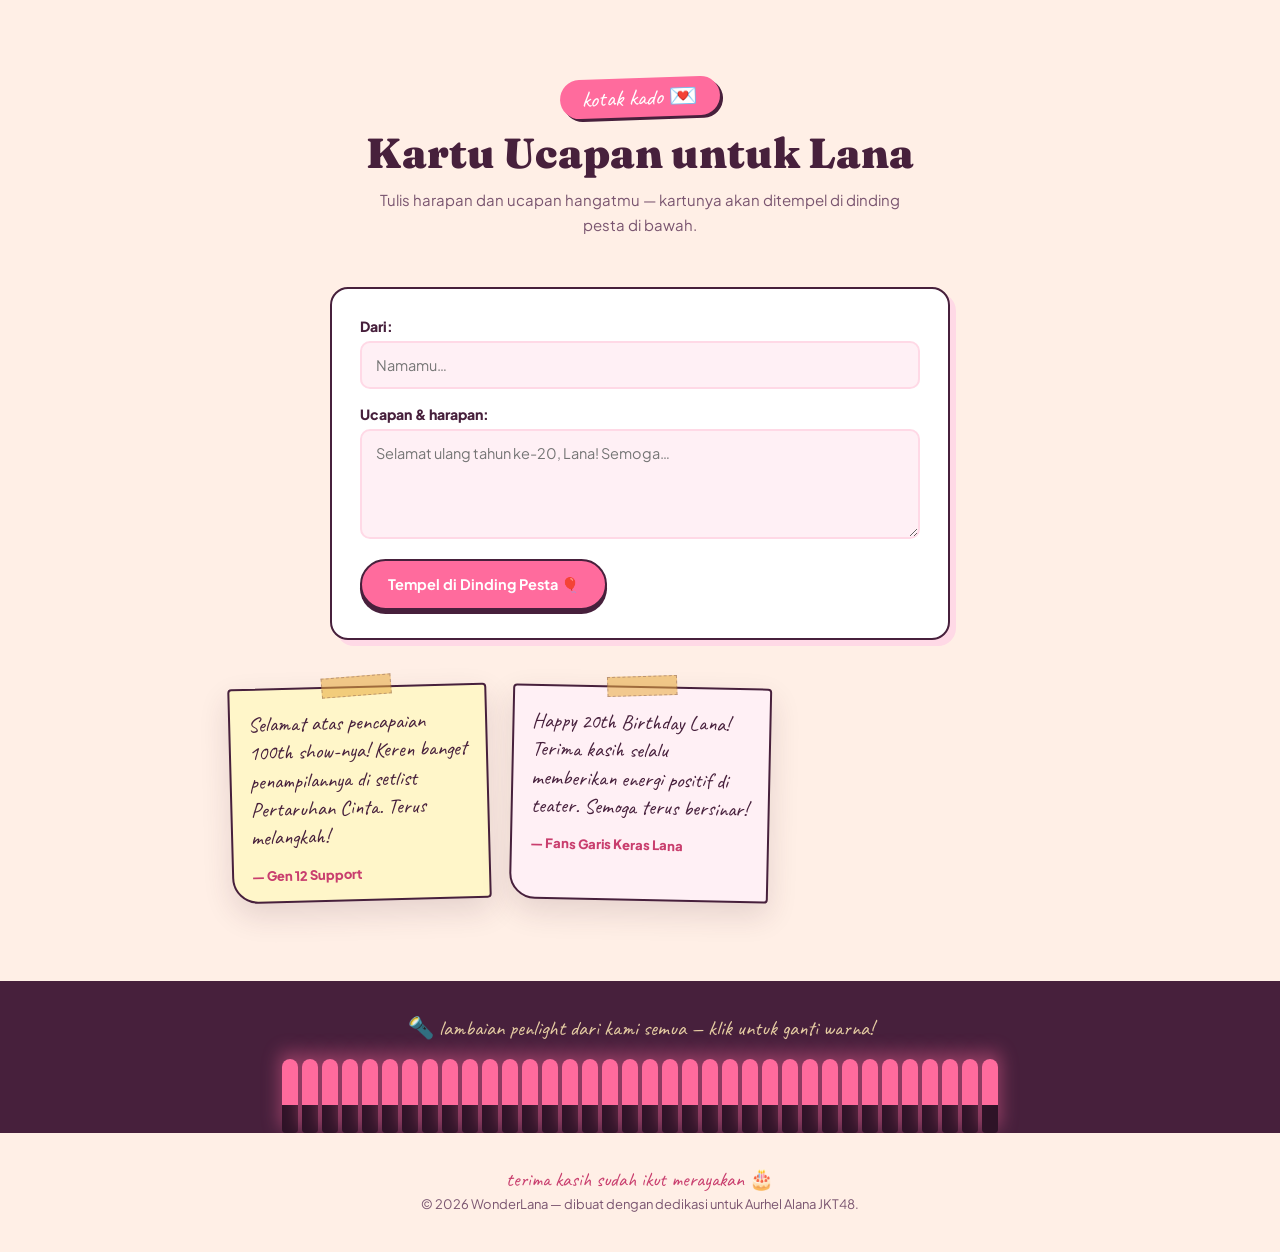
==== commit 4b54369f: "feat: change Gen 12 introduction milestone pin to 0" ====
--- a/index.html
+++ b/index.html
@@ -651,7 +651,7 @@
     </div>
     <div class="timeline">
       <div class="tl-item">
-        <span class="tl-pin" style="font-size: 13px;">12</span>
+        <span class="tl-pin">0</span>
         <div class="tl-card">
           <span class="tl-tag">18 November 2023 · Jak-Japan Matsuri 2023</span>
           <h3>Perkenalan Resmi Generasi 12</h3>
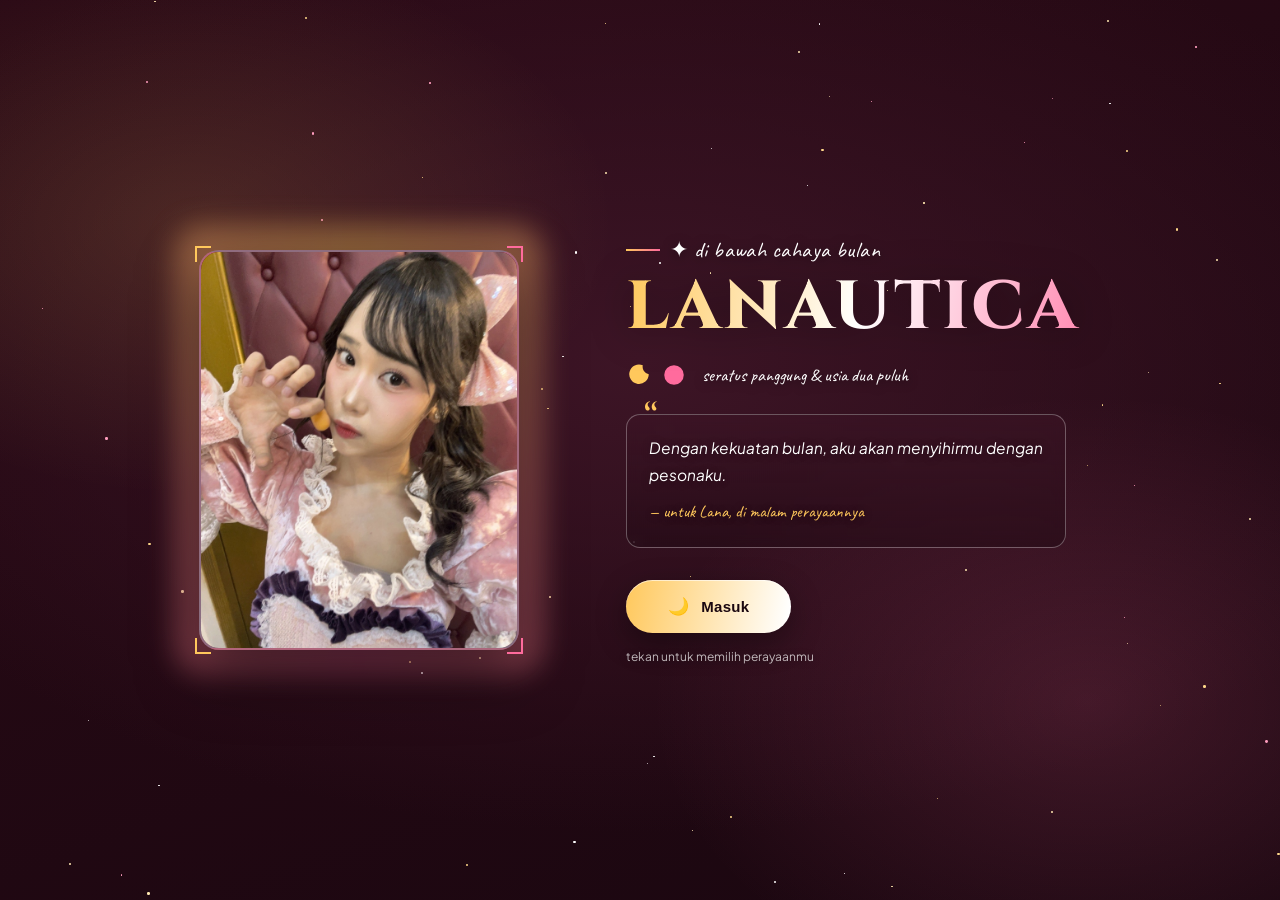
==== commit 24a94158: "feat: add LANAUTICA hero landing page with starfield background and magic entrance" ====
--- a/index.html
+++ b/index.html
@@ -3,1330 +3,201 @@
 <head>
 <meta charset="UTF-8">
 <meta name="viewport" content="width=device-width, initial-scale=1.0">
-<title>WonderLana — Seitansai ke-20 & 100th Show Lana JKT48</title>
+<title>LANAUTICA — WonderLana</title>
 <link rel="preconnect" href="https://fonts.googleapis.com">
 <link rel="preconnect" href="https://fonts.gstatic.com" crossorigin>
-<link href="https://fonts.googleapis.com/css2?family=Fraunces:ital,opsz,wght@0,9..144,600;0,9..144,900;1,9..144,600&family=Plus+Jakarta+Sans:wght@400;500;600;700;800&family=Caveat:wght@500;600;700&display=swap" rel="stylesheet">
+<link href="https://fonts.googleapis.com/css2?family=Cinzel:wght@600;800&family=Bungee&family=Fraunces:ital,opsz,wght@0,9..144,900;1,9..144,600&family=Plus+Jakarta+Sans:wght@400;500;600;700&family=Caveat:wght@600;700&display=swap" rel="stylesheet">
 <style>
   :root{
-    --cream:      #FFF7F1;   /* frosting */
-    --cream-2:    #FFEFE6;
-    --pink:       #FF6B9D;   /* strawberry */
-    --pink-soft:  #FFD9E6;
-    --pink-pale:  #FFF0F5;
-    --rose:       #C93E6E;   /* rose jam */
-    --plum:       #47203C;   /* dark plum — main text */
-    --plum-soft:  #7A5570;
-    --gold:       #E8A93C;   /* candlelight */
-    --gold-soft:  #F7DFAE;
-    --mint:       #BDE5D3;
-    --shadow: 0 12px 30px rgba(71,32,60,0.14);
-    --shadow-big: 0 22px 50px rgba(71,32,60,0.20);
-  }
-
-  *{ box-sizing:border-box; }
-  html{ scroll-behavior:smooth; }
+    /* sisi teater (100th show) */
+    --stage:  #2B0A16;
+    --curtain:#C2274B;
+    --curtain-d:#8A1234;
+    --bulb:   #FFC85C;
+    --mint:   #9FE3C7;
+    /* sisi pesta (seitansai 20) */
+    --cream:  #FFF7F1;
+    --pink:   #FF6B9D;
+    --rose:   #C93E6E;
+    --plum:   #47203C;
+    --gold:   #E8A93C;
+    /* netral */
+    --ink:    #1A0710;
+  }
+  *{ box-sizing:border-box; margin:0; }
+  html,body{ height:100%; }
   body{
-    margin:0;
-    background:var(--cream);
-    color:var(--plum);
-    font-family:'Plus Jakarta Sans', sans-serif;
-    background-image: radial-gradient(rgba(255,107,157,0.10) 1.6px, transparent 1.6px);
-    background-size: 30px 30px;
-    overflow-x:hidden;
-  }
-
-  @media (prefers-reduced-motion: reduce){
-    *{ animation-duration:0.001ms !important; animation-iteration-count:1 !important; transition-duration:0.001ms !important; scroll-behavior:auto !important; }
-    .confetti-piece{ display:none !important; }
-  }
-
-  a{ color:inherit; }
-  h1,h2,h3{ font-family:'Fraunces', serif; margin:0; line-height:1.08; }
-  .hand{ font-family:'Caveat', cursive; }
-
-  .wrap{ max-width:1080px; margin:0 auto; padding:0 24px; }
-
-  a:focus-visible, button:focus-visible, input:focus-visible, textarea:focus-visible{
-    outline:3px solid var(--gold); outline-offset:3px; border-radius:6px;
-  }
-
-  /* ---------- BUNTING (bendera pesta) ---------- */
-  .bunting{ width:100%; display:block; }
-
-  /* ---------- NAV ---------- */
-  nav{
-    position:sticky; top:0; z-index:60;
-    background: rgba(255,247,241,0.85);
-    backdrop-filter: blur(10px);
-    border-bottom: 2px dashed var(--pink-soft);
-  }
-  nav .wrap{ display:flex; align-items:center; justify-content:space-between; height:64px; }
-  .brand{ font-family:'Fraunces', serif; font-weight:900; font-size:20px; letter-spacing:-0.02em; display:flex; align-items:center; gap:8px; }
-  .brand .balloon{ font-size:22px; transform:rotate(-8deg); display:inline-block; }
-  .navlinks{ display:flex; gap:24px; font-size:13.5px; font-weight:600; }
-  .navlinks a{ text-decoration:none; color:var(--plum-soft); padding:4px 2px; border-bottom:2px solid transparent; transition:color .2s, border-color .2s; }
-  .navlinks a:hover{ color:var(--rose); border-color:var(--pink); }
-
-  /* ---------- HERO ---------- */
-  .hero{ padding:72px 0 40px; text-align:center; position:relative; }
-  .hero .kicker{
-    display:inline-block; font-family:'Caveat'; font-size:24px; color:var(--rose);
-    transform:rotate(-2deg); margin-bottom:14px;
-  }
-  .hero h1{
-    font-size:clamp(42px, 7.5vw, 84px); font-weight:900; letter-spacing:-0.02em;
-    color:var(--plum);
-  }
-  .hero h1 .big20{
-    color:var(--pink);
-    text-shadow: 4px 4px 0 var(--gold-soft);
-    font-style:italic;
-  }
-  .hero p.lead{
-    margin:22px auto 0; max-width:560px; font-size:17px; line-height:1.7; color:var(--plum-soft);
-  }
-
-  /* two milestone tickets */
-  .tickets{ display:flex; gap:18px; justify-content:center; flex-wrap:wrap; margin-top:36px; }
-  .ticket{
-    position:relative; background:#fff; border:2px solid var(--plum);
-    border-radius:14px; padding:16px 26px; text-align:left;
-    box-shadow: 5px 5px 0 var(--pink-soft);
-    transition:transform .2s ease, box-shadow .2s ease;
-  }
-  .ticket:hover{ transform:translate(-2px,-2px); box-shadow: 8px 8px 0 var(--pink-soft); }
-  .ticket.gold{ box-shadow: 5px 5px 0 var(--gold-soft); }
-  .ticket.gold:hover{ box-shadow: 8px 8px 0 var(--gold-soft); }
-  .ticket::before, .ticket::after{
-    content:''; position:absolute; top:50%; width:16px; height:16px; border-radius:50%;
-    background:var(--cream); border:2px solid var(--plum); transform:translateY(-50%);
-  }
-  .ticket::before{ left:-9px; border-right-color:transparent; }
-  .ticket::after{ right:-9px; border-left-color:transparent; }
-  .ticket .t-label{ font-size:11px; font-weight:800; letter-spacing:0.14em; text-transform:uppercase; color:var(--plum-soft); }
-  .ticket .t-big{ font-family:'Fraunces'; font-weight:900; font-size:30px; color:var(--rose); }
-  .ticket.gold .t-big{ color:var(--gold); }
-  .ticket .t-sub{ font-family:'Caveat'; font-size:19px; color:var(--plum-soft); }
-
-  .hero-cta{ margin-top:34px; display:flex; gap:14px; justify-content:center; flex-wrap:wrap; }
-  .btn{
-    font-family:'Plus Jakarta Sans'; font-weight:700; font-size:14.5px;
-    padding:14px 26px; border-radius:999px; border:2px solid var(--plum);
-    cursor:pointer; text-decoration:none; display:inline-flex; align-items:center; gap:8px;
-    transition:transform .15s ease, box-shadow .15s ease; background:#fff; color:var(--plum);
-    box-shadow:0 4px 0 var(--plum);
-  }
-  .btn:hover{ transform:translateY(-2px); box-shadow:0 6px 0 var(--plum); }
-  .btn:active{ transform:translateY(2px); box-shadow:0 1px 0 var(--plum); }
-  .btn-primary{ background:var(--pink); color:#fff; }
-  .btn-gold{ background:var(--gold); color:var(--plum); }
-
-  /* ---------- CAKE (signature) ---------- */
-  .cake-section{ padding:70px 0 90px; text-align:center; }
-  .cake-note{ font-family:'Caveat'; font-size:26px; color:var(--rose); margin-bottom:6px; }
-  .cake-sub{ font-size:14px; color:var(--plum-soft); margin:0 0 40px; }
-
-  .cake-stage{ position:relative; width:min(420px, 88vw); margin:0 auto; }
-  .candles{
-    display:flex; justify-content:center; gap:26px; align-items:flex-end;
-    position:relative; z-index:3; margin-bottom:-6px;
-  }
-  .candle{
-    background:none; border:none; padding:0; cursor:pointer; position:relative;
-    display:flex; flex-direction:column; align-items:center;
-  }
-  .flame{
-    width:14px; height:20px; border-radius:50% 50% 50% 50% / 60% 60% 40% 40%;
-    background: radial-gradient(circle at 50% 30%, #FFF3B0, var(--gold) 60%, #E07B39);
-    box-shadow: 0 0 14px 4px rgba(232,169,60,0.55);
-    animation: flicker 0.9s infinite alternate ease-in-out;
-    transform-origin: 50% 100%;
-    transition: opacity .3s ease, transform .3s ease;
-  }
-  .candle:nth-child(2) .flame{ animation-delay:.2s; }
-  .candle:nth-child(3) .flame{ animation-delay:.45s; }
-  @keyframes flicker{
-    from{ transform:scaleY(1) rotate(-2deg); }
-    to{ transform:scaleY(1.15) rotate(3deg); }
-  }
-  .candle.out .flame{ opacity:0; transform:scale(0.2) translateY(6px); }
-  .smoke{
-    position:absolute; top:-8px; left:50%; font-size:14px; opacity:0;
-    transform:translate(-50%, 0);
-    pointer-events:none;
-  }
-  .candle.out .smoke{ animation: smoke-up 1.4s ease-out forwards; }
-  @keyframes smoke-up{
-    0%{ opacity:.9; transform:translate(-50%, 0); }
-    100%{ opacity:0; transform:translate(-40%, -30px); }
-  }
-  .wick{ width:2.5px; height:8px; background:var(--plum); }
-  .stick{
-    width:15px; height:52px; border-radius:5px;
-    background: repeating-linear-gradient(135deg, #fff 0 6px, var(--pink) 6px 12px);
-    border:1.5px solid var(--plum);
-  }
-  .stick.num{
-    width:38px; display:flex; align-items:center; justify-content:center;
-    font-family:'Fraunces'; font-weight:900; font-size:26px; color:var(--rose);
-    background:#fff;
-  }
-
-  .cake{ position:relative; z-index:2; }
-  .layer{
-    margin:0 auto; border:2.5px solid var(--plum); position:relative;
-    background:var(--pink-soft);
-  }
-  .layer.top{
-    width:62%; height:64px; border-radius:16px 16px 0 0;
-    background: linear-gradient(var(--pink-pale) 55%, var(--pink-soft) 55%);
-  }
-  .layer.bottom{
-    width:86%; height:76px; border-radius:16px 16px 0 0; border-top:none; margin-top:-2px;
-    background: linear-gradient(var(--gold-soft) 50%, var(--cream-2) 50%);
-  }
-  .drip{
-    position:absolute; top:-2px; left:0; right:0; height:26px; display:flex; overflow:hidden;
-  }
-  .drip i{
-    flex:1; background:var(--rose); border:2px solid var(--plum); border-top:none;
-    border-radius:0 0 999px 999px; margin:0 -1px; height:100%;
-  }
-  .drip i:nth-child(odd){ height:70%; }
-  .plate{
-    width:100%; height:18px; background:#fff; border:2.5px solid var(--plum);
-    border-radius:999px; margin-top:-2px; box-shadow: var(--shadow);
-  }
-  .cake-msg{
-    min-height:64px; margin-top:26px; font-family:'Caveat'; font-size:28px; color:var(--plum);
-    display:flex; align-items:center; justify-content:center; gap:12px; flex-wrap:wrap;
-  }
-  .relight{
-    display:none; font-family:'Plus Jakarta Sans'; font-size:12.5px; font-weight:700;
-    background:none; border:none; color:var(--rose); text-decoration:underline; cursor:pointer;
-  }
-
-  /* confetti */
-  .confetti-piece{
-    position:fixed; top:-20px; width:10px; height:14px; z-index:200; pointer-events:none;
-    animation: confetti-fall linear forwards;
-  }
-  @keyframes confetti-fall{
-    to{ transform: translateY(110vh) rotate(720deg); opacity:0.9; }
-  }
-
-  /* ---------- SECTION HEADERS ---------- */
-  .section{ padding:80px 0; }
-  .section-head{ text-align:center; margin-bottom:50px; }
-  .section-head .ribbon{
-    display:inline-block; font-family:'Caveat'; font-size:23px; color:#fff;
-    background:var(--pink); padding:5px 22px; border-radius:999px;
-    transform:rotate(-2deg); margin-bottom:14px; box-shadow:3px 3px 0 var(--plum);
-  }
-  .section-head .ribbon.plum{ background:var(--plum); }
-  .section-head h2{ font-size:clamp(28px, 4vw, 42px); font-weight:900; }
-  .section-head p{ color:var(--plum-soft); max-width:520px; margin:12px auto 0; font-size:15px; line-height:1.65; }
-
-  /* ---------- POLAROID GARLAND ---------- */
-  .string{
-    height:34px; margin-bottom:-14px; position:relative; z-index:1;
-    border-bottom:2.5px solid var(--plum-soft);
-    border-radius:0 0 60% 60% / 0 0 100% 100%;
-    width:96%; margin-left:auto; margin-right:auto;
-    opacity:.5;
-  }
-  .polaroid-grid{
-    display:grid; grid-template-columns:repeat(auto-fill, minmax(240px, 1fr));
-    gap:34px 26px; position:relative; z-index:2;
-  }
-  .polaroid{
-    background:#fff; border:2px solid var(--plum); border-radius:6px;
-    padding:12px 12px 16px; box-shadow:var(--shadow);
-    position:relative; cursor:grab; user-select:none;
-    transition: box-shadow .2s ease;
-  }
-  .polaroid:active{ cursor:grabbing; }
-  .polaroid:hover{ box-shadow:var(--shadow-big); }
-  .polaroid:nth-child(odd){ transform:rotate(-2deg); }
-  .polaroid:nth-child(even){ transform:rotate(1.6deg); }
-  .polaroid:nth-child(3n){ transform:rotate(2.4deg); }
-  .pin{
-    position:absolute; top:-13px; left:50%; transform:translateX(-50%) rotate(4deg);
-    width:22px; height:24px; background:var(--gold); border:2px solid var(--plum);
-    border-radius:5px 5px 3px 3px; z-index:3;
-  }
-  .pin::after{ content:''; position:absolute; left:50%; top:5px; transform:translateX(-50%); width:3px; height:12px; background:var(--plum); border-radius:2px; }
-  .photo{
-    height:120px; border-radius:4px; border:1.5px solid var(--plum);
-    display:flex; align-items:center; justify-content:center; font-size:44px;
-    margin-bottom:12px; overflow:hidden; position:relative;
-  }
-  .photo img{ width:100%; height:100%; object-fit:cover; }
-  .p-num{
-    position:absolute; top:8px; left:8px; background:#fff; border:1.5px solid var(--plum);
-    font-family:'Fraunces'; font-weight:900; font-size:13px; padding:2px 8px; border-radius:999px;
-  }
-  .polaroid h3{ font-size:19px; font-weight:900; margin-bottom:6px; }
-  .polaroid p{ font-size:13.5px; line-height:1.55; color:var(--plum-soft); margin:0 0 10px; }
-  .p-caption{ font-family:'Caveat'; font-size:18px; color:var(--rose); }
-
-  /* kawaii photo fills */
-  .fill-1{ background:linear-gradient(135deg, var(--pink-soft), var(--pink-pale)); }
-  .fill-2{ background:linear-gradient(135deg, var(--mint), #E5F6EE); }
-  .fill-3{ background:linear-gradient(135deg, var(--gold-soft), #FDF3DD); }
-
-  /* ---------- MATURE (20th) variant ---------- */
-  .mature{ background:var(--plum); color:var(--cream); border-top:3px solid var(--plum); border-bottom:3px solid var(--plum); }
-  .mature .section-head h2{ color:var(--cream); }
-  .mature .section-head p{ color:#CDAFC4; }
-  .mature .string{ border-color:var(--gold); opacity:.6; }
-  .mature .polaroid{
-    background:#5A2C4C; border-color:var(--gold); color:var(--cream);
-    box-shadow:0 12px 30px rgba(0,0,0,0.35);
-  }
-  .mature .polaroid:hover{ box-shadow:0 22px 50px rgba(0,0,0,0.45); }
-  .mature .pin{ background:var(--rose); border-color:var(--gold); }
-  .mature .pin::after{ background:var(--gold); }
-  .mature .photo{ border-color:var(--gold); }
-  .mature .p-num{ background:var(--plum); border-color:var(--gold); color:var(--gold); }
-  .mature .polaroid h3{ color:#fff; }
-  .mature .polaroid p{ color:#D8BCD0; }
-  .mature .p-caption{ color:var(--gold); }
-  .fill-m1{ background:linear-gradient(135deg, #6E3A5E, #47203C); }
-  .fill-m2{ background:linear-gradient(135deg, #7A4368, #5A2C4C); }
-
-  .drag-hint{ text-align:center; font-family:'Caveat'; font-size:20px; color:var(--plum-soft); margin-top:30px; }
-  .mature .drag-hint{ color:#CDAFC4; }
-
-  /* ---------- INVITATION (biodata) ---------- */
-  .invite-wrap{ display:flex; justify-content:center; }
-  .invite{
-    background:#fff; border:2.5px solid var(--plum); border-radius:18px;
-    max-width:520px; width:100%; padding:38px 36px; text-align:center;
-    box-shadow: 8px 8px 0 var(--gold-soft); position:relative;
-  }
-  .invite::before{
-    content:'🎀'; position:absolute; top:-20px; left:50%; transform:translateX(-50%);
-    font-size:34px;
-  }
-  .invite .inv-kicker{ font-family:'Caveat'; font-size:24px; color:var(--rose); }
-  .invite h2{ font-size:32px; font-weight:900; margin:6px 0 22px; }
-  .inv-rows{ text-align:left; border-top:2px dashed var(--pink-soft); }
-  .inv-row{
-    display:flex; justify-content:space-between; align-items:baseline; gap:16px;
-    padding:12px 4px; border-bottom:2px dashed var(--pink-soft); font-size:14.5px;
-  }
-  .inv-row b{ font-weight:800; }
-  .inv-row span{ color:var(--plum-soft); font-size:12.5px; font-weight:700; letter-spacing:.08em; text-transform:uppercase; }
-
-  /* ---------- HASHTAG POPPER ---------- */
-  .popper-section{ text-align:center; padding:90px 0; }
-  .popper{
-    font-size:56px; width:130px; height:130px; border-radius:50%;
-    background:var(--pink); border:3px solid var(--plum);
-    box-shadow:0 8px 0 var(--plum); cursor:pointer;
-    transition:transform .15s ease, box-shadow .15s ease;
-  }
-  .popper:hover{ transform:translateY(-4px) rotate(-6deg); }
-  .popper:active{ transform:translateY(4px); box-shadow:0 2px 0 var(--plum); }
-  .popper-section h2{ font-size:clamp(26px,4vw,38px); margin:26px 0 10px; font-weight:900; }
-  .popper-section p{ color:var(--plum-soft); max-width:440px; margin:0 auto; font-size:15px; line-height:1.65; }
-  .tags-line{
-    margin-top:18px; font-weight:800; font-size:16px; color:var(--rose);
-    display:flex; gap:14px; justify-content:center; flex-wrap:wrap;
-  }
-  .social{ margin-top:26px; display:flex; gap:20px; justify-content:center; font-size:13.5px; font-weight:700; }
-  .social a{ text-decoration:none; color:var(--plum-soft); border-bottom:2px solid var(--pink-soft); padding-bottom:2px; }
-  .social a:hover{ color:var(--rose); border-color:var(--pink); }
-  .copied-toast{
-    position:fixed; bottom:26px; left:50%; transform:translate(-50%, 80px);
-    background:var(--plum); color:#fff; padding:12px 22px; border-radius:999px;
-    font-size:13.5px; font-weight:700; z-index:300; transition:transform .3s ease;
-    box-shadow:var(--shadow-big);
-  }
-  .copied-toast.show{ transform:translate(-50%, 0); }
-
-  /* ---------- WISH BOX (kartu ucapan) ---------- */
-  .wishes{ background:var(--cream-2); border-top:3px dashed var(--pink-soft); }
-  .wish-form{
-    background:#fff; border:2.5px solid var(--plum); border-radius:18px;
-    padding:28px; max-width:620px; margin:0 auto 46px;
-    box-shadow:6px 6px 0 var(--pink-soft);
-    display:flex; flex-direction:column; gap:16px;
-  }
-  .wish-form label{ font-weight:800; font-size:14px; display:block; margin-bottom:6px; }
-  .wish-form input, .wish-form textarea{
-    width:100%; background:var(--pink-pale); border:2px solid var(--pink-soft);
-    border-radius:10px; padding:13px 14px; font-family:inherit; font-size:14.5px;
-    color:var(--plum); transition:border-color .2s;
-  }
-  .wish-form input:focus, .wish-form textarea:focus{ border-color:var(--pink); outline:none; }
-  .wish-form textarea{ resize:vertical; min-height:110px; }
-  .wish-grid{
-    max-width:820px; margin:0 auto;
-    display:grid; grid-template-columns:repeat(auto-fill, minmax(240px, 1fr)); gap:22px;
-  }
-  .wish-card{
-    padding:20px 18px 16px; border-radius:4px 4px 4px 26px;
-    border:2px solid var(--plum); box-shadow:var(--shadow); position:relative;
-  }
-  .wish-card:nth-child(3n+1){ background:#FFF6C9; transform:rotate(-1.5deg); }
-  .wish-card:nth-child(3n+2){ background:var(--pink-pale); transform:rotate(1.2deg); }
-  .wish-card:nth-child(3n){ background:#E9F7F0; transform:rotate(-0.8deg); }
-  .wish-card .tape{
-    position:absolute; top:-12px; left:50%; transform:translateX(-50%) rotate(-3deg);
-    width:70px; height:20px; background:rgba(232,169,60,0.55);
-    border:1px dashed rgba(71,32,60,0.3);
-  }
-  .wish-card p{ font-family:'Caveat'; font-size:21px; line-height:1.35; margin:0 0 12px; }
-  .wish-card b{ font-size:13px; font-weight:800; color:var(--rose); }
-
-  /* ---------- STORY MODAL ---------- */
-  .polaroid .read-more{
-    display:block; margin-top:10px; font-family:'Plus Jakarta Sans';
-    font-size:12px; font-weight:800; letter-spacing:.06em; text-transform:uppercase;
-    color:var(--rose);
-  }
-  .mature .polaroid .read-more{ color:var(--gold); }
-
-  .modal-backdrop{
-    position:fixed; inset:0; background:rgba(71,32,60,0.55); backdrop-filter:blur(4px);
-    z-index:400; display:none; align-items:center; justify-content:center; padding:24px;
-  }
-  .modal-backdrop.open{ display:flex; }
-  .modal{
-    background:#fff; border:2.5px solid var(--plum); border-radius:18px;
-    max-width:560px; width:100%; max-height:85vh; overflow-y:auto;
-    padding:34px 32px 30px; position:relative;
-    box-shadow: 10px 10px 0 var(--pink-soft), var(--shadow-big);
-    animation: modal-pop .3s cubic-bezier(.2,.9,.3,1.3);
-  }
-  @keyframes modal-pop{ from{ transform:scale(.85) rotate(-1.5deg); opacity:0; } to{ transform:scale(1) rotate(0); opacity:1; } }
-  .modal.mature-modal{
-    background:#5A2C4C; border-color:var(--gold); color:var(--cream);
-    box-shadow: 10px 10px 0 rgba(232,169,60,0.35), var(--shadow-big);
-  }
-  .modal .m-tag{
-    display:inline-block; font-family:'Caveat'; font-size:21px; color:#fff;
-    background:var(--pink); padding:3px 18px; border-radius:999px; transform:rotate(-2deg);
-    margin-bottom:14px;
-  }
-  .modal.mature-modal .m-tag{ background:var(--gold); color:var(--plum); }
-  .modal h3{ font-size:30px; font-weight:900; margin-bottom:4px; }
-  .modal .m-setlist{ font-family:'Caveat'; font-size:20px; color:var(--rose); display:block; margin-bottom:18px; }
-  .modal.mature-modal .m-setlist{ color:var(--gold); }
-  .modal .m-story{ font-size:15px; line-height:1.8; color:var(--plum-soft); }
-  .modal.mature-modal .m-story{ color:#E3CBDB; }
-  .modal .m-story p{ margin:0 0 14px; }
-  .modal-close{
-    position:absolute; top:14px; right:14px; width:38px; height:38px; border-radius:50%;
-    background:var(--pink-pale); border:2px solid var(--plum); font-size:17px; font-weight:800;
-    color:var(--plum); cursor:pointer; line-height:1;
-    transition:transform .15s ease, background .15s ease;
-  }
-  .modal-close:hover{ transform:rotate(90deg); background:var(--pink-soft); }
-  .modal.mature-modal .modal-close{ background:var(--plum); border-color:var(--gold); color:var(--gold); }
-
-  /* ---------- COUNTDOWN ---------- */
-  .countdown{ margin-top:38px; }
-  .cd-label{ font-family:'Caveat'; font-size:22px; color:var(--rose); display:block; margin-bottom:14px; }
-  .cd-grid{ display:flex; gap:12px; justify-content:center; flex-wrap:wrap; }
-  .cd-box{
-    background:#fff; border:2.5px solid var(--plum); border-radius:14px;
-    min-width:86px; padding:14px 10px 10px; box-shadow:0 5px 0 var(--plum);
-    position:relative;
-  }
-  .cd-box::before{
-    content:''; position:absolute; top:-7px; left:50%; transform:translateX(-50%);
-    width:26px; height:12px; background:var(--gold); border:2px solid var(--plum); border-radius:4px;
-  }
-  .cd-box b{ display:block; font-family:'Fraunces'; font-weight:900; font-size:34px; color:var(--rose); line-height:1; }
-  .cd-box span{ font-size:10.5px; font-weight:800; letter-spacing:.14em; text-transform:uppercase; color:var(--plum-soft); }
-  .cd-done{
-    display:none; font-family:'Fraunces'; font-weight:900; font-size:clamp(22px,3.4vw,30px);
-    color:var(--rose); background:var(--gold-soft); border:2.5px solid var(--plum);
-    border-radius:999px; padding:12px 30px; transform:rotate(-1.5deg);
-    box-shadow:4px 4px 0 var(--pink-soft);
-  }
-
-  /* ---------- TIMELINE PERJALANAN ---------- */
-  .timeline{ position:relative; max-width:760px; margin:0 auto; padding:10px 0; }
-  .timeline::before{
-    content:''; position:absolute; top:0; bottom:0; left:50%; transform:translateX(-50%);
-    border-left:3px dashed var(--pink); opacity:.5;
-  }
-  .tl-item{ position:relative; width:50%; padding:0 44px 46px 0; }
-  .tl-item:nth-child(even){ margin-left:50%; padding:0 0 46px 44px; text-align:left; }
-  .tl-item:nth-child(odd){ text-align:right; }
-  .tl-pin{
-    position:absolute; top:0; width:52px; height:52px; border-radius:50%;
-    background:#fff; border:2.5px solid var(--plum); z-index:2;
-    display:flex; align-items:center; justify-content:center;
-    font-family:'Fraunces'; font-weight:900; font-size:15px; color:var(--rose);
-    box-shadow:0 4px 0 var(--pink-soft);
-  }
-  .tl-item:nth-child(odd) .tl-pin{ right:-26px; }
-  .tl-item:nth-child(even) .tl-pin{ left:-26px; }
-  .tl-card{
-    display:inline-block; background:#fff; border:2px solid var(--plum); border-radius:14px;
-    padding:18px 20px; box-shadow:var(--shadow); max-width:300px; text-align:left;
-    transition:transform .2s ease, box-shadow .2s ease;
-  }
-  .tl-card:hover{ transform:translateY(-3px); box-shadow:var(--shadow-big); }
-  .tl-card .tl-tag{ font-size:11px; font-weight:800; letter-spacing:.12em; text-transform:uppercase; color:var(--plum-soft); }
-  .tl-card h3{ font-size:19px; font-weight:900; margin:4px 0 6px; }
-  .tl-card p{ font-size:13.5px; line-height:1.6; color:var(--plum-soft); margin:0; }
-  .tl-item.final .tl-pin{ background:var(--gold); color:var(--plum); width:62px; height:62px; font-size:17px; }
-  .tl-item.final .tl-card{ background:var(--gold-soft); box-shadow:5px 5px 0 var(--pink-soft); }
-  @media (max-width:640px){
-    .timeline::before{ left:26px; }
-    .tl-item, .tl-item:nth-child(even){ width:100%; margin-left:0; padding:0 0 40px 62px; text-align:left; }
-    .tl-item:nth-child(odd) .tl-pin, .tl-item:nth-child(even) .tl-pin{ left:0; right:auto; }
-  }
-
-  /* ---------- PENLIGHT WAVE ---------- */
-  .penlight-strip{
-    background:var(--plum); padding:34px 0 0; overflow:hidden; position:relative;
-    border-top:3px solid var(--plum); cursor:pointer; border:none; width:100%; display:block;
-  }
-  .penlight-strip .pl-note{
-    text-align:center; font-family:'Caveat'; font-size:21px; color:var(--gold-soft);
-    margin:0 0 18px; opacity:.9;
-  }
-  .pl-row{ display:flex; justify-content:center; align-items:flex-end; gap:4px; }
-  .penlight{
-    width:16px; height:74px; border-radius:8px 8px 4px 4px; position:relative; flex:0 0 auto;
-    transform-origin:50% 100%;
-    animation: wave 1.6s ease-in-out infinite alternate;
-    background:linear-gradient(var(--pl-glow, var(--pink)) 62%, #2E1327 62%);
-    box-shadow:0 -6px 18px 2px var(--pl-shadow, rgba(255,107,157,0.45));
-    transition:background .4s ease, box-shadow .4s ease;
-  }
-  @keyframes wave{
-    from{ transform:rotate(-16deg); }
-    to{ transform:rotate(16deg); }
-  }
-  .penlight-strip.gold-mode .penlight{
-    background:linear-gradient(var(--gold) 62%, #2E1327 62%);
-    box-shadow:0 -6px 18px 2px rgba(232,169,60,0.5);
-  }
-  .penlight-strip.mint-mode .penlight{
-    background:linear-gradient(var(--mint) 62%, #2E1327 62%);
-    box-shadow:0 -6px 18px 2px rgba(189,229,211,0.5);
-  }
-  @media (prefers-reduced-motion: reduce){
-    .penlight{ animation:none; transform:rotate(0); }
-  }
-
-  footer{
-    text-align:center; padding:34px 0 40px; font-size:13px; color:var(--plum-soft);
-    background:var(--cream-2);
-  }
-  footer .hand{ font-size:20px; color:var(--rose); display:block; margin-bottom:4px; }
-
-  @media (max-width:640px){
-    .navlinks{ display:none; }
-    .candles{ gap:16px; }
-    .tickets{ flex-direction:column; align-items:center; }
-    .ticket{ width:min(320px, 100%); }
+    font-family:'Plus Jakarta Sans', sans-serif; color:#fff;
+    overflow:hidden; min-height:100vh; position:relative;
+    background:
+      radial-gradient(ellipse 55% 50% at 15% 25%, rgba(255,200,92,0.14), transparent 60%),
+      radial-gradient(ellipse 55% 55% at 85% 78%, rgba(255,107,157,0.16), transparent 62%),
+      radial-gradient(ellipse 90% 70% at 50% 40%, #3D1526, transparent 75%),
+      linear-gradient(160deg, #2B0A16 0%, #1A0710 100%);
+  }
+  @media (prefers-reduced-motion: reduce){ *{ animation:none !important; transition-duration:.001ms !important; } }
+
+  /* ---------- lapisan bintang di atas latar gelap ---------- */
+  #sky{ position:fixed; inset:0; z-index:0; pointer-events:none; }
+  .spark{ position:absolute; border-radius:50%; animation:twinkle var(--tw,3s) ease-in-out infinite; }
+  @keyframes twinkle{ 0%,100%{ opacity:var(--o,.6); } 50%{ opacity:.08; } }
+
+  /* ---------- panggung utama ---------- */
+  .stage{
+    position:relative; z-index:2; min-height:100vh;
+    display:grid; grid-template-columns:1fr 1.15fr; align-items:center; gap:40px;
+    max-width:1080px; margin:0 auto; padding:48px 32px;
+  }
+
+  .portrait-col{ display:flex; justify-content:center; }
+  .portrait{ position:relative; width:min(320px, 74vw); aspect-ratio:4/5; animation:rise 1.1s cubic-bezier(.2,.8,.2,1) both; }
+  @keyframes rise{ from{ opacity:0; transform:translateY(26px) scale(.97); } to{ opacity:1; transform:none; } }
+  .portrait .halo{
+    position:absolute; inset:-24px; border-radius:28px;
+    background:conic-gradient(from 0deg, rgba(255,200,92,0.4), rgba(255,107,157,0.4), rgba(255,200,92,0.4));
+    filter:blur(14px); animation:breathe 5s ease-in-out infinite;
+  }
+  @keyframes breathe{ 0%,100%{ opacity:.65; transform:scale(1) rotate(0deg); } 50%{ opacity:.95; transform:scale(1.05) rotate(8deg); } }
+  .portrait .frame{
+    position:absolute; inset:0; border-radius:20px; overflow:hidden;
+    border:2px solid rgba(255,255,255,0.35);
+    box-shadow:0 24px 60px rgba(0,0,0,0.5), inset 0 0 30px rgba(26,7,16,0.5);
+    background:linear-gradient(160deg, var(--curtain-d), var(--plum));
+  }
+  .portrait .frame img{ width:100%; height:100%; object-fit:cover; display:block; }
+  .portrait .frame .ph{ position:absolute; inset:0; display:flex; align-items:center; justify-content:center; font-family:'Caveat'; font-size:22px; color:#fff; text-align:center; padding:20px; }
+  .corner{ position:absolute; width:16px; height:16px; z-index:3; }
+  .corner.tl{ top:-4px; left:-4px; border-top:2px solid var(--bulb); border-left:2px solid var(--bulb); }
+  .corner.tr{ top:-4px; right:-4px; border-top:2px solid var(--pink); border-right:2px solid var(--pink); }
+  .corner.bl{ bottom:-4px; left:-4px; border-bottom:2px solid var(--bulb); border-left:2px solid var(--bulb); }
+  .corner.br{ bottom:-4px; right:-4px; border-bottom:2px solid var(--pink); border-right:2px solid var(--pink); }
+
+  .info{ animation:rise 1.1s .12s cubic-bezier(.2,.8,.2,1) both; }
+  .eyebrow{ font-family:'Caveat'; font-size:22px; color:#fff; letter-spacing:.02em; display:flex; align-items:center; gap:10px; margin-bottom:10px; text-shadow:0 2px 12px rgba(0,0,0,0.5); }
+  .eyebrow::before{ content:''; width:34px; height:2px; background:linear-gradient(90deg, var(--bulb), var(--pink)); }
+
+  .wordmark h1{
+    font-family:'Cinzel', serif; font-weight:800; font-size:clamp(38px, 6vw, 68px);
+    letter-spacing:.04em; line-height:1;
+    background:linear-gradient(100deg, var(--bulb) 0%, #fff 45%, var(--pink) 100%);
+    -webkit-background-clip:text; background-clip:text; -webkit-text-fill-color:transparent;
+    filter:drop-shadow(0 2px 20px rgba(0,0,0,0.4));
+  }
+
+  .moons{ display:flex; align-items:center; gap:9px; margin:20px 0 4px; }
+  .moons svg{ width:26px; height:26px; }
+  .moons .mlabel{ font-family:'Caveat'; font-size:18px; color:#fff; margin-left:6px; text-shadow:0 2px 10px rgba(0,0,0,0.5); }
+
+  .quote{
+    margin:26px 0 0; padding:20px 22px; max-width:440px; position:relative;
+    border:1px solid rgba(255,255,255,0.3); border-radius:14px;
+    background:linear-gradient(180deg, rgba(61,21,38,0.55), rgba(26,7,16,0.4));
+    backdrop-filter:blur(6px);
+  }
+  .quote::before{ content:'\201C'; position:absolute; top:-14px; left:16px; font-family:'Cinzel', serif; font-size:48px; color:var(--bulb); line-height:1; }
+  .quote p{ font-style:italic; font-size:15.5px; line-height:1.7; color:#fff; text-shadow:0 1px 8px rgba(0,0,0,0.4); }
+  .quote .attr{ display:block; margin-top:10px; font-family:'Caveat'; font-size:17px; color:var(--bulb); font-style:normal; }
+
+  .enter-btn{
+    margin-top:32px; position:relative; display:inline-flex; align-items:center; gap:12px;
+    font-weight:800; font-size:15px; letter-spacing:.02em;
+    padding:16px 42px; border-radius:999px; cursor:pointer; color:var(--ink); border:none;
+    background:linear-gradient(100deg, var(--bulb), #fff 50%, var(--pink));
+    background-size:200% 100%; background-position:0% 0;
+    box-shadow:0 10px 30px rgba(0,0,0,0.35), inset 0 1px 0 rgba(255,255,255,0.6);
+    transition:transform .2s, box-shadow .2s, background-position .5s; overflow:hidden;
+  }
+  .enter-btn:hover{ transform:translateY(-2px); background-position:100% 0; box-shadow:0 14px 40px rgba(0,0,0,0.45); }
+  .enter-btn:active{ transform:translateY(1px); }
+  .enter-btn:focus-visible{ outline:3px solid #fff; outline-offset:3px; }
+  .enter-btn .moon-ic{ font-size:17px; animation:spin 8s linear infinite; }
+  @keyframes spin{ to{ transform:rotate(360deg); } }
+  .enter-btn::after{ content:''; position:absolute; top:0; left:-60%; width:40%; height:100%; background:linear-gradient(100deg, transparent, rgba(255,255,255,0.6), transparent); transform:skewX(-18deg); animation:sheen 3.6s ease-in-out infinite; }
+  @keyframes sheen{ 0%,60%{ left:-60%; } 85%,100%{ left:130%; } }
+  .hint{ margin-top:16px; font-size:12px; color:#fff; opacity:.7; text-shadow:0 1px 8px rgba(0,0,0,0.5); }
+
+  /* ---------- transisi mantra: dua warna bertemu ---------- */
+  #veil{ position:fixed; inset:0; z-index:50; pointer-events:none; background:radial-gradient(circle at 50% 50%, #fff 0%, var(--bulb) 20%, var(--pink) 45%, var(--plum) 100%); opacity:0; transform:scale(0); border-radius:50%; transition:transform .9s cubic-bezier(.6,0,.4,1), opacity .9s ease; }
+  body.leaving #veil{ opacity:1; transform:scale(3); }
+  body.leaving .stage{ transition:opacity .5s, transform .6s; opacity:0; transform:scale(1.05); }
+
+  @media (max-width:760px){
+    .stage{ grid-template-columns:1fr; text-align:center; padding-top:70px; gap:30px; }
+    .eyebrow, .wordmark, .moons{ justify-content:center; }
+    .wordmark{ display:flex; }
+    .quote{ margin-left:auto; margin-right:auto; text-align:left; }
+    .info{ display:flex; flex-direction:column; align-items:center; }
   }
 </style>
 </head>
 <body>
 
-<!-- bendera pesta -->
-<svg class="bunting" viewBox="0 0 1200 56" preserveAspectRatio="none" aria-hidden="true">
-  <path d="M0,6 Q600,26 1200,6" fill="none" stroke="#47203C" stroke-width="2.5"/>
-  <g>
-    <polygon points="40,10 80,10 60,48"  fill="#FF6B9D" stroke="#47203C" stroke-width="2"/>
-    <polygon points="130,13 170,13 150,51" fill="#E8A93C" stroke="#47203C" stroke-width="2"/>
-    <polygon points="220,15 260,15 240,53" fill="#BDE5D3" stroke="#47203C" stroke-width="2"/>
-    <polygon points="310,17 350,17 330,55" fill="#FFD9E6" stroke="#47203C" stroke-width="2"/>
-    <polygon points="400,18 440,18 420,56" fill="#FF6B9D" stroke="#47203C" stroke-width="2"/>
-    <polygon points="490,19 530,19 510,57" fill="#E8A93C" stroke="#47203C" stroke-width="2"/>
-    <polygon points="580,19 620,19 600,57" fill="#BDE5D3" stroke="#47203C" stroke-width="2"/>
-    <polygon points="670,19 710,19 690,57" fill="#FFD9E6" stroke="#47203C" stroke-width="2"/>
-    <polygon points="760,18 800,18 780,56" fill="#FF6B9D" stroke="#47203C" stroke-width="2"/>
-    <polygon points="850,17 890,17 870,55" fill="#E8A93C" stroke="#47203C" stroke-width="2"/>
-    <polygon points="940,15 980,15 960,53" fill="#BDE5D3" stroke="#47203C" stroke-width="2"/>
-    <polygon points="1030,13 1070,13 1050,51" fill="#FFD9E6" stroke="#47203C" stroke-width="2"/>
-    <polygon points="1120,10 1160,10 1140,48" fill="#FF6B9D" stroke="#47203C" stroke-width="2"/>
-  </g>
-</svg>
-
-<nav>
-  <div class="wrap">
-    <div class="brand"><span class="balloon">🎈</span> WonderLana</div>
-    <div class="navlinks">
-      <a href="#cake">Tiup Lilin</a>
-      <a href="#journey">Perjalanan</a>
-      <a href="#wonders100">100th Show</a>
-      <a href="#wonders20">20th Birthday</a>
-      <a href="#invite">Undangan</a>
-      <a href="#wishes">Kartu Ucapan</a>
-    </div>
-  </div>
-</nav>
-
-<header class="hero">
-  <div class="wrap">
-    <span class="kicker">✨ pesta spesial untuk Aurhel Alana — Lana JKT48 ✨</span>
-    <h1>Selamat Ulang Tahun<br>ke-<span class="big20">20</span>, Lana!</h1>
-    <p class="lead">Hari ini kita merayakan dua kado sekaligus: seitansai ke-20 dan pencapaian 100 pertunjukan teater. Dari panggung kawaii penuh keceriaan menuju sisi dewasa yang semakin bersinar.</p>
-
-    <div class="tickets">
-      <div class="ticket">
-        <div class="t-label">Tiket Perayaan · 01</div>
-        <div class="t-big">100th Show</div>
-        <div class="t-sub">seratus panggung penuh cerita</div>
-      </div>
-      <div class="ticket gold">
-        <div class="t-label">Tiket Perayaan · 02</div>
-        <div class="t-big">Seitansai 20</div>
-        <div class="t-sub">selamat datang usia dua puluh</div>
-      </div>
-    </div>
-
-    <div class="hero-cta">
-      <a class="btn btn-primary" href="#cake">🎂 Tiup Lilinnya</a>
-      <a class="btn" href="#wishes">💌 Tulis Ucapan</a>
-    </div>
-
-    <div class="countdown" id="countdown">
-      <span class="cd-label">⏳ menghitung hari menuju seitansai ke-20…</span>
-      <div class="cd-grid" id="cdGrid">
-        <div class="cd-box"><b id="cdD">0</b><span>Hari</span></div>
-        <div class="cd-box"><b id="cdH">0</b><span>Jam</span></div>
-        <div class="cd-box"><b id="cdM">0</b><span>Menit</span></div>
-        <div class="cd-box"><b id="cdS">0</b><span>Detik</span></div>
-      </div>
-      <div class="cd-done" id="cdDone">🎉 Hari ini pestanya! Selamat ulang tahun ke-20, Lana! 🎉</div>
-    </div>
-  </div>
-</header>
-
-<!-- ================= KUE ULANG TAHUN ================= -->
-<section class="cake-section" id="cake">
-  <div class="wrap">
-    <div class="cake-note">klik setiap lilin untuk meniupnya 🌬️</div>
-    <p class="cake-sub">Padamkan ketiganya dan buat satu permohonan untuk Lana.</p>
-
-    <div class="cake-stage">
-      <div class="candles" id="candles">
-        <button class="candle" aria-label="Tiup lilin angka 2">
-          <span class="flame"></span><span class="smoke">💨</span>
-          <span class="wick"></span>
-          <span class="stick num">2</span>
-        </button>
-        <button class="candle" aria-label="Tiup lilin tengah">
-          <span class="flame"></span><span class="smoke">💨</span>
-          <span class="wick"></span>
-          <span class="stick"></span>
-        </button>
-        <button class="candle" aria-label="Tiup lilin angka 0">
-          <span class="flame"></span><span class="smoke">💨</span>
-          <span class="wick"></span>
-          <span class="stick num">0</span>
-        </button>
-      </div>
-      <div class="cake">
-        <div class="layer top"><div class="drip"><i></i><i></i><i></i><i></i><i></i><i></i></div></div>
-        <div class="layer bottom"><div class="drip"><i></i><i></i><i></i><i></i><i></i><i></i><i></i><i></i></div></div>
-        <div class="plate"></div>
-      </div>
-      <div class="cake-msg" id="cakeMsg" aria-live="polite"></div>
-      <button class="relight" id="relight">nyalakan lilinnya lagi</button>
-    </div>
-  </div>
-</section>
-
-<!-- ================= TIMELINE PERJALANAN ================= -->
-<section class="section" id="journey">
-  <div class="wrap">
-    <div class="section-head">
-      <span class="ribbon">jejak langkah 👣</span>
-      <h2>Perjalanan Menuju 100 Panggung</h2>
-      <p>Seratus pertunjukan tidak terjadi dalam semalam — ini dia jejak langkah Lana dari debut hingga panggung ke-100.</p>
-    </div>
-    <div class="timeline">
-      <div class="tl-item">
-        <span class="tl-pin">0</span>
-        <div class="tl-card">
-          <span class="tl-tag">18 November 2023 · Jak-Japan Matsuri 2023</span>
-          <h3>Perkenalan Resmi Generasi 12</h3>
-          <p>Langkah pertama diperkenalkan langsung di luar panggung teater reguler JKT48, yaitu pada event Jak-Japan Matsuri 2023. Bersama 17 trainee lainnya, kehadiran mereka menarik perhatian masyarakat awam dan fans secara luas.</p>
-        </div>
-      </div>
-      <div class="tl-item">
-        <span class="tl-pin">1</span>
-        <div class="tl-card">
-          <span class="tl-tag">2 Maret 2024 · 19.00 WIB · Ingin Bertemu</span>
-          <h3>Debut Teater — Sonichi</h3>
-          <p>Hari pertama Lana di panggung teater lewat setlist Ingin Bertemu (Aitakatta), membawakan unit song "Namida no Shounan" dan "Koi no Plan". Ia tampil bersama Delynn, Erine, Fritzy, Lily, Moreen, Nayla, Nachia, Oline, Regie, Nala, dan Kimmy. Dari sonichi inilah kisah WonderLana dimulai.</p>
-        </div>
-      </div>
-      <div class="tl-item">
-        <span class="tl-pin">25</span>
-        <div class="tl-card">
-          <span class="tl-tag">9 November 2024 · 19.00 WIB · Ingin Bertemu</span>
-          <h3>Semakin Percaya Diri</h3>
-          <p>Show ke-25 kembali ke setlist Ingin Bertemu — setlist debutnya — dengan unit song "Namida no Shounan" dan "Koi no Plan". Kali ini bersama Delynn, Erine, Fritzy, Lily, Moreen, Levi, Nachia, Oline, Regie, Nala, dan Kimmy. Panggung yang sama, tapi Lana yang jauh lebih matang.</p>
-        </div>
-      </div>
-      <div class="tl-item">
-        <span class="tl-pin">50</span>
-        <div class="tl-card">
-          <span class="tl-tag">1 Agustus 2025 · 19.00 WIB · Sambil Menggandeng Erat Tanganku</span>
-          <h3>Titik Tengah Perjalanan</h3>
-          <p>Show ke-50 lewat setlist Sambil Menggandeng Erat Tanganku (Te wo Tsunaginagara), membawakan unit song "Kono Mune no Barcode". Lana tampil bersama Alya, Lia, Daisy, Fiony, Fritzy, Ella, Greesel, Indira, Marsha, Raisha, dan Gracia. Di titik ini, panggung bukan lagi tempat yang menegangkan, melainkan rumah kedua.</p>
-        </div>
-      </div>
-      <div class="tl-item">
-        <span class="tl-pin">75</span>
-        <div class="tl-card">
-          <span class="tl-tag">1 Mei 2026 · 19.00 WIB · Cara Meminum Ramune</span>
-          <h3>Menuju Puncak</h3>
-          <p>Show ke-75 lewat setlist Cara Meminum Ramune (Ramune no Nomikata), membawakan unit song "Manazashi, Sayonara". Lana tampil bersama Alya, Anindya, Lia, Cathy, Elin, Cynthia, Fritzy, Lili, Indah, Trisha, dan Nayla. Tiga perempat jalan — puncak ke-100 sudah terlihat di depan mata.</p>
-        </div>
-      </div>
-      <div class="tl-item final">
-        <span class="tl-pin">100</span>
-        <div class="tl-card">
-          <span class="tl-tag">🎊 Pencapaian</span>
-          <h3>WonderLana — 100th Show!</h3>
-          <p>Seratus panggung, seribu kenangan. Dan seperti kado yang datang berpasangan: pencapaian ini dirayakan bersama ulang tahunnya yang ke-20. Selamat, Lana!</p>
-        </div>
+<div id="sky" aria-hidden="true"></div>
+<div id="veil" aria-hidden="true"></div>
+
+<main class="stage">
+  <div class="portrait-col">
+    <div class="portrait">
+      <div class="halo"></div>
+      <span class="corner tl"></span><span class="corner tr"></span>
+      <span class="corner bl"></span><span class="corner br"></span>
+      <div class="frame">
+        <img src="daidaidai.jpg" alt="Aurhel Alana — Lana JKT48" onerror="this.style.display='none';this.nextElementSibling.style.display='flex';">
+        <div class="ph" style="display:none;">&#10022; potret Lana &#10022;<br><small>(taruh daidaidai.jpg di folder yang sama)</small></div>
       </div>
     </div>
   </div>
-</section>
-
-<!-- ================= 100TH SHOW (KAWAII) ================= -->
-<section class="section" id="wonders100">
-  <div class="wrap">
-    <div class="section-head">
-      <span class="ribbon">bab pertama 🌸</span>
-      <h2>7 Wonders of the 100th Show</h2>
-      <p>Tujuh momen teater paling berkesan dari perjalanan seratus panggung Lana — digantung seperti foto kenangan di tali pesta.</p>
+
+  <div class="info">
+    <span class="eyebrow">&#10022; di bawah cahaya bulan</span>
+    <div class="wordmark"><h1>LANAUTICA</h1></div>
+
+    <div class="moons" title="100th Show &amp; Seitansai ke-20" aria-label="Dua perayaan">
+      <svg viewBox="0 0 24 24" aria-hidden="true"><path d="M15.5 3a9 9 0 1 0 5.5 8.3A7 7 0 0 1 15.5 3z" fill="#FFC85C"/></svg>
+      <svg viewBox="0 0 24 24" aria-hidden="true"><circle cx="12" cy="12" r="9" fill="#FF6B9D"/></svg>
+      <span class="mlabel">seratus panggung &amp; usia dua puluh</span>
     </div>
-    <div class="string" aria-hidden="true"></div>
-    <div class="polaroid-grid">
-      <div class="polaroid" data-drag data-story="aitakatta" role="button" tabindex="0" aria-haspopup="dialog">
-        <span class="pin" aria-hidden="true"></span>
-        <div class="photo fill-1">🌱<span class="p-num">01</span></div>
-        <h3>Aitakatta</h3>
-        <p>Langkah awal perjalanan penuh semangat bersama sentuhan warna hijau segar.</p>
-        <span class="p-caption">"aku ingin bertemu!"</span>
-        <span class="read-more">baca cerita →</span>
-      </div>
-      <div class="polaroid" data-drag data-story="pajama" role="button" tabindex="0" aria-haspopup="dialog">
-        <span class="pin" aria-hidden="true"></span>
-        <div class="photo fill-2">🌙<span class="p-num">02</span></div>
-        <h3>Pajama Drive</h3>
-        <p>Energi teater masa muda yang membakar semangat penonton dengan koreografi lincah.</p>
-        <span class="p-caption">energi tanpa habis ⚡</span>
-        <span class="read-more">baca cerita →</span>
-      </div>
-      <div class="polaroid" data-drag data-story="ramune" role="button" tabindex="0" aria-haspopup="dialog">
-        <span class="pin" aria-hidden="true"></span>
-        <div class="photo fill-3">🥤<span class="p-num">03</span></div>
-        <h3>Ramune no Nomikata</h3>
-        <p>Kesegaran manis tiada tara, menggambarkan keceriaan musim panas yang menyenangkan.</p>
-        <span class="p-caption">semanis ramune 🍬</span>
-        <span class="read-more">baca cerita →</span>
-      </div>
-      <div class="polaroid" data-drag data-story="rkj" role="button" tabindex="0" aria-haspopup="dialog">
-        <span class="pin" aria-hidden="true"></span>
-        <div class="photo fill-1">📜<span class="p-num">04</span></div>
-        <h3>RKJ</h3>
-        <p>Renai Kinshi Jourei. Disiplin panggung membawakan aturan anti cinta yang legendaris.</p>
-        <span class="p-caption">aturan yang legendaris</span>
-        <span class="read-more">baca cerita →</span>
-      </div>
-      <div class="polaroid" data-drag data-story="twt" role="button" tabindex="0" aria-haspopup="dialog">
-        <span class="pin" aria-hidden="true"></span>
-        <div class="photo fill-2">🤝<span class="p-num">05</span></div>
-        <h3>TwT</h3>
-        <p>Te wo Tsunaginagara. Kehangatan persahabatan sejati sambil menggenggam tangan erat fans.</p>
-        <span class="p-caption">genggam tanganku 💞</span>
-        <span class="read-more">baca cerita →</span>
-      </div>
-      <div class="polaroid" data-drag data-story="percin" role="button" tabindex="0" aria-haspopup="dialog">
-        <span class="pin" aria-hidden="true"></span>
-        <div class="photo fill-3">🎭<span class="p-num">06</span></div>
-        <h3>Percin</h3>
-        <p>Pertaruhan Cinta. Dedikasi tulus mengekspresikan emosi panggung yang mendalam.</p>
-        <span class="p-caption">dari hati, untuk panggung</span>
-        <span class="read-more">baca cerita →</span>
-      </div>
-      <div class="polaroid" data-drag data-story="itadaki" role="button" tabindex="0" aria-haspopup="dialog">
-        <span class="pin" aria-hidden="true"></span>
-        <div class="photo fill-1">⛰️<span class="p-num">07</span></div>
-        <h3>Itadaki</h3>
-        <p>Mendaki Bukit. Bersama-sama mendaki rintangan teater demi menggapai puncak impian teratas.</p>
-        <span class="p-caption">menuju puncak! 🏔️</span>
-        <span class="read-more">baca cerita →</span>
-      </div>
-    </div>
-    <p class="drag-hint">↳ psst… foto-fotonya bisa digeser-geser, seperti menata kenangan di meja pesta</p>
+
+    <blockquote class="quote">
+      <p>Dengan kekuatan bulan, aku akan menyihirmu dengan pesonaku.
+      <span class="attr">&#8212; untuk Lana, di malam perayaannya</span></p>
+    </blockquote>
+
+    <button class="enter-btn" id="enterBtn">
+      <span class="moon-ic">&#127769;</span> Masuk
+    </button>
+    <p class="hint">tekan untuk memilih perayaanmu</p>
   </div>
-</section>
-
-<!-- ================= 20TH BIRTHDAY (MATURE) ================= -->
-<section class="section mature" id="wonders20">
-  <div class="wrap">
-    <div class="section-head">
-      <span class="ribbon plum">bab kedua 🥂</span>
-      <h2>7 Wonders of the 20th Birthday</h2>
-      <p>Saat lampu pesta meredup dan lilin dinyalakan — tujuh lagu yang menandai sisi dewasa Lana di usia dua puluh.</p>
-    </div>
-    <div class="string" aria-hidden="true"></div>
-    <div class="polaroid-grid">
-      <div class="polaroid" data-drag data-story="daidaidai" role="button" tabindex="0" aria-haspopup="dialog">
-        <span class="pin" aria-hidden="true"></span>
-        <div class="photo fill-m1">
-          <img src="daidaidai.jpg" alt="Lana JKT48" onerror="this.remove()">
-          <span class="p-num">01</span>
-        </div>
-        <h3>Dai Dai Dai</h3>
-        <p>Dari setlist Pertaruhan Cinta, Act 2. Lirik playful tentang crush yang "benci-benci tapi suka banget".</p>
-        <span class="p-caption">benci tapi rindu 💘</span>
-        <span class="read-more">baca cerita →</span>
-      </div>
-      <div class="polaroid" data-drag data-story="manazashi" role="button" tabindex="0" aria-haspopup="dialog">
-        <span class="pin" aria-hidden="true"></span>
-        <div class="photo fill-m2">🌧️<span class="p-num">02</span></div>
-        <h3>Manazashi, Sayonara</h3>
-        <p>Unit song dari setlist Cara Meminum Ramune. Tema perpisahan di bawah hujan yang mellow.</p>
-        <span class="p-caption">selamat tinggal, tatapan itu</span>
-        <span class="read-more">baca cerita →</span>
-      </div>
-      <div class="polaroid" data-drag data-story="returnmatch" role="button" tabindex="0" aria-haspopup="dialog">
-        <span class="pin" aria-hidden="true"></span>
-        <div class="photo fill-m1">🔥<span class="p-num">03</span></div>
-        <h3>Return Match</h3>
-        <p>Lagu klasik dari setlist Bel Terakhir Berbunyi. Tentang membalas cinta masa lalu dengan semangat baru.</p>
-        <span class="p-caption">ronde kedua dimulai</span>
-        <span class="read-more">baca cerita →</span>
-      </div>
-      <div class="polaroid" data-drag data-story="amenopianist" role="button" tabindex="0" aria-haspopup="dialog">
-        <span class="pin" aria-hidden="true"></span>
-        <div class="photo fill-m2">🎹<span class="p-num">04</span></div>
-        <h3>Ame no Pianist</h3>
-        <p>Unit song dari setlist Te wo Tsunaginagara. Lagu sendu tentang perpisahan, hujan, dan piano.</p>
-        <span class="p-caption">melodi di tengah hujan</span>
-        <span class="read-more">baca cerita →</span>
-      </div>
-      <div class="polaroid" data-drag data-story="hatsukoi" role="button" tabindex="0" aria-haspopup="dialog">
-        <span class="pin" aria-hidden="true"></span>
-        <div class="photo fill-m1">💌<span class="p-num">05</span></div>
-        <h3>Hatsukoi yo, Konnichiwa</h3>
-        <p>Sering muncul di stage — kisah ringan tentang cinta pertama di masa sekolah yang playful.</p>
-        <span class="p-caption">halo, cinta pertama</span>
-        <span class="read-more">baca cerita →</span>
-      </div>
-      <div class="polaroid" data-drag data-story="renai" role="button" tabindex="0" aria-haspopup="dialog">
-        <span class="pin" aria-hidden="true"></span>
-        <div class="photo fill-m2">🚫<span class="p-num">06</span></div>
-        <h3>Renai Kinshi Jourei</h3>
-        <p>Lagu klasik tentang melanggar aturan "no dating" di dunia idol — justru membuat cinta makin membara.</p>
-        <span class="p-caption">aturan dibuat untuk…</span>
-        <span class="read-more">baca cerita →</span>
-      </div>
-      <div class="polaroid" data-drag data-story="bird" role="button" tabindex="0" aria-haspopup="dialog">
-        <span class="pin" aria-hidden="true"></span>
-        <div class="photo fill-m1">🕊️<span class="p-num">07</span></div>
-        <h3>Bird</h3>
-        <p>Unit song ikonik dari setlist Dareka no Tame ni. Metafora burung kehilangan sayap — patah hati dan kebebasan.</p>
-        <span class="p-caption">terbanglah lebih tinggi</span>
-        <span class="read-more">baca cerita →</span>
-      </div>
-    </div>
-    <p class="drag-hint">↳ kartu di sini juga bisa digeser</p>
-  </div>
-</section>
-
-<!-- ================= UNDANGAN / BIODATA ================= -->
-<section class="section" id="invite">
-  <div class="wrap invite-wrap">
-    <div class="invite">
-      <span class="inv-kicker">kamu diundang ke pestanya!</span>
-      <h2>Bintang Acara Kita</h2>
-      <div class="inv-rows">
-        <div class="inv-row"><span>Nama Panggung</span><b>Lana JKT48</b></div>
-        <div class="inv-row"><span>Nama Lengkap</span><b>Aurhel Alana</b></div>
-        <div class="inv-row"><span>Lahir</span><b>14 September 2006</b></div>
-        <div class="inv-row"><span>Generasi</span><b>Generasi 12</b></div>
-        <div class="inv-row"><span>Tim</span><b>Team Love 💗</b></div>
-        <div class="inv-row"><span>Tinggi</span><b>162 cm</b></div>
-        <div class="inv-row"><span>Golongan Darah</span><b>A</b></div>
-        <div class="inv-row"><span>Pencapaian</span><b>100th Show 🎉</b></div>
-      </div>
-    </div>
-  </div>
-</section>
-
-<!-- ================= TAGAR ================= -->
-<section class="popper-section" id="hashtags">
-  <div class="wrap">
-    <button class="popper" id="popperBtn" aria-label="Salin tagar dan tembakkan confetti">🎉</button>
-    <h2>Ramaikan pestanya di media sosial!</h2>
-    <p>Tekan party popper di atas untuk menyalin tagar resmi, lalu bagikan ucapanmu untuk Lana.</p>
-    <div class="tags-line"><span>#WonderB100msLana</span><span>#Wonder20nesLana</span></div>
-    <div class="social">
-      <a href="https://x.com/Lana_JKT48" target="_blank" rel="noopener">Twitter Lana</a>
-      <a href="https://instagram.com/jkt48.lana" target="_blank" rel="noopener">Instagram Lana</a>
-      <a href="https://tiktok.com/@lana.jkt48" target="_blank" rel="noopener">TikTok Lana</a>
-    </div>
-  </div>
-</section>
-
-<!-- ================= KARTU UCAPAN ================= -->
-<section class="section wishes" id="wishes">
-  <div class="wrap">
-    <div class="section-head">
-      <span class="ribbon">kotak kado 💌</span>
-      <h2>Kartu Ucapan untuk Lana</h2>
-      <p>Tulis harapan dan ucapan hangatmu — kartunya akan ditempel di dinding pesta di bawah.</p>
-    </div>
-
-    <form class="wish-form" id="wishForm">
-      <div>
-        <label for="fanName">Dari:</label>
-        <input type="text" id="fanName" required maxlength="40" placeholder="Namamu…">
-      </div>
-      <div>
-        <label for="fanMessage">Ucapan &amp; harapan:</label>
-        <textarea id="fanMessage" required maxlength="400" placeholder="Selamat ulang tahun ke-20, Lana! Semoga…"></textarea>
-      </div>
-      <button type="submit" class="btn btn-primary" style="align-self:flex-start;">Tempel di Dinding Pesta 🎈</button>
-    </form>
-
-    <div class="wish-grid" id="wishesList"></div>
-  </div>
-</section>
-
-<!-- ================= PENLIGHT WAVE ================= -->
-<button class="penlight-strip" id="penlightStrip" aria-label="Barisan penlight penonton — klik untuk mengganti warna">
-  <p class="pl-note">🔦 lambaian penlight dari kami semua — klik untuk ganti warna!</p>
-  <div class="pl-row" id="plRow" aria-hidden="true"></div>
-</button>
-
-<footer>
-  <span class="hand">terima kasih sudah ikut merayakan 🎂</span>
-  © 2026 WonderLana — dibuat dengan dedikasi untuk Aurhel Alana JKT48.
-</footer>
-
-<!-- Modal cerita wonder -->
-<div class="modal-backdrop" id="storyBackdrop">
-  <div class="modal" id="storyModal" role="dialog" aria-modal="true" aria-labelledby="storyTitle">
-    <button class="modal-close" id="storyClose" aria-label="Tutup cerita">✕</button>
-    <span class="m-tag" id="storyTag"></span>
-    <h3 id="storyTitle"></h3>
-    <span class="m-setlist" id="storySetlist"></span>
-    <div class="m-story" id="storyBody"></div>
-  </div>
-</div>
-
-<div class="copied-toast" id="toast" role="status"></div>
+</main>
 
 <script>
-  // ---------- confetti ----------
-  const CONFETTI_COLORS = ['#FF6B9D','#E8A93C','#BDE5D3','#FFD9E6','#C93E6E','#FFF6C9'];
-  function burstConfetti(count = 90){
-    if (matchMedia('(prefers-reduced-motion: reduce)').matches) return;
-    for(let i=0;i<count;i++){
-      const p = document.createElement('span');
-      p.className = 'confetti-piece';
-      p.style.left = Math.random()*100 + 'vw';
-      p.style.background = CONFETTI_COLORS[i % CONFETTI_COLORS.length];
-      p.style.animationDuration = (2.2 + Math.random()*2.2) + 's';
-      p.style.animationDelay = (Math.random()*0.6) + 's';
-      p.style.transform = 'rotate(' + Math.random()*360 + 'deg)';
-      if (Math.random() > .5) p.style.borderRadius = '50%';
-      document.body.appendChild(p);
-      setTimeout(() => p.remove(), 5500);
+  // taburan bintang: campuran emas hangat & pink lembut di atas langit gelap
+  (function(){
+    const sky = document.getElementById('sky');
+    const frag = document.createDocumentFragment();
+    const palette = ['#FFE7B0', '#FF9DBE', '#FFFFFF', '#FFD98A'];
+    const n = Math.min(90, Math.floor(window.innerWidth/12));
+    for(let i=0;i<n;i++){
+      const s = document.createElement('span');
+      s.className = 'spark';
+      const size = Math.random()*2.2 + 0.7;
+      s.style.width = s.style.height = size + 'px';
+      s.style.background = palette[Math.floor(Math.random()*palette.length)];
+      s.style.left = Math.random()*100 + 'vw';
+      s.style.top  = Math.random()*100 + 'vh';
+      s.style.setProperty('--o', (Math.random()*0.6 + 0.35).toFixed(2));
+      s.style.setProperty('--tw', (Math.random()*3 + 2).toFixed(1) + 's');
+      s.style.animationDelay = (Math.random()*3).toFixed(1) + 's';
+      frag.appendChild(s);
     }
-  }
-
-  // ---------- kue & lilin ----------
-  const candles = [...document.querySelectorAll('.candle')];
-  const cakeMsg = document.getElementById('cakeMsg');
-  const relight = document.getElementById('relight');
-
-  function checkCandles(){
-    if (candles.every(c => c.classList.contains('out'))){
-      cakeMsg.textContent = '🎉 Yeay! Selamat ulang tahun ke-20, Lana! Semoga semua permohonanmu terkabul! 🎉';
-      relight.style.display = 'inline';
-      burstConfetti(140);
-    }
-  }
-  candles.forEach(c => c.addEventListener('click', () => {
-    c.classList.add('out');
-    checkCandles();
-  }));
-  relight.addEventListener('click', () => {
-    candles.forEach(c => c.classList.remove('out'));
-    cakeMsg.textContent = '';
-    relight.style.display = 'none';
+    sky.appendChild(frag);
+  })();
+
+  document.getElementById('enterBtn').addEventListener('click', function(){
+    if (matchMedia('(prefers-reduced-motion: reduce)').matches){ location.href = 'gate.html'; return; }
+    document.body.classList.add('leaving');
+    setTimeout(function(){ location.href = 'gate.html'; }, 850);
   });
-
-  // ---------- cerita setiap wonder ----------
-  const STORIES = {
-    aitakatta: {
-      tag: 'Wonder 01 · Kawaii', title: 'Aitakatta', setlist: 'lagu pembuka perjalanan',
-      story: [
-        '"Aitakatta" — aku ingin bertemu denganmu. Tidak ada lagu yang lebih pas untuk membuka kisah seratus panggung Lana. Lagu inilah yang menjadi gerbang: gerbang bertemunya seorang gadis dengan mimpinya, dan gerbang bertemunya Lana dengan para fans untuk pertama kalinya.',
-        'Setiap kali intro lagu ini berbunyi di teater, energinya selalu sama seperti hari pertama — penuh semangat, penuh harapan, dan penuh warna hijau segar seperti tunas yang baru tumbuh. Dari sinilah semua dimulai.'
-      ]
-    },
-    pajama: {
-      tag: 'Wonder 02 · Kawaii', title: 'Pajama Drive', setlist: 'setlist penuh energi masa muda',
-      story: [
-        'Pajama Drive adalah setlist yang identik dengan masa muda — koreografi lincah, senyum lebar, dan energi yang tidak pernah habis. Di panggung inilah Lana menunjukkan sisi paling ceria dari dirinya.',
-        'Bagi banyak fans, melihat Lana membawakan setlist ini seperti melihat definisi kata "genki": semangat yang menular sampai ke barisan paling belakang teater. Momen-momen seperti inilah yang membuat perjalanan menuju 100 show terasa begitu hidup.'
-      ]
-    },
-    ramune: {
-      tag: 'Wonder 03 · Kawaii', title: 'Ramune no Nomikata', setlist: 'Cara Meminum Ramune',
-      story: [
-        'Semanis soda ramune di musim panas — begitulah rasanya setlist ini. Cara Meminum Ramune membawa keceriaan yang ringan, segar, dan menyenangkan, cocok sekali dengan sisi playful Lana.',
-        'Di antara seratus pertunjukan yang sudah dilalui, panggung-panggung Ramune selalu jadi pengingat bahwa menjadi idol juga tentang berbagi kebahagiaan sederhana: senyum, tawa, dan kesegaran yang tidak pernah basi.'
-      ]
-    },
-    rkj: {
-      tag: 'Wonder 04 · Kawaii', title: 'RKJ — Renai Kinshi Jourei', setlist: 'Aturan Anti Cinta',
-      story: [
-        'Renai Kinshi Jourei — aturan anti cinta yang legendaris di dunia 48. Setlist ini menuntut kedisiplinan panggung yang tinggi: formasi rapat, ekspresi teatrikal, dan cerita yang harus tersampaikan lewat setiap gerakan.',
-        'Lewat setlist inilah terlihat sisi profesional Lana: bukan cuma imut di panggung, tapi juga serius berlatih demi membawakan cerita dengan sempurna. Disiplin ini yang mengantarnya melangkah pasti hingga show ke-100.'
-      ]
-    },
-    twt: {
-      tag: 'Wonder 05 · Kawaii', title: 'TwT — Te wo Tsunaginagara', setlist: 'Sambil Menggandeng Erat Tanganku',
-      story: [
-        'Te wo Tsunaginagara berarti "sambil bergandengan tangan" — dan memang begitulah hubungan Lana dengan fansnya selama ini. Setlist ini penuh kehangatan tentang persahabatan dan kebersamaan.',
-        'Seratus show bukan perjalanan yang bisa ditempuh sendirian. Setiap teriakan dukungan, setiap lambaian, setiap kehadiran fans di kursi teater adalah tangan-tangan yang ikut menggandeng Lana sampai ke titik ini.'
-      ]
-    },
-    percin: {
-      tag: 'Wonder 06 · Kawaii', title: 'Percin — Pertaruhan Cinta', setlist: 'setlist kebanggaan',
-      story: [
-        'Pertaruhan Cinta adalah salah satu setlist yang paling melekat dengan perjalanan Lana. Di panggung inilah dedikasinya benar-benar teruji — emosi yang dalam, penampilan yang totalitas, dan cerita yang dibawakan sepenuh hati.',
-        'Banyak fans menyebut penampilan Lana di setlist ini sebagai salah satu yang paling berkesan. Dari sinilah terlihat: dia bukan hanya tampil, dia mempertaruhkan seluruh hatinya di setiap show.'
-      ]
-    },
-    itadaki: {
-      tag: 'Wonder 07 · Kawaii', title: 'Itadaki — Mendaki Bukit', setlist: 'puncak dari seratus panggung',
-      story: [
-        'Mendaki Bukit — judul yang seperti ditulis khusus untuk momen ini. Seratus pertunjukan teater adalah seratus anak tangga yang didaki satu per satu: ada yang ringan, ada yang berat, ada yang penuh keringat dan air mata.',
-        'Dan hari ini, Lana berdiri di puncak bukit ke-100 itu. Tapi seperti kata lagunya, di balik satu puncak selalu ada puncak berikutnya. Perjalanan ini belum selesai — justru baru saja dimulai. Menuju puncak berikutnya! 🏔️'
-      ]
-    },
-    daidaidai: {
-      tag: 'Wonder 01 · Mature', title: 'Dai Dai Dai', setlist: 'Pertaruhan Cinta · Act 2',
-      story: [
-        'Dai Dai Dai adalah lagu yang playful tentang perasaan "benci-benci tapi suka" — crush yang membuat hati kesal sekaligus berdebar. Di usia 20, lagu ini terasa seperti pintu masuk ke bab baru: perasaan yang lebih kompleks, lebih jujur, lebih dewasa.',
-        'Momen Lana membawakan lagu ini di setlist Pertaruhan Cinta jadi salah satu penampilan yang paling dikenang fans — bukti bahwa dia bisa membawakan sisi playful dengan kematangan seorang performer.'
-      ]
-    },
-    manazashi: {
-      tag: 'Wonder 02 · Mature', title: 'Manazashi, Sayonara', setlist: 'Cara Meminum Ramune',
-      story: [
-        '"Tatapan itu, selamat tinggal." Unit song ini bercerita tentang perpisahan di bawah hujan — mellow, sendu, dan dalam. Lagu seperti ini tidak bisa dibawakan hanya dengan teknik; ia butuh kedewasaan emosi.',
-        'Bahwa Lana dipercaya membawakan lagu seemosional ini adalah tanda pengakuan: gadis kawaii itu telah tumbuh menjadi performer yang mampu menyampaikan kesedihan dengan anggun. Usia 20 membawa kedalaman baru itu.'
-      ]
-    },
-    returnmatch: {
-      tag: 'Wonder 03 · Mature', title: 'Return Match', setlist: 'Bel Terakhir Berbunyi',
-      story: [
-        'Return Match adalah lagu tentang bangkit — tentang tidak menyerah pada kekalahan masa lalu dan kembali bertanding dengan semangat baru. Klasik dari setlist Bel Terakhir Berbunyi ini penuh api.',
-        'Memasuki usia 20, semangat "ronde kedua" ini terasa sangat relevan: bab remaja telah usai, dan kini Lana melangkah ke pertandingan yang lebih besar dengan bekal seratus panggung di belakangnya.'
-      ]
-    },
-    amenopianist: {
-      tag: 'Wonder 04 · Mature', title: 'Ame no Pianist', setlist: 'Te wo Tsunaginagara',
-      story: [
-        'Pianis Hujan — unit song dengan citra hujan dan denting piano yang menyayat. Ini salah satu lagu paling puitis di katalog 48: kesedihan yang dibawakan dengan keindahan.',
-        'Lagu ini mewakili sisi Lana yang jarang terlihat di panggung kawaii: kemampuan untuk diam, merasakan, dan menyampaikan emosi lewat kehalusan. Sisi dewasa yang kini, di usia 20, semakin sering ia tunjukkan.'
-      ]
-    },
-    hatsukoi: {
-      tag: 'Wonder 05 · Mature', title: 'Hatsukoi yo, Konnichiwa', setlist: 'kisah cinta pertama',
-      story: [
-        '"Halo, cinta pertama." Lagu ringan tentang debaran cinta pertama di masa sekolah — manis, malu-malu, dan jujur. Lagu yang sering muncul di stage dan selalu berhasil membuat teater tersenyum.',
-        'Di ulang tahun ke-20 ini, lagu ini terasa seperti surat untuk diri sendiri: perpisahan yang hangat dengan masa remaja, sambil menyapa masa dewasa dengan senyum yang sama manisnya.'
-      ]
-    },
-    renai: {
-      tag: 'Wonder 06 · Mature', title: 'Renai Kinshi Jourei', setlist: 'sisi lain dari aturan anti cinta',
-      story: [
-        'Menarik: lagu yang sama muncul di dua bab kehidupan Lana. Di bab kawaii, RKJ adalah tentang kedisiplinan panggung. Tapi di bab dewasa, lagu ini bercerita tentang hal yang lebih dalam — tentang perasaan yang justru semakin membara karena dilarang.',
-        'Begitulah tanda kedewasaan: lagu yang sama, tapi dimaknai dengan cara yang berbeda. Di usia 20, Lana membawakannya bukan lagi sekadar sebagai koreografi, tapi sebagai cerita yang ia pahami.'
-      ]
-    },
-    bird: {
-      tag: 'Wonder 07 · Mature', title: 'Bird', setlist: 'Dareka no Tame ni — Demi Seseorang',
-      story: [
-        'Bird adalah unit song paling ikonik dari setlist Demi Seseorang — metafora burung yang kehilangan sayapnya, tentang patah hati dan kebebasan yang direnggut. Lagu yang berat, indah, dan hanya bisa dibawakan oleh performer yang matang.',
-        'Menutup tujuh wonders ulang tahun ke-20 dengan Bird adalah pilihan yang tepat: karena setelah lagu tentang kehilangan sayap ini, harapan kita semua untuk Lana justru sebaliknya — terbanglah lebih tinggi, lebih jauh, lebih bebas. Selamat ulang tahun ke-20. 🕊️'
-      ]
-    }
-  };
-
-  // ---------- modal ----------
-  const backdrop = document.getElementById('storyBackdrop');
-  const modal = document.getElementById('storyModal');
-  const storyClose = document.getElementById('storyClose');
-  let lastFocused = null;
-
-  function openStory(key, isMature){
-    const s = STORIES[key];
-    if(!s) return;
-    document.getElementById('storyTag').textContent = s.tag;
-    document.getElementById('storyTitle').textContent = s.title;
-    document.getElementById('storySetlist').textContent = '♪ ' + s.setlist;
-    const body = document.getElementById('storyBody');
-    body.innerHTML = '';
-    s.story.forEach(par => {
-      const p = document.createElement('p');
-      p.textContent = par;
-      body.appendChild(p);
-    });
-    modal.classList.toggle('mature-modal', isMature);
-    backdrop.classList.add('open');
-    document.body.style.overflow = 'hidden';
-    lastFocused = document.activeElement;
-    storyClose.focus();
-  }
-  function closeStory(){
-    backdrop.classList.remove('open');
-    document.body.style.overflow = '';
-    if(lastFocused) lastFocused.focus();
-  }
-  storyClose.addEventListener('click', closeStory);
-  backdrop.addEventListener('click', (e) => { if(e.target === backdrop) closeStory(); });
-  window.addEventListener('keydown', (e) => { if(e.key === 'Escape') closeStory(); });
-
-  // ---------- polaroid: geser = drag, klik singkat = buka cerita ----------
-  const CLICK_THRESHOLD = 8; // px
-  document.querySelectorAll('[data-drag]').forEach(card => {
-    let isDown = false, startX, startY, moved = 0;
-    const move = (e) => {
-      if(!isDown) return;
-      const cx = e.touches ? e.touches[0].clientX : e.clientX;
-      const cy = e.touches ? e.touches[0].clientY : e.clientY;
-      const x = cx - startX, y = cy - startY;
-      moved = Math.max(moved, Math.hypot(x, y));
-      card.style.transform = `translate(${x}px, ${y}px) rotate(${x*0.04}deg)`;
-    };
-    const up = () => {
-      if(!isDown) return;
-      isDown = false;
-      card.style.transition = 'transform .4s cubic-bezier(.2,.9,.3,1.35)';
-      card.style.transform = '';
-      card.style.zIndex = '';
-      if(moved < CLICK_THRESHOLD && card.dataset.story){
-        openStory(card.dataset.story, !!card.closest('.mature'));
-      }
-    };
-    const down = (e) => {
-      isDown = true; moved = 0;
-      startX = e.touches ? e.touches[0].clientX : e.clientX;
-      startY = e.touches ? e.touches[0].clientY : e.clientY;
-      card.style.transition = 'none';
-      card.style.zIndex = 20;
-    };
-    card.addEventListener('mousedown', down);
-    card.addEventListener('touchstart', down, {passive:true});
-    window.addEventListener('mousemove', move);
-    window.addEventListener('touchmove', move, {passive:true});
-    window.addEventListener('mouseup', up);
-    window.addEventListener('touchend', up);
-    // keyboard: Enter/Spasi buka cerita
-    card.addEventListener('keydown', (e) => {
-      if((e.key === 'Enter' || e.key === ' ') && card.dataset.story){
-        e.preventDefault();
-        openStory(card.dataset.story, !!card.closest('.mature'));
-      }
-    });
-  });
-
-  // ---------- popper tagar ----------
-  const toast = document.getElementById('toast');
-  function showToast(msg){
-    toast.textContent = msg;
-    toast.classList.add('show');
-    setTimeout(() => toast.classList.remove('show'), 2400);
-  }
-  document.getElementById('popperBtn').addEventListener('click', () => {
-    burstConfetti(110);
-    navigator.clipboard.writeText('#WonderB100msLana #Wonder20nesLana')
-      .then(() => showToast('🎊 Tagar tersalin! Ayo bagikan!'))
-      .catch(() => showToast('🎊 Pop! Salin tagarnya manual ya'));
-  });
-
-  // ---------- kartu ucapan ----------
-  // Utama: Supabase (database di cloud, ucapan terlihat semua orang).
-  // Fallback: localStorage jika Supabase belum diisi konfigurasinya / gagal.
-  //
-  // >>> ISI DUA BARIS INI setelah membuat project di supabase.com <<<
-  // (Settings → API: "Project URL" dan "anon public" key)
-  const SUPABASE_URL = 'https://izzfapunrshgghrbhhpf.supabase.co';
-  const SUPABASE_ANON_KEY = 'eyJhbGciOiJIUzI1NiIsInR5cCI6IkpXVCJ9.eyJpc3MiOiJzdXBhYmFzZSIsInJlZiI6Iml6emZhcHVucnNoZ2docmJoaHBmIiwicm9sZSI6ImFub24iLCJpYXQiOjE3ODM5NTUzMzgsImV4cCI6MjA5OTUzMTMzOH0.TIgOngCo6R_7sKyw2h_nPthVNqO0H-5_TmOebtB0hyw';
-  // Catatan: anon key memang dirancang untuk ditaruh di halaman publik —
-  // keamanannya dijaga oleh Row Level Security di sisi Supabase.
-
-  const wishForm = document.getElementById('wishForm');
-  const wishesList = document.getElementById('wishesList');
-  const defaultWishes = [
-    { name: "Fans Garis Keras Lana", message: "Happy 20th Birthday Lana! Terima kasih selalu memberikan energi positif di teater. Semoga terus bersinar!" },
-    { name: "Gen 12 Support", message: "Selamat atas pencapaian 100th show-nya! Keren banget penampilannya di setlist Pertaruhan Cinta. Terus melangkah!" }
-  ];
-  let useSupabase = !!(SUPABASE_URL && SUPABASE_ANON_KEY);
-  const SB_HEADERS = {
-    'apikey': SUPABASE_ANON_KEY,
-    'Authorization': 'Bearer ' + SUPABASE_ANON_KEY,
-    'Content-Type': 'application/json'
-  };
-  const COOLDOWN_MS = 20000; // anti-spam sederhana di sisi halaman
-  let lastSubmit = 0;
-
-  function getLocalWishes(){
-    try{
-      const saved = localStorage.getItem('wonderlana_wishes');
-      return saved ? JSON.parse(saved) : defaultWishes.slice();
-    }catch(e){ return defaultWishes.slice(); }
-  }
-  function saveLocalWishes(w){
-    try{ localStorage.setItem('wonderlana_wishes', JSON.stringify(w)); }catch(e){}
-  }
-
-  function renderWishes(list){
-    wishesList.innerHTML = '';
-    list.forEach(w => {
-      const card = document.createElement('div');
-      card.className = 'wish-card';
-      const tape = document.createElement('span');
-      tape.className = 'tape';
-      const p = document.createElement('p');
-      p.textContent = w.message;          // textContent = aman dari HTML injection
-      const b = document.createElement('b');
-      b.textContent = '— ' + w.name;
-      card.append(tape, p, b);
-      wishesList.appendChild(card);
-    });
-  }
-
-  async function loadWishes(){
-    if (useSupabase){
-      try{
-        const res = await fetch(
-          SUPABASE_URL + '/rest/v1/wishes?select=name,message,created_at&order=id.desc&limit=500',
-          { headers: SB_HEADERS }
-        );
-        if (!res.ok) throw new Error(res.status);
-        renderWishes(await res.json());
-        return;
-      }catch(e){ useSupabase = false; }
-    }
-    renderWishes(getLocalWishes().slice().reverse());
-  }
-
-  async function submitWish(name, message){
-    if (useSupabase){
-      try{
-        const res = await fetch(SUPABASE_URL + '/rest/v1/wishes', {
-          method:'POST',
-          headers:{ ...SB_HEADERS, 'Prefer':'return=minimal' },
-          body: JSON.stringify({ name, message })
-        });
-        if (!res.ok) throw new Error(res.status);
-        return true;
-      }catch(e){ useSupabase = false; }
-    }
-    const wishes = getLocalWishes();
-    wishes.push({ name, message });
-    saveLocalWishes(wishes);
-    return true;
-  }
-
-  wishForm.addEventListener('submit', async (e) => {
-    e.preventDefault();
-    const now = Date.now();
-    if (now - lastSubmit < COOLDOWN_MS){
-      showToast('🎈 Sabar ya, tunggu sebentar sebelum kirim lagi');
-      return;
-    }
-    const name = document.getElementById('fanName');
-    const msg  = document.getElementById('fanMessage');
-    await submitWish(name.value.trim(), msg.value.trim());
-    lastSubmit = now;
-    await loadWishes();
-    name.value = ''; msg.value = '';
-    burstConfetti(60);
-    showToast('💌 Kartumu tertempel di dinding pesta!');
-  });
-  loadWishes();
-
-  // ---------- countdown seitansai ----------
-  // Lana lahir 14 September 2006 → seitansai ke-20 = 14 September 2026
-  const SEITANSAI = new Date(2026, 8, 14, 0, 0, 0); // bulan 8 = September
-  const DAY_AFTER = new Date(2026, 8, 15, 0, 0, 0);
-  const cdGrid = document.getElementById('cdGrid');
-  const cdDone = document.getElementById('cdDone');
-  const cdLabel = document.querySelector('.cd-label');
-  let celebrated = false;
-
-  function tickCountdown(){
-    const now = new Date();
-    if (now >= SEITANSAI && now < DAY_AFTER){
-      cdGrid.style.display = 'none';
-      cdDone.style.display = 'inline-block';
-      if(!celebrated){ celebrated = true; burstConfetti(120); }
-      return;
-    }
-    if (now >= DAY_AFTER){
-      cdGrid.style.display = 'none';
-      cdDone.style.display = 'inline-block';
-      cdDone.textContent = '🎂 Seitansai ke-20 sudah kita rayakan — terima kasih sudah hadir!';
-      cdLabel.textContent = '✨ pestanya sudah berlangsung meriah ✨';
-      return;
-    }
-    const diff = SEITANSAI - now;
-    const d = Math.floor(diff / 86400000);
-    const h = Math.floor(diff / 3600000) % 24;
-    const m = Math.floor(diff / 60000) % 60;
-    const s = Math.floor(diff / 1000) % 60;
-    document.getElementById('cdD').textContent = d;
-    document.getElementById('cdH').textContent = h;
-    document.getElementById('cdM').textContent = m;
-    document.getElementById('cdS').textContent = s;
-  }
-  tickCountdown();
-  setInterval(tickCountdown, 1000);
-
-  // ---------- penlight wave ----------
-  const plRow = document.getElementById('plRow');
-  const plStrip = document.getElementById('penlightStrip');
-  const PL_COUNT = 36;
-  for(let i=0; i<PL_COUNT; i++){
-    const p = document.createElement('span');
-    p.className = 'penlight';
-    p.style.animationDelay = (i * 0.12) + 's';           // efek gelombang berurutan
-    p.style.animationDuration = (1.4 + Math.random()*0.5) + 's';
-    plRow.appendChild(p);
-  }
-  const PL_MODES = ['', 'gold-mode', 'mint-mode'];
-  let plMode = 0;
-  plStrip.addEventListener('click', () => {
-    plMode = (plMode + 1) % PL_MODES.length;
-    plStrip.classList.remove('gold-mode', 'mint-mode');
-    if (PL_MODES[plMode]) plStrip.classList.add(PL_MODES[plMode]);
-  });
-
-  // sambutan kecil saat halaman dibuka
-  window.addEventListener('load', () => setTimeout(() => burstConfetti(50), 500));
 </script>
 
 </body>
